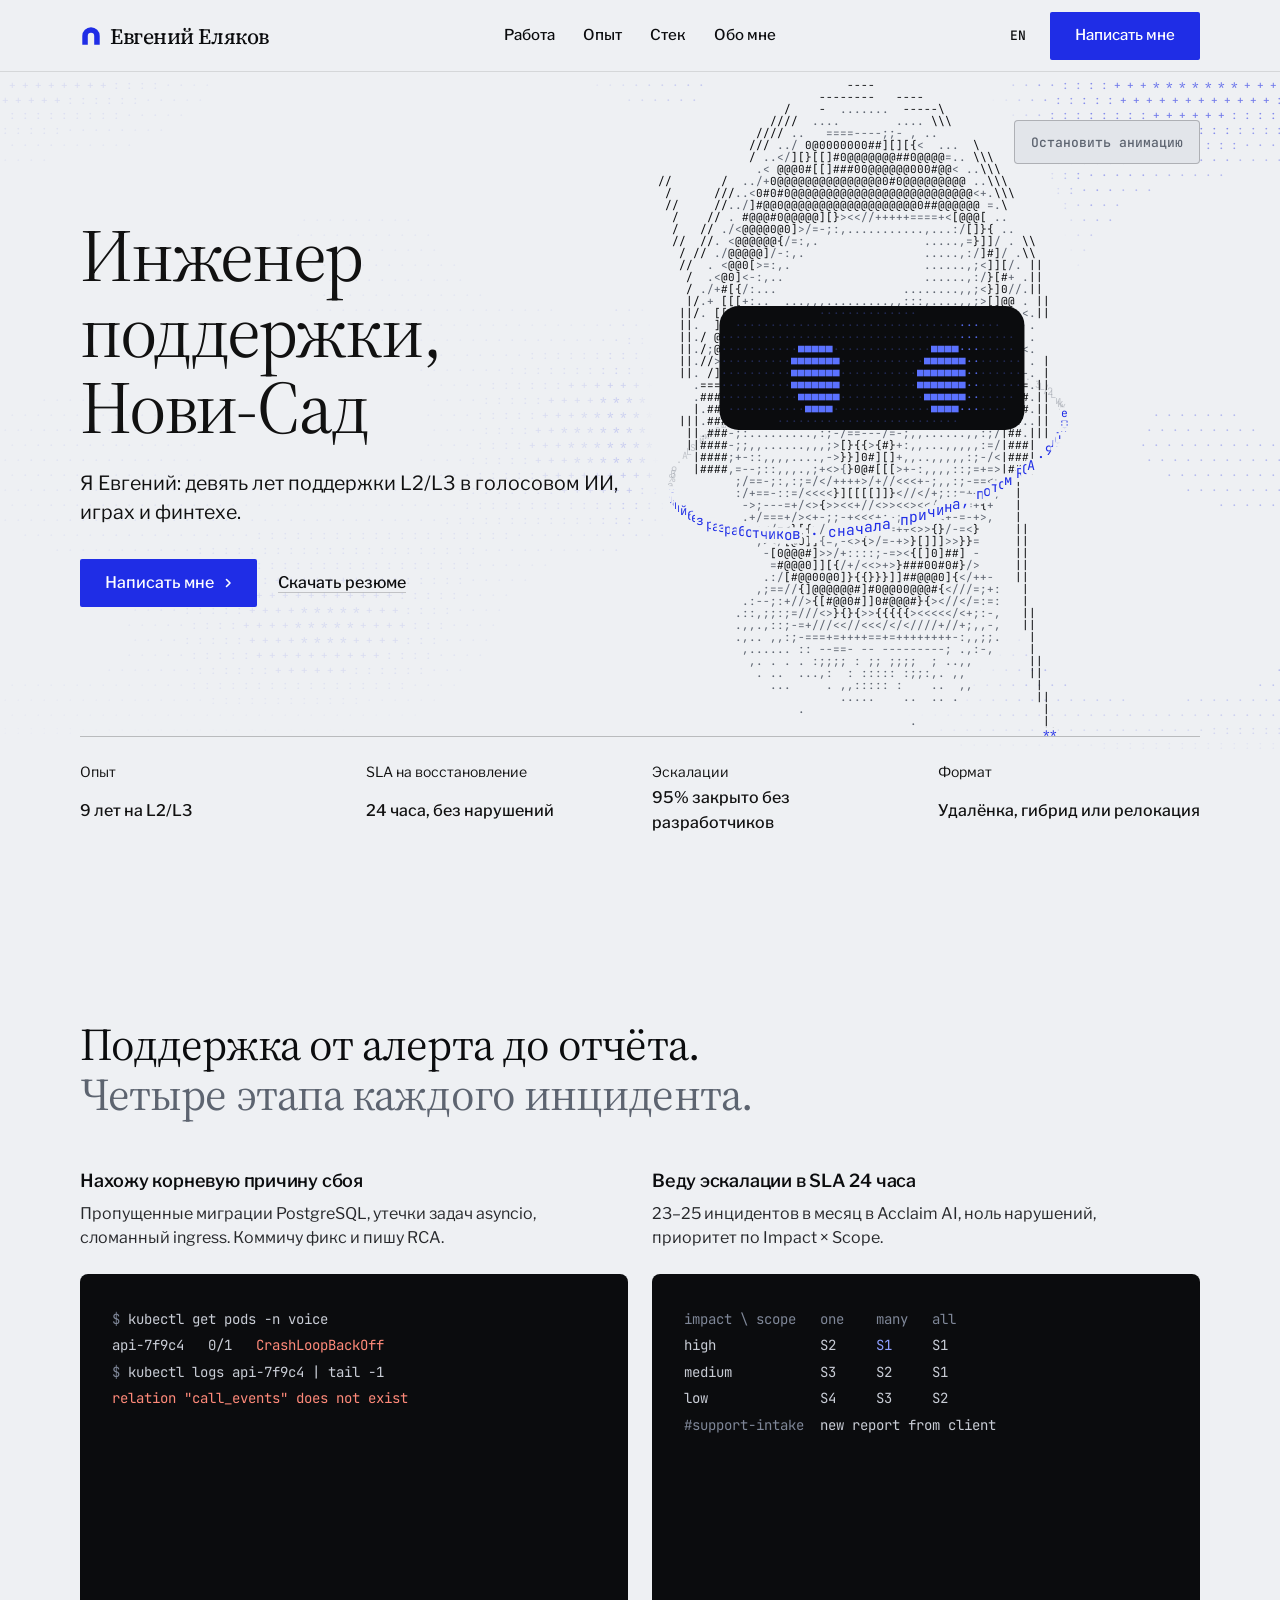
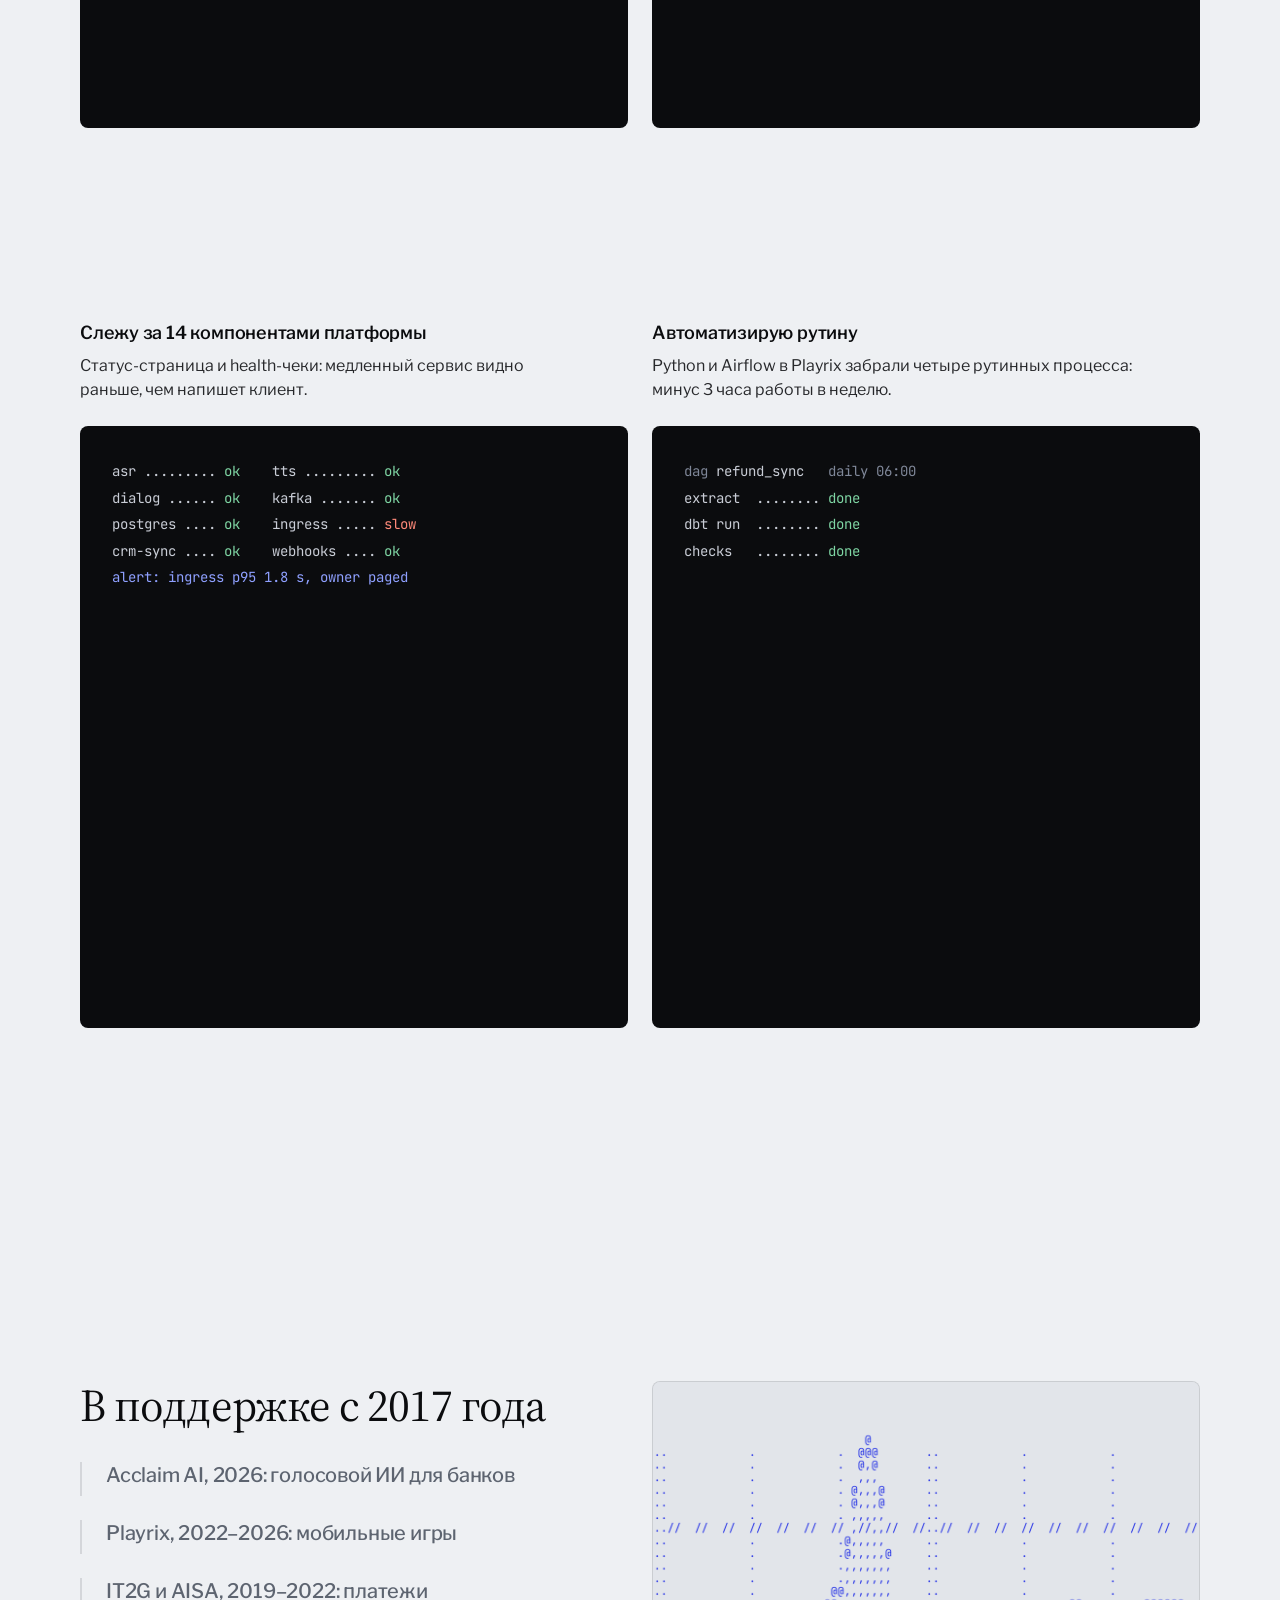
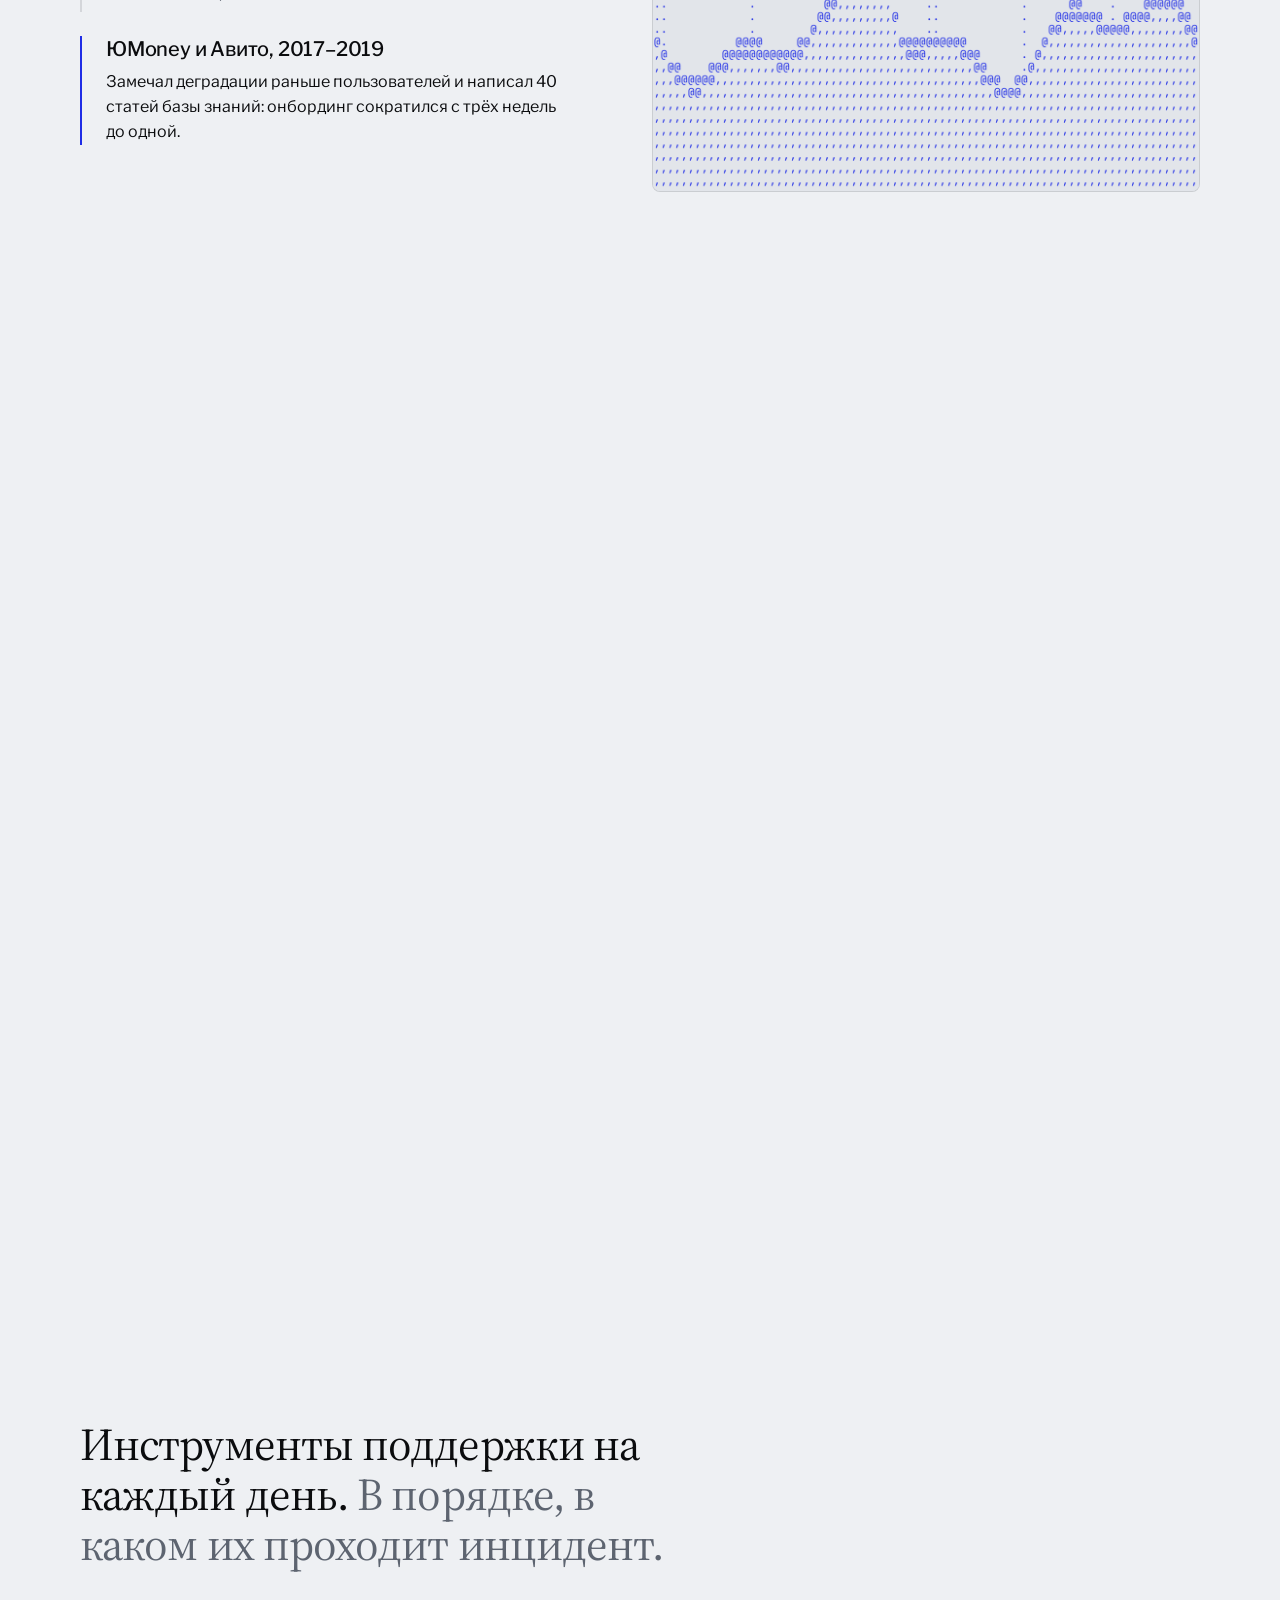
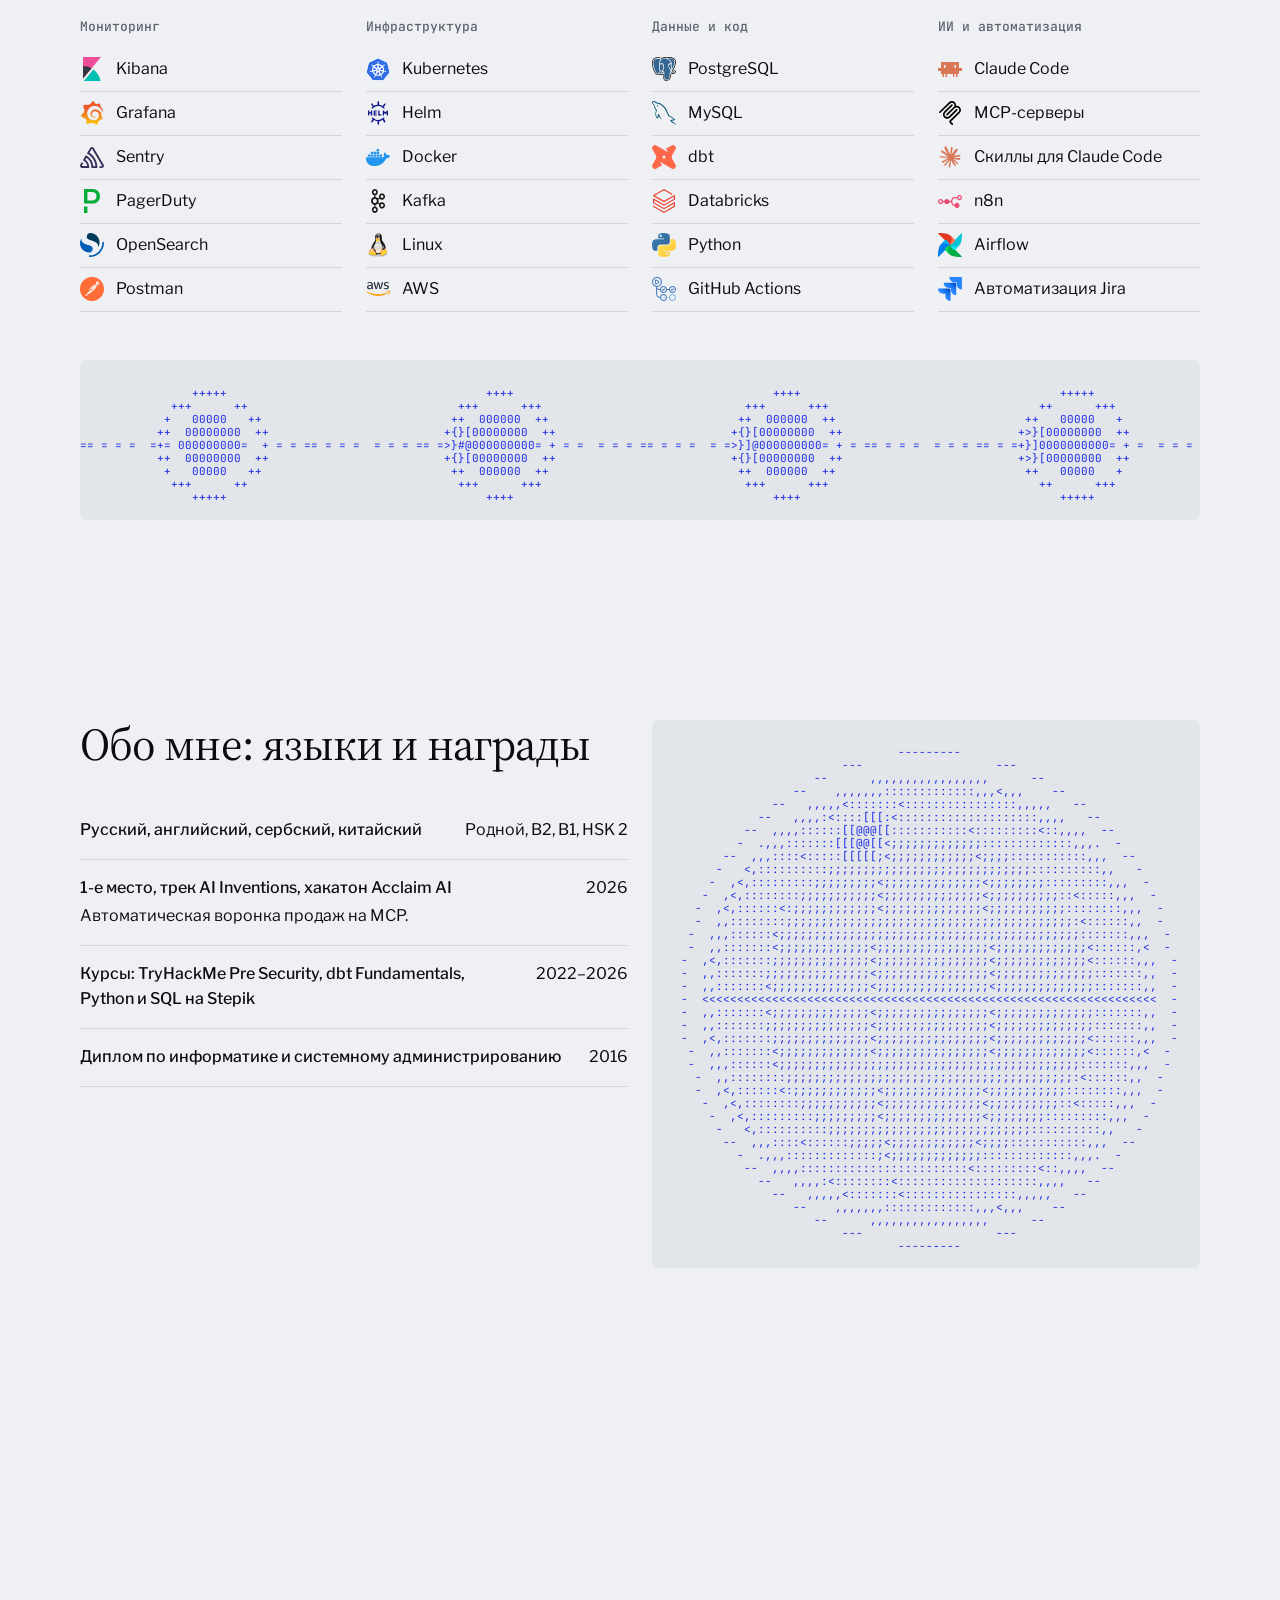
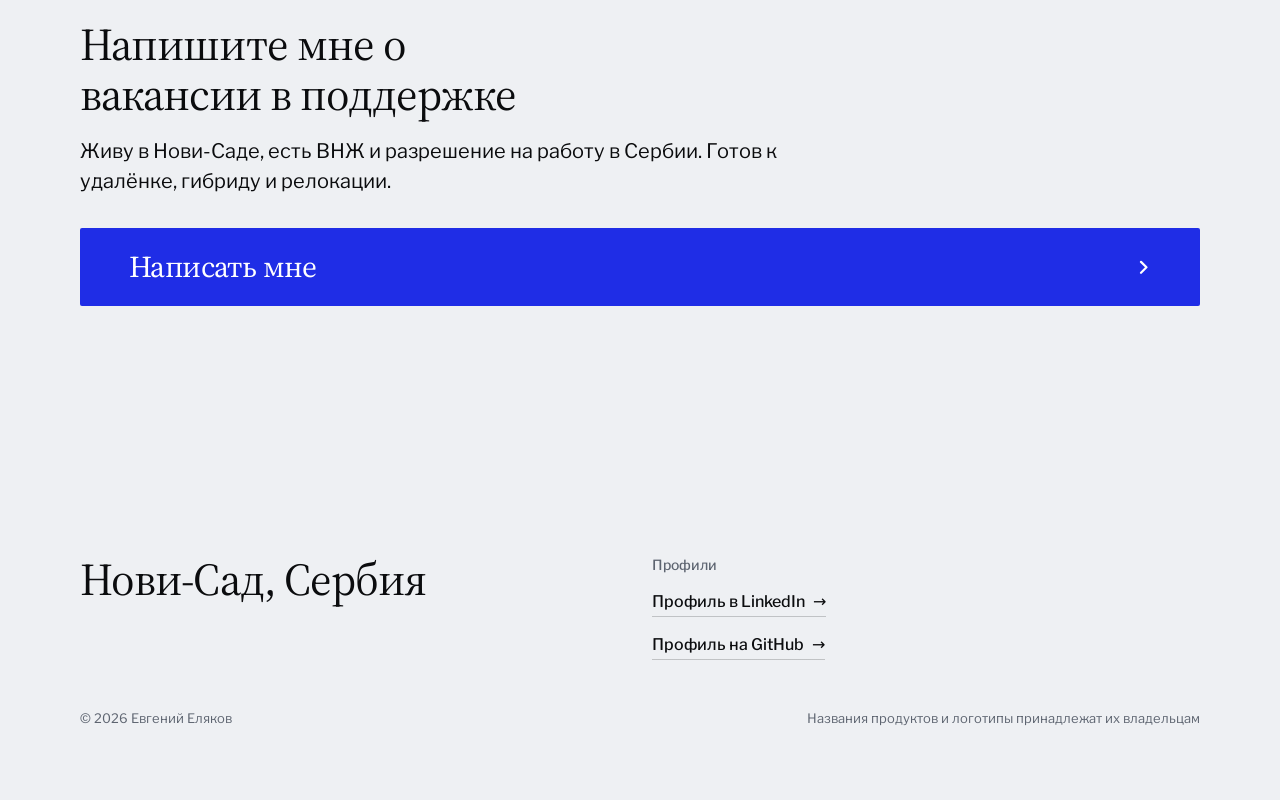
==== ru.html @ a2438d63 "Personal site: ASCII portrait, EN and RU versions Co-Authored-By: Claude Opus 5.5 <noreply@anthropic" ====
<!doctype html>
<html lang="ru" data-type="service" data-radius="sharp" data-buttons="block" data-motion>
<head>
<meta charset="utf-8">
<meta name="viewport" content="width=device-width, initial-scale=1, viewport-fit=cover">
<title>Евгений Еляков: инженер поддержки L2/L3 в Нови-Саде</title>
<meta name="description" content="Девять лет продакшн-поддержки голосового ИИ, мобильных игр и финтеха. Готов к удалёнке, гибриду и релокации.">
<meta property="og:type" content="website">
<meta property="og:locale" content="ru_RU">
<meta property="og:title" content="Евгений Еляков: инженер поддержки L2/L3 в Нови-Саде">
<meta property="og:description" content="Девять лет продакшн-поддержки голосового ИИ, мобильных игр и финтеха.">
<meta property="og:image" content="share.jpg">
<meta name="twitter:card" content="summary_large_image">
<link rel="icon" href="favicon.svg" type="image/svg+xml">
<meta name="theme-color" content="#eef0f3">
<link rel="alternate" hreflang="en" href="index.html">
<link rel="alternate" hreflang="ru" href="ru.html">
<link rel="alternate" hreflang="x-default" href="index.html">
<!-- <link rel="canonical" href="https://..."> once the domain is known -->
<meta name="site-kind" content="other">
<meta name="page-type" content="service">
<link rel="preconnect" href="https://fonts.googleapis.com">
<link rel="preconnect" href="https://fonts.gstatic.com" crossorigin>
<link href="https://fonts.googleapis.com/css2?family=Source+Serif+4:opsz,wght@8..60,400..700&family=Libre+Franklin:wght@400..600&family=JetBrains+Mono:wght@400;500&display=swap" rel="stylesheet">
<link rel="stylesheet" href="assets/system.css">
<link rel="stylesheet" href="assets/ui/cards.css">
<link rel="stylesheet" href="assets/motion/motion.css">
<link rel="stylesheet" href="assets/backgrounds/backgrounds.css">
<link rel="stylesheet" href="assets/layout/layout.css">
<link rel="stylesheet" href="assets/icons/icon.css">
<link rel="stylesheet" href="assets/moments/pinned-chapters/moment.css">
<link rel="stylesheet" href="css/site.css">
<script>document.documentElement.classList.add('m-enter');setTimeout(()=>document.documentElement.classList.add('m-enter-done'),700)</script>
<script>document.documentElement.classList.add('mo-js');setTimeout(()=>document.documentElement.classList.add('mo-safe'),2500)</script>
<link rel="modulepreload" href="assets/moments/moments.js">
<link rel="modulepreload" href="assets/moments/lib.js">
<link rel="modulepreload" href="assets/moments/pinned-chapters/moment.js">
</head>
<body>
<!-- kind: service (a person hired), site-kind other; the ASCII portrait and scenes are the client's own ask
     deal: hero photo (the ASCII portrait as the picture layer), nav nav-centre, close close-type, footer footer-visit,
     rhythm surface-pairs, buttons block, mark arc, palette cool-grey-cobalt, type source-serif, radius sharp
     moments: pinned-chapters in #experience -->
<header class="nav nav--centre">
  <div class="wrap nav__bar">
    <a class="skip-link" href="#top">К содержанию</a>
    <a class="nav__logo" href="#top"><span class="mark" data-mark="arc" aria-hidden="true"></span>Евгений Еляков</a>
    <nav class="nav__links" aria-label="Основное меню">
      <div class="nav__item"><a class="nav__link" href="#work">Работа</a></div>
      <div class="nav__item"><a class="nav__link" href="#experience">Опыт</a></div>
      <div class="nav__item"><a class="nav__link" href="#tools">Стек</a></div>
      <div class="nav__item"><a class="nav__link" href="#about">Обо мне</a></div>
    </nav>
    <div class="nav__actions">
      <a class="nav__link lang-switch" href="index.html" hreflang="en" lang="en" aria-label="English version">EN</a>
      <a class="btn btn--primary" href="mailto:evgeniyeliakov@gmail.com">Написать мне</a>
    </div>
    <button class="nav__toggle" type="button" aria-expanded="false" aria-label="Меню">
      <svg width="18" height="18" viewBox="0 0 18 18" aria-hidden="true"><path d="M2 5h14M2 13h14" stroke="currentColor" stroke-width="1.6" stroke-linecap="round"/></svg>
    </button>
  </div>
</header>

<main id="top">
  <section class="hero hero--photo" data-enter data-calm="left" data-box="none" data-tone="light" aria-labelledby="hero-h">
    <canvas class="hero__bg" data-ascii-portrait data-src="img/face.jpg" data-orbit="9 лет поддержки L2/L3 · 23–25 инцидентов в месяц · ноль нарушений SLA · 95% эскалаций без разработчиков · сначала причина, потом RCA ·" aria-hidden="true"></canvas>
    <div class="wrap"><div class="hero-text">
      <button class="ascii-pause" type="button" data-ascii-pause data-play="Включить анимацию" data-pause="Остановить анимацию" aria-pressed="false"><span>Остановить анимацию</span></button>
      <div class="hero__text">
        <h1 id="hero-h">Инженер поддержки, Нови-Сад</h1>
        <p class="hero__lead">Я Евгений: девять лет поддержки L2/L3 в голосовом ИИ, играх и финтехе.</p>
        <div class="btn-row"><a class="btn btn--primary" href="mailto:evgeniyeliakov@gmail.com">Написать мне<svg class="m-arrow" viewBox="0 0 12 12" aria-hidden="true"><path class="m-arrow__stem" d="M1 6h8"/><path class="m-arrow__head" d="M4.5 2.5 8 6l-3.5 3.5"/></svg></a><a class="btn btn--secondary" href="Evgenii_Eliakov_CV.pdf" download>Скачать резюме</a></div>
      </div>
      <dl class="hero__facts">
        <div><dt>Опыт</dt><dd>9 лет на L2/L3</dd></div>
        <div><dt>SLA на восстановление</dt><dd>24 часа, без нарушений</dd></div>
        <div><dt>Эскалации</dt><dd>95% закрыто без разработчиков</dd></div>
        <div><dt>Формат</dt><dd>Удалёнка, гибрид или релокация</dd></div>
      </dl>
    </div></div>
  </section>

  <section class="section g2" id="work" aria-labelledby="work-h">
    <div class="wrap">
      <div class="group">
        <div class="section-head">
          <h2 id="work-h">Поддержка от алерта до отчёта. <span class="muted">Четыре этапа каждого инцидента.</span></h2>
        </div>
        <div class="grid">
          <article class="card card--row card--open span-6">
            <h3>Нахожу корневую причину сбоя</h3>
            <p>Пропущенные миграции PostgreSQL, утечки задач asyncio, сломанный ingress. Коммичу фикс и пишу RCA.</p>
            <div class="panel"><pre class="term" data-term role="img" aria-label="Терминал: падающий под, его лог, пропущенная миграция и исправление">
<span data-at="0"><span class="p">$</span> kubectl get pods -n voice</span>
<span data-at="1">api-7f9c4   0/1   <span class="bad">CrashLoopBackOff</span></span>
<span data-at="2"><span class="p">$</span> kubectl logs api-7f9c4 | tail -1</span>
<span data-at="3"><span class="bad">relation "call_events" does not exist</span></span>
<span data-at="4"><span class="hi">-&gt; migration 0042 never ran</span></span>
<span data-at="5"><span class="p">$</span> alembic upgrade head   <span class="ok">restored</span></span></pre></div>
          </article>
          <article class="card card--row card--open span-6">
            <h3>Веду эскалации в SLA 24 часа</h3>
            <p>23–25 инцидентов в месяц в Acclaim AI, ноль нарушений, приоритет по Impact × Scope.</p>
            <div class="panel"><pre class="term" data-term role="img" aria-label="Матрица критичности по влиянию и охвату и тикет, созданный из Slack">
<span data-at="0"><span class="p">impact \ scope   one    many   all</span></span>
<span data-at="0">high             S2     <span class="hi">S1</span>     S1</span>
<span data-at="0">medium           S3     S2     S1</span>
<span data-at="0">low              S4     S3     S2</span>
<span data-at="2"><span class="p">#support-intake</span>  new report from client</span>
<span data-at="4"><span class="ok">ticket SUP-1184 opened</span>  <span class="hi">S1</span>  on-call paged</span></pre></div>
          </article>
        </div>
      </div>
      <div class="grid">
        <article class="card card--row card--open span-6">
          <h3>Слежу за 14 компонентами платформы</h3>
          <p>Статус-страница и health-чеки: медленный сервис видно раньше, чем напишет клиент.</p>
          <div class="panel"><pre class="term" data-term role="img" aria-label="Health-чеки сервисов платформы: один тормозит и восстанавливается">
<span data-at="0">asr ......... <span class="ok">ok</span>    tts ......... <span class="ok">ok</span></span>
<span data-at="0">dialog ...... <span class="ok">ok</span>    kafka ....... <span class="ok">ok</span></span>
<span data-at="0">postgres .... <span class="ok">ok</span>    ingress ..... <span class="bad">slow</span></span>
<span data-at="0">crm-sync .... <span class="ok">ok</span>    webhooks .... <span class="ok">ok</span></span>
<span data-at="2"><span class="hi">alert: ingress p95 1.8 s, owner paged</span></span>
<span data-at="4"><span class="ok">ingress fixed, 14 of 14 healthy</span></span></pre></div>
        </article>
        <article class="card card--row card--open span-6">
          <h3>Автоматизирую рутину</h3>
          <p>Python и Airflow в Playrix забрали четыре рутинных процесса: минус 3 часа работы в неделю.</p>
          <div class="panel"><pre class="term" data-term role="img" aria-label="Пайплайн Airflow проходит шаги до готового отчёта">
<span data-at="0"><span class="p">dag</span> refund_sync   <span class="p">daily 06:00</span></span>
<span data-at="1">extract  ........ <span class="ok">done</span></span>
<span data-at="2">dbt run  ........ <span class="ok">done</span></span>
<span data-at="3">checks   ........ <span class="ok">done</span></span>
<span data-at="4">report -&gt; #billing-support <span class="ok">sent</span></span>
<span data-at="5"><span class="hi">no one had to open a spreadsheet</span></span></pre></div>
        </article>
      </div>
    </div>
  </section>

  <section class="section" id="experience" style="--h: 2" data-moment="pinned-chapters" aria-labelledby="experience-h">
    <div class="wrap mo-pc__grid">
      <div class="mo-pc__text">
        <h2 id="experience-h">В поддержке с 2017 года</h2>
        <ol class="mo-pc__steps">
          <li class="mo-pc__step">
            <h3>Acclaim AI, 2026: голосовой ИИ для банков</h3>
            <p>Технический контакт между банками-клиентами и разработкой. Деплоил через Helm, отлаживал поды в Lens, готовил условия SLA.</p>
            <figure class="mo-pc__visual"><canvas data-ascii-scene="voice" role="img" aria-label="Волна звонка, нарисованная символами"></canvas></figure>
          </li>
          <li class="mo-pc__step">
            <h3>Playrix, 2022–2026: мобильные игры</h3>
            <p>Около 35 критичных эскалаций по бэкенду и биллингу в месяц в Homescapes, Gardenscapes и Township.</p>
            <figure class="mo-pc__visual"><canvas data-ascii-scene="game" role="img" aria-label="Поле игры «три в ряд», нарисованное символами"></canvas></figure>
          </li>
          <li class="mo-pc__step">
            <h3>IT2G и AISA, 2019–2022: платежи</h3>
            <p>Сбойные транзакции по «Единой карте петербуржца», медленные запросы MySQL, серверы Linux и Asterisk VoIP.</p>
            <figure class="mo-pc__visual"><canvas data-ascii-scene="ledger" role="img" aria-label="Журнал транзакций по карте с одной сбойной строкой"></canvas></figure>
          </li>
          <li class="mo-pc__step">
            <h3>ЮMoney и Авито, 2017–2019</h3>
            <p>Замечал деградации раньше пользователей и написал 40 статей базы знаний: онбординг сократился с трёх недель до одной.</p>
            <figure class="mo-pc__visual"><canvas data-ascii-scene="monitor" role="img" aria-label="График задержки с пиком выше линии алерта"></canvas></figure>
          </li>
        </ol>
      </div>
      <div class="mo-pc__visuals frame"></div>
    </div>
  </section>

  <section class="section" id="tools" aria-labelledby="tools-h">
    <div class="wrap">
      <div class="section-head">
        <h2 id="tools-h">Инструменты поддержки на каждый день. <span class="muted">В порядке, в каком их проходит инцидент.</span></h2>
      </div>
      <div class="grid grid--top">
        <div class="tools__group span-3">
          <p class="tools__label">Мониторинг</p>
          <ul class="tools__list">
            <li><img class="ic" src="assets/icons/kibana.svg" alt="" width="24" height="24">Kibana</li>
            <li><img class="ic" src="assets/icons/grafana.svg" alt="" width="24" height="24">Grafana</li>
            <li><img class="ic" src="assets/icons/sentry.svg" alt="" width="24" height="24">Sentry</li>
            <li><img class="ic" src="assets/icons/pagerduty.svg" alt="" width="24" height="24">PagerDuty</li>
            <li><img class="ic" src="assets/icons/opensearch.svg" alt="" width="24" height="24">OpenSearch</li>
            <li><img class="ic" src="assets/icons/postman.svg" alt="" width="24" height="24">Postman</li>
          </ul>
        </div>
        <div class="tools__group span-3">
          <p class="tools__label">Инфраструктура</p>
          <ul class="tools__list">
            <li><img class="ic" src="assets/icons/kubernetes.svg" alt="" width="24" height="24">Kubernetes</li>
            <li><img class="ic" src="assets/icons/helm.svg" alt="" width="24" height="24">Helm</li>
            <li><img class="ic" src="assets/icons/docker.svg" alt="" width="24" height="24">Docker</li>
            <li><img class="ic" src="assets/icons/kafka.svg" alt="" width="24" height="24">Kafka</li>
            <li><img class="ic" src="assets/icons/linux-tux.svg" alt="" width="24" height="24">Linux</li>
            <li><img class="ic" src="assets/icons/aws.svg" alt="" width="24" height="24">AWS</li>
          </ul>
        </div>
        <div class="tools__group span-3">
          <p class="tools__label">Данные и код</p>
          <ul class="tools__list">
            <li><img class="ic" src="assets/icons/postgres.svg" alt="" width="24" height="24">PostgreSQL</li>
            <li><img class="ic" src="assets/icons/mysql.svg" alt="" width="24" height="24">MySQL</li>
            <li><img class="ic" src="assets/icons/dbt.svg" alt="" width="24" height="24">dbt</li>
            <li><img class="ic" src="assets/icons/databricks.svg" alt="" width="24" height="24">Databricks</li>
            <li><img class="ic" src="assets/icons/python.svg" alt="" width="24" height="24">Python</li>
            <li><img class="ic" src="assets/icons/github-actions.svg" alt="" width="24" height="24">GitHub Actions</li>
          </ul>
        </div>
        <div class="tools__group span-3">
          <p class="tools__label">ИИ и автоматизация</p>
          <ul class="tools__list">
            <li><img class="ic" src="assets/icons/claude-code.svg" alt="" width="24" height="24">Claude Code</li>
            <li><img class="ic" src="assets/icons/mcp.svg" alt="" width="24" height="24">MCP-серверы</li>
            <li><img class="ic" src="assets/icons/claude.svg" alt="" width="24" height="24">Скиллы для Claude Code</li>
            <li><img class="ic" src="assets/icons/n8n.svg" alt="" width="24" height="24">n8n</li>
            <li><img class="ic" src="assets/icons/airflow.svg" alt="" width="24" height="24">Airflow</li>
            <li><img class="ic" src="assets/icons/jira.svg" alt="" width="24" height="24">Автоматизация Jira</li>
          </ul>
        </div>
      </div>
      <canvas class="tools__flow" data-ascii-scene="network" role="img" aria-label="Четыре станции на одной линии, сигналы идут от мониторинга к ИИ и автоматизации"></canvas>
    </div>
  </section>

  <section class="section" id="about" aria-labelledby="about-h">
    <div class="wrap grid grid--top">
      <div class="span-6">
        <div class="section-head">
          <h2 id="about-h">Обо мне: языки и награды</h2>
        </div>
        <ul class="rows">
          <li><span class="rows__name">Русский, английский, сербский, китайский</span><span class="rows__value">Родной, B2, B1, HSK 2</span></li>
          <li><span class="rows__name">1-е место, трек AI Inventions, хакатон Acclaim AI</span><p>Автоматическая воронка продаж на MCP.</p><span class="rows__value">2026</span></li>
          <li><span class="rows__name">Курсы: TryHackMe Pre Security, dbt Fundamentals, Python и SQL на Stepik</span><span class="rows__value">2022–2026</span></li>
          <li><span class="rows__name">Диплом по информатике и системному администрированию</span><span class="rows__value">2016</span></li>
        </ul>
      </div>
      <div class="span-6 start-7">
        <canvas class="about__globe" data-ascii-scene="globe" role="img" aria-label="Глобус из символов с отметкой Нови-Сада"></canvas>
      </div>
    </div>
  </section>
</main>

<footer class="footer closing footer--visit" id="contact" aria-labelledby="close-h">
  <div class="wrap">
    <div class="closing__cta close--type">
      <div class="section-head">
        <h2 id="close-h">Напишите мне о вакансии в поддержке</h2>
        <p>Живу в Нови-Саде, есть ВНЖ и разрешение на работу в Сербии. Готов к удалёнке, гибриду и релокации.</p>
      </div>
      <a class="btn btn--primary btn--xl btn--wide" href="mailto:evgeniyeliakov@gmail.com">Написать мне<svg class="m-arrow" viewBox="0 0 12 12" aria-hidden="true"><path class="m-arrow__stem" d="M1 6h8"/><path class="m-arrow__head" d="M4.5 2.5 8 6l-3.5 3.5"/></svg></a>
    </div>
    <div class="closing__links">
      <div class="grid">
        <div class="span-6 stack-4">
          <address class="footer__address">Нови-Сад, Сербия</address>
        </div>
        <div class="span-6 start-7 stack-4">
          <h3>Профили</h3>
          <p><a class="link" href="https://www.linkedin.com/in/evgenii-eliakov">Профиль в LinkedIn</a></p>
          <p><a class="link" href="https://github.com/Shuba666">Профиль на GitHub</a></p>
        </div>
      </div>
      <div class="footer__legal">
        <span>&copy; 2026 Евгений Еляков</span>
        <span>Названия продуктов и логотипы принадлежат их владельцам</span>
      </div>
    </div>
  </div>
</footer>

<script type="module" src="assets/system.js"></script>
<script type="module" src="assets/motion/motion.js"></script>
<script type="module" src="assets/layout/layout.js"></script>
<script type="module" src="js/ascii.js"></script>
</body>
</html>
---- assets/system.css ----
/*
  taste-skill system.css - the one system for the page. Link it first, then assets/ui/cards.css (the
  feature card, its panel and the fragment placements), then set the palette (--p-*), the fonts and
  the radius set on :root in the page (node scripts/start.mjs prints that block).
  Do not add a second grid, spacing scale, type scale, radius scale, button or card style.
*/

/* ---------------------------------------------------------------- tokens */
:root {
  /* palette (hex only; fx.js reads --bg --surface --ink --muted --accent --accent-ink) */
  --p-bg: #ffffff;
  --p-surface: #f4f4f4;
  --p-ink: #111111;
  --p-muted: #6b6b6b;
  --p-accent: #1a4be0;
  --p-accent-ink: #ffffff;
  --p-action: #1a4be0;      /* buttons, links, focus: the accent, or the ink when the accent is too pale */
  --p-action-ink: #ffffff;
  --p-inv-bg: #111111;
  --p-inv-surface: #1c1c1c;
  --p-inv-ink: #f4f4f4;
  --p-inv-muted: #a3a3a3;
  --p-inv-accent: #ffffff;
  --p-inv-accent-ink: #111111;
  --p-inv-action: #ffffff;
  --p-inv-action-ink: #111111;
  /* the lit ground behind UI and in the closing band (references/cards.md), one per page, tech pages only
     (none on kind other, which is flat): <html data-ground="sand|sky|sage|painting">. system.js gives it to every ground
     that holds UI, on light and dark pages alike; --hue on one panel changes only its accent */
  --ground-bg: #d9ccb7; --ground-surface: #e9e0d2; --ground-ink: #2a2622; --ground-muted: #5a534a; --ground-accent: #a8794a;

  /* fonts */
  --font-display: system-ui, -apple-system, "Segoe UI", sans-serif;
  --font-text: system-ui, -apple-system, "Segoe UI", sans-serif;
  --font-mono: ui-monospace, "SFMono-Regular", Menlo, Consolas, monospace;
  --display-weight: 400;    /* headlines 400; 500 on a tech page (software, gaming, hardware) */
  --display-tracking: -0.025em;

  /* the page rhythm (references/layout-v4.md): one section per screen. The header is fixed and
     --nav tall; every section is padded --padt above and --padb (plus the phone action bar, --bar)
     below, and is exactly one or two screens tall (--h: 1 or 2; --hm on a phone). The hero's words
     start --hgap under the header and its content ends --hpadb above the fold. */
  --nav: 72px;
  --padt: 120px;
  --padb: 72px;
  --hgap: 48px;
  --hpadb: 64px;
  --bar: 0px;
  /* grid: one .wrap (alias .container) for the header, every section and the footer, the same
     --gut on both sides: 1280 wide at x 80-1360 at 1440, 342 at x 24-366 at 390 */
  --container: 1280px;
  --gut: 80px;
  --pad: var(--gut);
  --gutter: 24px;

  /* spacing: 4/8 scale */
  --s-1: 4px;  --s-2: 8px;  --s-3: 12px; --s-4: 16px; --s-5: 24px;
  --s-6: 32px; --s-7: 48px; --s-8: 64px; --s-9: 96px; --s-10: 128px;
  --section: 40px;      /* only a .section outside main (the kit's demo pages); every main > section and
                           footer.closing take --padt and --padb */
  --section-band: 56px; /* the same for an older footer outside footer.closing */
  --head-gap: 48px;     /* the one heading-to-content gap, 32 on a phone (layout.css reads it as --ly-head-gap) */
  --card-pad: 16px;     /* card padding (cards.css sets its own for cards with a panel) */
  --card-gap: 16px;     /* gap between cards */

  /* type scale (the only sizes on the page) */
  --t-label: 13px;
  --t-small: 14px;
  --t-body: 16px;
  --t-lead: 18px;
  --t-card: 18px;
  --t-h3: 24px;
  /* straight lines from the phone size at 390 to the desktop size at 1440 (system.md's table) */
  --t-h2: clamp(30px, 1.72vw + 23.3px, 48px);
  --t-h1: clamp(38px, 3.24vw + 25.4px, 72px);
  /* a big number stays a step under the h2 (VI-11): 38 at 1440, 28 at 390, so it never reads as a
     section heading; a stats row and a price set their own, smaller still */
  --t-stat: clamp(28px, .952vw + 24.29px, 38px);

  /* radius: one scale (soft by default; data-radius on <html> switches it) */
  --r-sm: 8px;  --r-md: 12px; --r-lg: 20px; --r-btn: 8px;

  /* controls (fixed here; a page never adds its own) */
  --btn-h: 44px;
  --btn-h-sm: 36px;
  --nav-h: var(--nav);  /* the older name, kept for the kit's files */
  --icon: 16px;         /* small icons: socials, menu chevrons, mono brand marks */

  /* motion: the one UI ease-out (motion.css --m-ease and ui/base.css --u-ease read it; references/motion.md) */
  --ease: cubic-bezier(.2, .8, .2, 1);
  --dur: 180ms;
}
html[data-radius="sharp"] { --r-sm: 4px; --r-md: 6px;  --r-lg: 8px;  --r-btn: 4px; }
html[data-radius="soft"]  { --r-sm: 8px; --r-md: 12px; --r-lg: 20px; --r-btn: 8px; }
html[data-radius="round"] { --r-sm: 10px; --r-md: 16px; --r-lg: 24px; --r-btn: 999px; }
/* the four lit grounds (references/cards.md); sand is the default above. painting goes with
   painterly-landscape (x.ai's daylight sky over olive hills) */
html[data-ground="sky"]      { --ground-bg: #c6d3df; --ground-surface: #d6e0e9; --ground-ink: #25303a; --ground-muted: #4d5964; --ground-accent: #3f6a92; }
html[data-ground="sage"]     { --ground-bg: #cdd6c6; --ground-surface: #dce3d6; --ground-ink: #262d24; --ground-muted: #535b51; --ground-accent: #6c8e63; }
html[data-ground="painting"] { --ground-bg: #79a8d6; --ground-surface: #a6c4e2; --ground-ink: #16212c; --ground-muted: #273949; --ground-accent: #9c9b3c; }
/* cards.css takes its card and panel radii from this scale */
html[data-radius] .card { --c-r: var(--r-lg); }
html[data-radius] .panel { --p-r: var(--r-md); }

/* a phone: the header 56, the sections padded 96 / 48, the hero's words 40 under the header and its
   content ending 24 above the fold, 24 at both sides, 12 between columns */
@media (max-width: 639px) {
  :root { --nav: 56px; --padt: 96px; --padb: 48px; --hgap: 40px; --hpadb: 24px; --gut: 24px; --gutter: 12px; --card-gap: 12px; --head-gap: 32px; }
}
@media (min-width: 640px) {
  :root { --gut: 48px; --section: 48px; --section-band: 72px; --card-pad: 24px; }
}
@media (min-width: 1024px) {
  :root { --gut: 80px; --section: 56px; --section-band: 96px; --card-gap: 24px;
          --t-lead: 20px; --t-card: 20px; --t-h3: 28px; }
  /* a place (and a local service): the 1200 column at x 120-1320 */
  html[data-type="place"] { --gut: 120px; --container: 1200px; }
}
/* a place (VI-06, ST-96, PH-23): its own smaller type (h1 48/53 and 32/37, h2 32/40 and 24/30, titles
   and the sub-line 20 and 18), the Recipe 3 hero's gap under its photograph (40, 24 on a phone),
   square photographs and cards and 2px buttons, whatever data-radius and data-buttons say */
:root[data-type="place"] {
  --hgap: 40px;
  --t-h1: clamp(32px, 1.524vw + 26.06px, 48px);
  --t-h2: clamp(24px, .762vw + 21px, 32px);
  --t-h3: clamp(20px, .381vw + 18.51px, 24px);
  --r-sm: 2px; --r-md: 0px; --r-lg: 0px; --r-btn: 2px;
}
:root[data-type="place"] :is(h1, .t-h1) { line-height: 1.104; }
:root[data-type="place"] :is(h2, .t-h2) { line-height: 1.25; }
@media (max-width: 639px) {
  :root[data-type="place"] { --hgap: 24px; }
  :root[data-type="place"] :is(h1, .t-h1) { line-height: 1.156; }
}

/* ---------------------------------------------------------------- grounds (at most three) */
:root, .ground-base {
  --bg: var(--p-bg); --surface: var(--p-surface); --ink: var(--p-ink); --muted: var(--p-muted);
  --accent: var(--p-accent); --accent-ink: var(--p-accent-ink); --card: var(--p-surface);
  --action: var(--p-action); --action-ink: var(--p-action-ink);
}
.ground-surface {
  --bg: var(--p-surface); --surface: var(--p-bg); --ink: var(--p-ink); --muted: var(--p-muted);
  --accent: var(--p-accent); --accent-ink: var(--p-accent-ink); --card: var(--p-bg);
  --action: var(--p-action); --action-ink: var(--p-action-ink);
}
.ground-inverse {
  --bg: var(--p-inv-bg); --surface: var(--p-inv-surface); --ink: var(--p-inv-ink); --muted: var(--p-inv-muted);
  --accent: var(--p-inv-accent); --accent-ink: var(--p-inv-accent-ink); --card: var(--p-inv-surface);
  --action: var(--p-inv-action); --action-ink: var(--p-inv-action-ink);
}
:root, .ground-base, .ground-surface, .ground-inverse {
  --line: color-mix(in oklab, var(--ink) 11%, transparent);
  --line-strong: color-mix(in oklab, var(--ink) 20%, transparent);
  /* effects (fx.js) and UI fragments (assets/ui) take the colours of the ground they sit on */
  --fx-bg: var(--bg); --fx-surface: var(--surface); --fx-ink: var(--ink); --fx-muted: var(--muted);
  --fx-accent: var(--accent); --fx-accent-ink: var(--accent-ink);
  --ui-font: var(--font-text); --ui-mono: var(--font-mono); --ui-radius: var(--r-md);
}
.ground-base, .ground-surface, .ground-inverse { background: var(--bg); color: var(--ink); }

/* ---------------------------------------------------------------- base */
*, *::before, *::after { box-sizing: border-box; }
/* an anchor lands on the section's top (the judge's frame): the fixed header covers --nav of its --padt */
html { -webkit-text-size-adjust: 100%; scroll-padding-top: 0; scroll-behavior: auto; margin: 0; }
body {
  margin: 0; background: var(--bg); color: var(--ink);
  font: 400 var(--t-body)/1.55 var(--font-text);
  -webkit-font-smoothing: antialiased; text-rendering: optimizeLegibility; overflow-x: clip;
}
img, svg, video, canvas { display: block; max-width: 100%; }
/* hidden means hidden, also on an img the line above makes a block (a menu tab's photograph, a peek photograph) */
[hidden] { display: none !important; }
img, video { height: auto; }
a { color: inherit; text-decoration: none; }
button { font: inherit; color: inherit; }
h1, h2, h3, h4, p, ul, ol, figure, blockquote { margin: 0; }
ul, ol { padding: 0; list-style: none; }
h1, h2, h3, h4 {
  font-family: var(--font-display); font-weight: var(--display-weight);
  letter-spacing: var(--display-tracking); text-wrap: balance; overflow-wrap: break-word;
  /* a long word (a German compound at 390) breaks at a syllable with a hyphen, in the language of <html lang>;
     only words of 10 letters or more, 4 at least on each side, so a short English heading never breaks */
  hyphens: auto; -webkit-hyphens: auto; hyphenate-limit-chars: 10 4 4;
}
h1, .t-h1 { font-size: var(--t-h1); line-height: 1.04; }
h2, .t-h2 { font-size: var(--t-h2); line-height: 1.1; }
h3, .t-h3 { font-size: var(--t-h3); line-height: 1.2; }
h4, .t-card { font-family: var(--font-text); font-weight: 500; font-size: var(--t-card); line-height: 1.3; letter-spacing: -0.01em; }
p { text-wrap: pretty; }
.t-lead  { font-size: var(--t-lead); line-height: 1.5; }
.t-body  { font-size: var(--t-body); line-height: 1.55; }
.t-small { font-size: var(--t-small); line-height: 1.5; }
.t-label { font-size: var(--t-label); font-weight: 500; line-height: 1.4; letter-spacing: 0.01em; }
.t-stat  { font-family: var(--font-display); font-weight: var(--display-weight); font-size: var(--t-stat);
           line-height: 1; letter-spacing: var(--display-tracking); font-variant-numeric: tabular-nums; }
.muted { color: var(--muted); }
.mono  { font-family: var(--font-mono); }
.measure { max-width: 62ch; }
:focus-visible { outline: 2px solid var(--action); outline-offset: 2px; border-radius: 2px; }
::selection { background: color-mix(in oklab, var(--accent) 30%, transparent); }

/* ---------------------------------------------------------------- grid */
.wrap, .container { width: min(100% - 2 * var(--gut), var(--container)); margin-inline: auto; padding-inline: 0; }
.grid { display: grid; grid-template-columns: repeat(12, minmax(0, 1fr)); column-gap: var(--gutter); row-gap: var(--card-gap); }
.grid > * { min-width: 0; grid-column: 1 / -1; }
.section { padding-block: var(--section); }

/* ---------------------------------------------------------------- one section per screen
   The page is a stack of screens. Framed at scrollY = k x the screen height, a shot shows exactly one
   section: the hero alone on the first screen, every other section (and footer.closing, the close and
   the footer in one) exactly one or two screens tall, its h2 first, --padt under its top. Heights
   and padding do it: no pinning, snapping or script.
     <section class="section" id=".." style="--h: 2">     (2 screens; --hm sets a phone's count alone)
       <div class="wrap"> the h2 first, then the content </div>     (the one in-flow child)
     </section>
   A layer (a full-bleed photograph or ground behind the words) is an <img class="layer" aria-hidden="true">
   beside the .wrap. Content must fit: one screen holds 708px of content at 1440x900 (900 - 120 - 72),
   two hold 1,608 (the second screen's part starts --padt under its top with .g2). From 640 to 1279 a
   section keeps at least its screens and grows past them rather than overlap the next. */
main > :is(section, .section), footer.closing {
  position: relative; box-sizing: border-box;
  height: calc(var(--h, 1) * 100vh); height: calc(var(--h, 1) * 100svh);
  padding: var(--padt) 0 calc(var(--padb) + var(--bar));
}
main > :is(section, .section) > :is(.wrap, .container), footer.closing > .wrap { position: relative; z-index: 1; height: 100%; }
main > :is(section, .section) > :is(.wrap, .container):not(.grid) { display: flex; flex-direction: column; }
/* a .wrap that is the section's grid too (class="wrap grid"): its rows start at the top */
main > :is(section, .section) > :is(.wrap, .container).grid { align-content: start; }
/* .fill: the block that takes what the screen leaves under the heading (a photograph, a frame) */
main > :is(section, .section) > .wrap > .fill { flex: 1 1 0; min-height: 0; }
/* two screens as two groups: row 1 the h2 and the first group, row 2 the rest (no second h2), starting
   --padt under the second screen's top, so the second shot looks like any other section */
main > :is(section, .section).g2, footer.closing.g2 { --h: 2; }
main > :is(section, .section).g2 > :is(.wrap, .container), footer.closing.g2 > .wrap { display: grid; grid-template-rows: minmax(0, 1fr) minmax(0, 1fr); row-gap: calc(var(--padt) + var(--padb) + var(--bar)); }
main > :is(section, .section).g2 > :is(.wrap, .container) > *, footer.closing.g2 > .wrap > * { min-height: 0; align-self: start; }
main > :is(section, .section).g2 > :is(.wrap, .container) > :is(.group, .fill) { align-self: stretch; }
/* a group: one screen's part of a .g2 section (its h2 and first rows, or the rest) */
.group { display: flex; flex-direction: column; min-height: 0; }
/* each screen's card row runs down to that screen's foot (the cards stretch, their panels grow), so
   the second screen of a .g2 is never a short row over an empty ground; both rows end on the same line */
@media (min-width: 1024px) {
  main > :is(section, .section).g2 > .wrap > .grid:last-child,
  main > :is(section, .section).g2 > .wrap > .group > .grid:last-child { align-self: stretch; flex: 1 1 auto; min-height: 0; }
}
.group > .fill { flex: 1 1 0; min-height: 0; }
@media (min-width: 640px) and (max-width: 1279px) {
  main > :is(section, .section):not(.hero, .section--hero), footer.closing {
    height: auto; min-height: calc(var(--h, 1) * 100vh); min-height: calc(var(--h, 1) * 100svh);
  }
  /* the section is a column and its .wrap takes all of it, so a .fill (a photograph, a frame) still
     grows to the section's foot (a min-height percentage would not resolve, leaving it at its least) */
  /* :where() keeps it at no weight, so a page's own phone- or tablet-only hiding (section.desk-only { display: none }) wins */
  :where(main > :is(section, .section):not(.hero, .section--hero), footer.closing) { display: flex; flex-direction: column; }
  main > :is(section, .section):not(.hero, .section--hero) > :is(.wrap, .container), footer.closing > .wrap { flex: 1 0 auto; height: auto; min-height: 0; }
}
/* a phone: lvh (the screen with its bars hidden) for every section but the hero; --hm when stacking
   makes the content taller than the desktop count */
@media (max-width: 639px) {
  /* at least its screens, never less: content a screen cannot hold makes the section taller (the rhythm
     check then asks for --hm: 2 or less content); a fixed height would lay its last rows over the next
     section, the fault the phone shots showed most (a list under the closing heading and its button) */
  main > :is(section, .section):not(.hero, .section--hero), footer.closing {
    height: auto; min-height: calc(var(--hm, var(--h, 1)) * 100vh); min-height: calc(var(--hm, var(--h, 1)) * 100lvh);
  }
  /* one grid row at least the screens tall that grows with the .wrap's content: the .wrap is stretched to
     it, so its .fill and its two groups still share a definite height */
  /* (at no weight, as on the tablet: a page's own section.desk-only { display: none } still hides it) */
  :where(main > :is(section, .section):not(.hero, .section--hero):has(> :is(.wrap, .container)), footer.closing) {
    display: grid; grid-template-columns: minmax(0, 1fr); grid-template-rows: 1fr; grid-auto-rows: auto;
  }
  main > :is(section, .section):not(.hero, .section--hero) > :is(.wrap, .container), footer.closing > .wrap { height: auto; }
  main > :is(section, .section).g2m, footer.closing.g2m { --hm: 2; }
  main > :is(section, .section).g2m > :is(.wrap, .container), footer.closing.g2m > .wrap { display: grid; grid-template-rows: minmax(0, 1fr) minmax(0, 1fr); row-gap: calc(var(--padt) + var(--padb) + var(--bar)); }
  /* stacked in one, the two groups keep the open cards' 32px, so the first group's last panel never meets
     the next card's title */
  main > :is(section, .section).g2:not(.g2m) > :is(.wrap, .container) { display: flex; row-gap: var(--s-6); }
  /* what the two screens leave goes around the second group, so it opens below the header, not on the fold */
  main > :is(section, .section).g2:not(.g2m) > :is(.wrap, .container) > :last-child { margin-block: auto; }
  main > :is(section, .section).g2:not(.g2m) > :is(.wrap, .container) > * { align-self: stretch; }
}
/* a layer: the photograph or ground of a whole section, under its words, edge to edge */
main > :is(section, .section) > :is(img, video, canvas, picture).layer,
footer.closing > :is(img, video, canvas, picture).layer {
  position: absolute; inset: 0; z-index: 0; width: 100%; height: 100%; max-width: none; object-fit: cover; object-position: var(--pos, 50% 50%);
}
main > :is(section, .section) > picture.layer > img { width: 100%; height: 100%; object-fit: cover; }

/* the hero: exactly the first screen, the fixed header over its top. Its words start --hgap under the
   header (--photo adds a full-bleed photograph's height above them on a place); its content ends
   --hpadb above the fold, and nothing of the next section shows, at 1440, 1024, 820 and 390.
     <section class="hero hero--<type>"><div class="wrap"><div class="hero-text"> .. </div>[one strip]</div></section>
   .hero-text holds the whole composition (the words, and the picture or window beside or under them);
   one docked strip (logos, three facts) may follow it, at most 96px, desktop only. */
main > :is(.hero, .section--hero) {
  height: 100vh; height: 100svh; min-height: 0;
  padding: calc(var(--nav) + var(--photo, 0px) + var(--hgap)) 0 calc(var(--hpadb) + var(--bar));
}
:is(.hero, .section--hero) > .wrap { height: 100%; display: grid; grid-template-rows: minmax(0, 1fr) auto; row-gap: var(--s-7); }
:is(.hero, .section--hero) > .wrap > .hero-text { min-height: 0; }
/* a phone: the hero is at least the first screen and grows when a short phone (320x640) cannot hold its
   words, buttons and picture, so nothing of it lies over the next section or under the header */
@media (max-width: 639px) {
  main > :is(.hero, .section--hero) { height: auto; min-height: 100vh; min-height: 100svh; }
  main > :is(.hero, .section--hero):has(> :is(.wrap, .container)) { display: grid; grid-template-columns: minmax(0, 1fr); grid-template-rows: 1fr; grid-auto-rows: auto; }
  main > :is(.hero, .section--hero) > :is(.wrap, .container) { height: auto; }
}
:is(.hero, .section--hero) > .wrap > .hero-strip { grid-row: 2; max-height: 96px; }
@media (max-width: 639px) { :is(.hero, .section--hero) > .wrap > .hero-strip { display: none; } }
.section--hero .section-head { max-width: 860px; }
/* the starter's own hero (hero-split): the words on span-5 top-aligned, the picture on span-6 start-7
   as tall as the hero's content box (at most 716 at 1440x900); a phone stacks words, then the picture
   in what is left */
.hero-text.hero-split { height: 100%; align-items: stretch; }
.hero-split > .hero-copy { align-self: start; }
.hero-split > .hero-visual { position: relative; min-height: 0; height: 100%; }
@media (max-width: 1023px) {
  .hero-text.hero-split { display: flex; flex-direction: column; gap: var(--s-6); }
  .hero-split > .hero-visual { flex: 1 1 0; min-height: 200px; height: auto; }
}
.hero-copy > * + * { margin-top: var(--s-5); }
/* the h1 first in the words' column: its capitals start on the picture's top line, not the line box's
   (the leading above the capitals would put the words about 12px under the photograph's top) */
.hero-copy > h1:first-child { text-box: trim-start cap alphabetic; }
.hero-copy > .btn-row { margin-top: var(--s-6); }
/* three short facts at the foot of the words' column, on the picture's bottom line (no dead space
   under the buttons): <dl class="hero-facts"><div><dt>..</dt><dd>..</dd></div> x3</dl> */
@media (min-width: 1024px) {
  .hero-split > .hero-copy { height: 100%; display: flex; flex-direction: column; }
  .hero-split > .hero-copy > .hero-facts { margin-top: auto; }
}
.hero-facts { display: grid; grid-template-columns: repeat(3, minmax(0, 1fr)); gap: var(--s-5) var(--gutter); margin: 0; }
.hero-facts > div { display: grid; gap: var(--s-1); align-content: start; }
.hero-facts dt { font-size: var(--t-small); color: var(--muted); }
.hero-facts dd { margin: 0; font-weight: 500; }
@media (max-width: 1023px) { .hero-facts { display: none; } }
/* a notice line above the h1 (changed hours, a delivery cut-off): one line with a number, static,
   starting on the left line like the h1 under it */
.hero-notice { font-size: var(--t-small); font-weight: 500; color: var(--ink); }
.hero-notice b, .hero-notice strong { font-weight: 500; color: var(--accent); }
.hero-copy > .hero-notice + h1 { margin-top: var(--s-5); }

/* a phone: open tiles from a row of three or four (rooms, goods, beans) go two-up, an odd last one
   across the row, so a row of three fits one 844px screen (stacked one under another they need two) */
@media (max-width: 639px) {
  .grid > .tile:is(.span-3, .span-4) { grid-column: auto / span 6; }
  .grid > .tile:is(.span-3, .span-4):nth-child(odd of .tile):nth-last-child(1 of .tile) { grid-column: 1 / -1; }
  .grid > .tile:is(.span-3, .span-4) .tile__head { flex-wrap: wrap; gap: 0 var(--s-2); }
}
/* a phone: open cards (words on the ground, the panel under them) stacked one under another keep 32px
   between a panel's foot and the next card's title, so a title never reads as the panel's caption */
@media (max-width: 639px) { .grid:has(> .card--open) { row-gap: var(--s-6); } }
/* a phone stacks a two-screen section's four open tiles into its two screens: their panels take 180px (a wide
   crop), so the h2 and the first two tiles of two lines each end on the first screen and the four inside both,
   not a third of a screen past. A page that sets its group's own --p-h (#features .panel) sets its phone value
   too, as the starter does */
@media (max-width: 639px) { main > :is(section, .section).g2 .card--open > .panel { --p-h: 180px; } }
/* spans: desktop >= 1024. Tablet 640-1023: text cards on span-3 and span-6 go two-up; cards with a
   panel (a visual needs the width; the one exception is a span-6 pair, below)
   and everything else (split text and visuals, span-4 cards, span-5/7/8 blocks) take the full row, so a split stacks and no row is left half empty. Phone < 640: one column. */
@media (min-width: 640px) and (max-width: 1023px) {
  .grid > .card.span-3:not(:has(> .panel)), .grid > .card.span-6:not(:has(> .panel)) { grid-column: auto / span 6; }
  /* the one exception with a panel: a 2x2 (or a pair) of span-6 cards stays two-up from 720px (a panel
     of about 310px and more, wide enough for a kit fragment), so four cards take one or two screens
     at 768-820 instead of a card per row (four stacked panels run past two screens). Split cards and
     every other span keep the full row. Under 720 a card per row. */
  @media (min-width: 720px) {
    .grid > .card.span-6:has(> .panel):not(.card--split) { grid-column: auto / span 6; }
    .grid > .card.span-6:has(> .panel):not(.card--split):nth-child(odd of .card.span-6):nth-last-child(1 of .card.span-6) { grid-column: 1 / -1; }
  }
  /* open tiles (rooms, models, people, a photo pair) go two-up; an odd last one takes the row */
  .grid > .tile:is(.span-3, .span-4, .span-6) { grid-column: auto / span 6; }
  .grid > .tile:is(.span-3, .span-4, .span-6):nth-child(odd of .tile):nth-last-child(1 of .tile) { grid-column: 1 / -1; }
}
@media (min-width: 1024px) {
  .span-2  { grid-column: auto / span 2; }
  .span-3  { grid-column: auto / span 3; }
  .span-4  { grid-column: auto / span 4; }
  .span-5  { grid-column: auto / span 5; }
  .span-6  { grid-column: auto / span 6; }
  .span-7  { grid-column: auto / span 7; }
  .span-8  { grid-column: auto / span 8; }
  .span-9  { grid-column: auto / span 9; }
  .span-10 { grid-column: auto / span 10; }
  .span-12 { grid-column: auto / span 12; }
  .start-1 { grid-column-start: 1; } .start-2 { grid-column-start: 2; } .start-3 { grid-column-start: 3; }
  .start-5 { grid-column-start: 5; } .start-6 { grid-column-start: 6; } .start-7 { grid-column-start: 7; }
  .start-4 { grid-column-start: 4; } .start-8 { grid-column-start: 8; } .start-9 { grid-column-start: 9; }
  .start-10 { grid-column-start: 10; }
  /* a split is top-aligned: the words' first line and the picture's top on one line (never centred
     against each other, never mirrored: text left, the visual right, on every split of the page) */
  .grid--middle, .grid--top { align-items: start; }
}
/* card rows: every card in a row the same height (a plain .grid stretches them) */
.grid:is(.grid--middle, .grid--top) > .card { align-self: stretch; }
/* 1024-1279: a span-4 card's panel would be about 220px wide, too narrow for real UI. Cards with a
   panel on span-4 go two-up, a span-8 one takes the row, and an odd last one takes the row too
   (steps, proof row: two, then one wide; bento: the wide card, then the four small ones two by two) */
@media (min-width: 1024px) and (max-width: 1279px) {
  .grid > .card.span-4:has(> .panel) { grid-column: auto / span 6; }
  .grid > .card.span-8:has(> .panel),
  .grid > .card.span-4:has(> .panel):nth-child(odd of .card.span-4):nth-last-child(1 of .card.span-4) { grid-column: 1 / -1; }
}

/* ---------------------------------------------------------------- section heading */
.section-head { max-width: 760px; margin-bottom: var(--head-gap); display: grid; gap: var(--s-4); }
/* every heading starts on the left line (a centred head among left ones reads as a mistake): the
   old centred head is left-aligned too */
.section-head--center { text-align: left; justify-items: start; }
/* a head row: the h2 (and its line) left, one link or the section's button at the right line */
.section-head--split { max-width: none; display: flex; align-items: end; justify-content: space-between; gap: var(--s-5); flex-wrap: wrap; }
.section-head--split > div { display: grid; gap: var(--s-4); max-width: 760px; }
.section-head p { color: var(--ink); font-size: var(--t-lead); line-height: 1.5; max-width: 60ch; }
.section-head--row { max-width: none; display: flex; align-items: end; justify-content: space-between; gap: var(--s-5); flex-wrap: wrap; }
.section-head--row > div { display: grid; gap: var(--s-4); max-width: 760px; }
/* the hero row (hero-product, hero-cycle): the h1 and its line left, the buttons right, across 1280 */
.section--hero .section-head--row { max-width: none; }

/* ---------------------------------------------------------------- buttons (one pair, a dealt look)
   One pair a page, .btn--primary and .btn--secondary, in the look dealt with the page (sections.md)
   and set once on <html data-buttons>; the markup never changes:
     solid  filled primary, outlined secondary, the radius scale (Figma; the default)
     pill   pills, a chevron after the primary's label, a tinted secondary (x.ai)
     tonal  the radius scale, a tinted secondary with no outline (Linear, Vercel)
     arrow  an arrow after the primary's label; the secondary is a text link with an arrow (Stripe)
     block  near-square corners, 48px tall; the secondary is an underlined text link (shops, hotels) */
.btn {
  display: inline-flex; align-items: center; justify-content: center; gap: var(--s-2);
  height: var(--btn-h); padding: 0 var(--s-5); border-radius: var(--r-btn); border: 1px solid transparent;
  font: 500 var(--t-body)/1 var(--font-text); letter-spacing: 0; white-space: nowrap; cursor: pointer;
  transition: background-color var(--dur) var(--ease), color var(--dur) var(--ease), border-color var(--dur) var(--ease), text-decoration-color var(--dur) var(--ease);
}
.btn--primary { background: var(--action); color: var(--action-ink); }
.btn--primary:hover { background: color-mix(in oklab, var(--action) 86%, var(--ink)); }
/* an inverted primary (the action is the ground's ink: a brand band, a lit ground): its hover steps toward the ground, as the filled one steps toward the ink */
.ground-brand .btn--primary:hover { background: color-mix(in oklab, var(--action) 88%, var(--bg)); }
/* the ground's own colour with a clear border: never grey on grey, readable on an effect too */
.btn--secondary { background: var(--bg); color: var(--ink); border-color: var(--line-strong); }
.btn--secondary:hover { background: color-mix(in oklab, var(--bg) 94%, var(--ink)); border-color: color-mix(in oklab, var(--ink) 35%, transparent); }
.btn--sm { height: var(--btn-h-sm); padding: 0 var(--s-4); font-size: var(--t-small); }
html[data-buttons="pill"] { --r-btn: 999px; }
html[data-buttons="block"] { --r-btn: 2px; --btn-h: 48px; }
html:is([data-buttons="pill"], [data-buttons="tonal"]) .btn--secondary { background: color-mix(in oklab, var(--ink) 8%, var(--bg)); border-color: transparent; }
html:is([data-buttons="pill"], [data-buttons="tonal"]) .btn--secondary:hover { background: color-mix(in oklab, var(--ink) 14%, var(--bg)); border-color: transparent; }
/* arrow and block: the secondary is a text link at the button's height (no box: one button look) */
html:is([data-buttons="arrow"], [data-buttons="block"]) .btn--secondary {
  background: none; border-color: transparent; padding-inline: var(--s-2);
  text-decoration: underline; text-underline-offset: 4px; text-decoration-color: var(--line-strong);   /* the .link look */
}
html:is([data-buttons="arrow"], [data-buttons="block"]) .btn--secondary:hover { background: none; border-color: transparent; text-decoration-color: currentColor; }
/* the glyph after a label: a chevron (pill) or an arrow (arrow), drawn so every font shows the same */
html[data-buttons="pill"] .btn--primary::after,
html[data-buttons="arrow"] :is(.btn--primary, .btn--secondary)::after {
  content: ""; flex: none; width: 12px; height: 12px; margin-right: -2px; background: currentColor;
  -webkit-mask: var(--btn-glyph) center / contain no-repeat; mask: var(--btn-glyph) center / contain no-repeat;
  transition: transform var(--dur) var(--ease);
}
html[data-buttons="pill"] { --btn-glyph: url("data:image/svg+xml,%3Csvg xmlns='http://www.w3.org/2000/svg' viewBox='0 0 12 12'%3E%3Cpath d='M4.5 2.5 8 6l-3.5 3.5' fill='none' stroke='black' stroke-width='1.6' stroke-linecap='round' stroke-linejoin='round'/%3E%3C/svg%3E"); }
html[data-buttons="arrow"] { --btn-glyph: url("data:image/svg+xml,%3Csvg xmlns='http://www.w3.org/2000/svg' viewBox='0 0 12 12'%3E%3Cpath d='M1.5 6h8.5M6.5 2.5 10 6l-3.5 3.5' fill='none' stroke='black' stroke-width='1.5' stroke-linecap='round' stroke-linejoin='round'/%3E%3C/svg%3E"); }
@media (hover: hover) and (pointer: fine) { html:is([data-buttons="pill"], [data-buttons="arrow"]) .btn:hover::after { transform: translateX(3px); } }
.btn:active { transform: translateY(1px) scale(.985); }
.btn--arrow::after { content: "\2192"; transition: transform var(--dur) var(--ease); }
@media (hover: hover) and (pointer: fine) { .btn--arrow:hover::after { transform: translateX(3px); } }
/* the drawn arrow (assets/motion: its stem grows and its head moves 3px on hover), the last child of
   a primary button, a pill or a link: <svg class="m-arrow" viewBox="0 0 12 12" aria-hidden="true">
   <path class="m-arrow__stem" d="M1 6h8"/><path class="m-arrow__head" d="M4.5 2.5 8 6l-3.5 3.5"/></svg>.
   It replaces the dealt glyph, so a button never shows two */
.m-arrow { flex: none; width: 12px; height: 12px; margin-right: -2px; overflow: visible;
           fill: none; stroke: currentColor; stroke-width: 1.6; stroke-linecap: round; stroke-linejoin: round; }
.btn--xl .m-arrow { width: 0.62em; height: 0.62em; stroke-width: 1.4; }
:is(.btn, .link, .pill):has(> .m-arrow)::after { content: none; display: none; }
.btn-row { display: flex; flex-wrap: wrap; gap: var(--s-3); align-items: center; }
.section-head--center .btn-row { justify-content: center; }
/* on the phone every button row stacks full width */
@media (max-width: 639px) {
  .btn-row { flex-direction: column; align-items: stretch; width: 100%; justify-self: stretch; }
  /* full width, the second action is a text link at the button's height under the filled one (an
     outline across the whole screen reads as a rule, a pale fill as a switched-off button) */
  .btn-row > .btn--secondary { background: none; border-color: transparent; text-decoration: underline; text-underline-offset: 4px; text-decoration-color: var(--line-strong); }
  .section-head--split > .btn { width: 100%; }
}
.link { display: inline-flex; align-items: center; gap: var(--s-2); font-weight: 500; color: var(--ink);
        text-decoration: underline; text-decoration-color: var(--line-strong); text-underline-offset: 4px;
        transition: text-decoration-color var(--dur) var(--ease); }
.link:hover { text-decoration-color: currentColor; }
.link::after { content: "\2192"; display: inline-block; text-decoration: none; transition: transform var(--dur) var(--ease); }
@media (hover: hover) and (pointer: fine) { .link:hover::after { transform: translateX(3px); } }
.pill { display: inline-flex; align-items: center; gap: var(--s-2); height: 32px; padding: 0 var(--s-3);
        border-radius: 999px; border: 1px solid var(--line); background: var(--card);
        font-size: var(--t-label); color: var(--ink); }
.pill .muted { color: var(--muted); }

/* ---------------------------------------------------------------- card (one style) */
.card {
  display: flex; flex-direction: column; gap: var(--s-2); min-width: 0;
  background: var(--card); border: 1px solid var(--line); border-radius: var(--r-lg); padding: var(--card-pad);
}
/* small titles in the text face: a display face at 20px (a condensed or hairline serif) reads smaller than the body */
.card > h3, .card > h4, .card--plan h3 { font-family: var(--font-text); font-weight: 500; font-size: var(--t-card); line-height: 1.3; letter-spacing: -0.01em; }
/* the type floor (system.md): text people read is 16px or more in ink; cards.css sets it for its
   card text, this for a plain card's lines */
.card > p { color: var(--ink); font-size: var(--t-body); max-width: 52ch; }
/* at most two boxes one inside the other (sections.md): a card whose panel holds UI drops its own
   box, so its title and lines sit on the page ground over the panel (Figma's tiles), or runs the
   panel flush to its sides and bottom (cards.css .panel--flush) */
.card.card--open { --c-pad: 0px; background: none; border: 0; box-shadow: none; padding: 0; overflow: visible; }
.card.card--open > .panel { margin: var(--s-5) 0 0; border-radius: var(--r-lg); }
.card.card--open > .panel--top { margin: 0 0 var(--s-5); }
.card--plan.is-featured { border-color: var(--action); box-shadow: inset 0 0 0 1px var(--action); }
/* cards.css (linked after this file) sets .card { gap: 0 } for feature cards; a plan keeps its 16px rows */
.card.card--plan { gap: var(--s-4); }

/* ---------------------------------------------------------------- visuals: panels and frames
   A card's .panel (the inset visual), .stage and the placements (.at-corner, .at-rise, .at-over,
   .at-right, .at-center, .stage--fade-*) come from assets/ui/cards.css (references/cards.md).
   This file adds the frames (hero, split, square, closing band) and lets a .stage work inside them.
   The grounds' colours: system.js lights every ground that holds UI (see there). */
:not(.card) > .panel { border-radius: var(--p-r, var(--r-md)); }   /* a panel on its own: four round corners */
.menu-card .panel { --p-h: 160px; }
.frame {
  position: relative; isolation: isolate; overflow: clip; display: flex; align-items: center; justify-content: center;
  background: var(--surface); border-radius: var(--r-lg); border: 1px solid var(--line);
  padding: clamp(var(--s-4), 4vw, var(--s-7));
}
/* a zero-width spacer keeps --ratio (height / width) as the frame's minimum height */
.frame::before { content: ""; flex: none; width: 0; padding-top: var(--ratio, 0px); }
/* an object or scene (assets/objects) and a photograph (.frame__img) fill the frame themselves */
.frame > :not(canvas, .stage, .loop-pause, .frame__fx, .frame__img, [data-print], [data-scene], .print3d) { position: relative; max-width: 100%; min-width: 0; }
/* a photograph is a plain rectangle in its frame: no border, no print, no filter */
.frame--photo { padding: 0; border: 0; }
/* .frame--fill: as tall as its row (a split's picture beside the words, down to the section's foot);
   stacked on a tablet or a phone it takes what the screen leaves, at least 200px */
.frame--fill { height: 100%; }
@media (max-width: 1023px) {
  .grid.fill:has(> .frame--fill) { display: flex; flex-direction: column; gap: var(--s-6); }
  .grid.fill > .frame--fill { flex: 1 1 0; height: auto; min-height: 200px; }
}
/* a split's words as a column: the last block (stats, a link) on the picture's bottom line */
.split-col { display: flex; flex-direction: column; gap: var(--s-5); }
@media (min-width: 1024px) { .split-col { height: 100%; } .split-col > .split-col__end { margin-top: auto; } }
:is(.frame, .panel) > .frame__img { position: absolute; inset: 0; z-index: 0; width: 100%; height: 100%; max-width: none; object-fit: cover; }
.frame--portrait { --ratio: 125%; }
/* the product stage (hero-product): wide, the product whole on it; a phone gets a tall stage */
.frame--stage { --ratio: 50%; }
@media (max-width: 639px) { .frame--stage, .frame--portrait { --ratio: 120%; } }
.frame--hero { padding: clamp(24px, 5vw, 64px); }
.frame--split { --ratio: 80%; }
.frame--square { --ratio: 100%; }
/* the closing band: the hero's echo, lit with the page's ground (sand, sky, sage or painting) on light
   and dark pages alike, so its text and buttons take that ground's ink. Its effect sits on a layer of
   its own, <div class="frame__fx" data-fx="..">, held still and calm where the text sits (system.js) */
.frame--cta { min-height: 420px; }
/* .frame--lit: the same for an object's frame that holds a few words in its clear half (the
   product statement's facts in a .frame__text, lower left; the object stands right of centre) */
.frame--cta, .frame--lit {
  border-color: transparent; background: var(--ground-bg); color: var(--ground-ink);
  --bg: var(--ground-surface); --surface: var(--ground-surface); --ink: var(--ground-ink); --muted: var(--ground-muted);
  --action: var(--ground-ink); --action-ink: var(--ground-surface);
  --line: color-mix(in oklab, var(--ground-ink) 12%, transparent); --line-strong: color-mix(in oklab, var(--ground-ink) 24%, transparent);
}
.frame > .frame__fx { position: absolute; inset: 0; z-index: 0; }
/* on a light page the buttons on a lit ground keep the page's own action colour: one action, one look
   (a dark page keeps the lit ground's ink, which reads on the bright ground) */
html:not([data-tone="dark"]) :is(.frame--cta, .frame--lit, .footer--statement) { --action: var(--p-action); --action-ink: var(--p-action-ink); }
/* a card on a photograph (a booking form over the room): the card holds the page's colours */
.frame--photo:has(> .card) { padding: clamp(var(--s-5), 5vw, var(--s-8)) clamp(var(--s-4), 4vw, var(--s-7)); }
.frame--photo > .card { position: relative; z-index: 1; width: min(100%, 480px); }   /* flat: no shadow at rest (ST-97) */
.frame--cta > .frame__fx { opacity: .85; }
.frame--lit > .frame__text { z-index: 2; align-self: flex-end; margin-right: auto; width: min(100%, 360px); display: grid; gap: var(--s-5); }
/* 2:1 on a desktop; a phone gets 2:3, the words at the top and the object smaller and low under
   them (its hero preset), so the facts never touch the object */
.frame--lit { --ratio: 50%; }
@media (max-width: 639px) { .frame--lit { --ratio: 150%; } .frame--lit > .frame__text { align-self: flex-start; } }
@media (max-width: 639px) { .frame--split { --ratio: 100%; } }
/* A hero, wide or split frame (x.ai's hero window): --w on the rising fragment's slot (its true width)
   centres it while it fits; anchored 24px in and cut by the right edge once the frame is narrower.
   --pair on the .stage (the main fragment's width plus the part of the second that sticks out)
   centres the pair; below 1024 the main one alone. In a card's panel cards.css places it (.at-corner,
   .at-rise, .at-right; a centred .at-rise.fit narrows with the panel), as its recipe says. */
.frame > .stage > .at-rise { --ax: max(24px, calc(50% - var(--w, 64%) / 2)); }
.frame--hero > .stage > .at-rise { --ax: max(24px, calc(50% - var(--pair, var(--w, 64%)) / 2)); }
.frame--hero > .stage > .at-over { --bx: max(24px, calc(50% - var(--pair, 800px) / 2)); }
@media (max-width: 1023px) { .frame--hero > .stage > .at-rise { --ax: max(24px, calc(50% - var(--w, 64%) / 2)); } }
/* a frame holding a cards.css .stage: the stage fills it and places the fragments (references/cards.md);
   the hero and wide frames are 16:7 and square on a phone; below 1024 only the main fragment shows */
.frame:has(> .stage) { padding: 0; }
.frame--hero:has(> .stage) { aspect-ratio: 16 / 7; }
@media (max-width: 1023px) {
  .frame--hero:has(> .stage) { aspect-ratio: 3 / 2; }   /* a tablet: room for the main fragment's rows */
}
/* a tablet held upright (820x1180): a taller frame, so the hero fills the screen without a gap */
@media (min-width: 640px) and (max-width: 1023px) and (orientation: portrait) {
  .frame--hero:has(> .stage) { aspect-ratio: 4 / 3; }
}
@media (max-width: 1023px) {
  .frame--hero > .stage > :is(.at-over, .at-over-l) { display: none; }
}
/* a split frame is about 440-560px wide from 1024 to 1279: the main piece alone there */
@media (min-width: 1024px) and (max-width: 1279px) {
  .frame--split > .stage > :is(.at-over, .at-over-l) { display: none; }
}
@media (max-width: 639px) {
  .frame--hero:has(> .stage) { aspect-ratio: 1; }
  .frame > .stage > :is(.at-over, .at-over-l) { display: none; }
  /* phone: cards.css sets a fragment 16px in on both sides, and system.js holds every loop on its
     finished picture, so no pause button lands on the UI */
}
/* a small object on a focal tile (.at-center): its true width (--w, 288px for the slider), narrowed
   on a small panel so 24px of ground always shows on both sides (a span-4 panel is 304px at 1280) */
.stage > .at-center { width: calc(100% - 48px); max-width: var(--w, 288px); }
.stage > .at-center > :is([data-ui], .ui) { width: 100%; max-width: none; }
/* .to-edge stretches a fragment's surface past the bottom (cards.css); doc's surface is its page */
.stage > .to-edge > .ui-doc > .ui-doc__page { min-height: 100%; }
/* .hero-stage: whole fragments side by side in a frame, never overlapping or cut (a row of app
   screens); the first is the main one, and the ones that no longer fit drop out from the end */
.hero-stage { container: hero-stage / inline-size; width: 100%; }
.hero-stage__row { display: flex; align-items: center; justify-content: center; gap: var(--s-5); }
.hero-stage__row > * { flex: none; max-width: 100%; }
@container hero-stage (max-width: 1060px) { .hero-stage__row > :nth-child(n + 3) { display: none; } }
@container hero-stage (max-width: 740px)  { .hero-stage__row > :nth-child(n + 2) { display: none; } }
/* the pause button on every visual that moves by itself for more than 5 s (WCAG 2.2.2): ui.js adds it
   to a loop when it starts to move, system.js to the hero's ground. Write a button.loop-pause into
   the frame only for a loop of your own (hero-cycle). The same solid 32px disc in the page colours as
   assets/ui/base.css's, 12px in from the bottom-right corner, with a 44px hit area. */
.loop-pause {
  position: absolute; right: 12px; bottom: 12px; z-index: 6; display: grid; place-items: center;
  width: 32px; height: 32px; margin: 0; padding: 0; border-radius: 50%; cursor: pointer;
  border: 1px solid color-mix(in oklab, var(--ink) 16%, transparent); background: var(--bg); color: var(--ink);
  box-shadow: 0 1px 2px rgb(0 0 0 / .12), 0 4px 12px -4px rgb(0 0 0 / .28);
}
.loop-pause::before { content: ""; position: absolute; inset: -6px; border-radius: 50%; }
.loop-pause svg { width: 14px; height: 14px; fill: currentColor; }
@media (prefers-reduced-motion: reduce) { .loop-pause { display: none; } }

/* ---------------------------------------------------------------- navigation */
/* The header: fixed, opaque, one hairline under it, the same at every depth (no blur, no shadow, no
   floating pill, never hidden on scroll). Its .wrap is the page's, so the logo starts on the left line
   and the main button ends on the right one. Plain words, 15px, sentence case; one filled button. */
.nav {
  position: fixed; inset: 0 0 auto 0; z-index: 50; height: var(--nav);
  background: var(--bg); color: var(--ink); border-bottom: 1px solid var(--line);
}
.nav__bar { height: 100%; display: flex; align-items: center; gap: var(--s-8); }
/* a text logo: the display face at 500, 22px (the client's SVG logo replaces it when there is one) */
.nav__logo { display: inline-flex; align-items: center; gap: var(--s-2); font: 500 22px/1 var(--font-display); letter-spacing: -0.02em; flex: none; }
@media (max-width: 639px) { .nav__logo { font-size: 20px; } }
.nav__logo svg, .nav__logo img { height: 24px; width: auto; }
/* the brand's mark beside its name, in the accent (the client's logo replaces both). Dealt shapes:
   <span class="mark" data-mark="dots|arc|ring|petal|leaf|stack" aria-hidden="true"></span> */
.mark { display: inline-block; flex: none; width: 22px; height: 22px; background: var(--accent);
        -webkit-mask: var(--mark) center / contain no-repeat; mask: var(--mark) center / contain no-repeat; }
.mark[data-mark="dots"]  { --mark: url("data:image/svg+xml,%3Csvg xmlns='http://www.w3.org/2000/svg' viewBox='0 0 24 24'%3E%3Ccircle cx='6.5' cy='6.5' r='4.5'/%3E%3Ccircle cx='17.5' cy='6.5' r='4.5'/%3E%3Ccircle cx='6.5' cy='17.5' r='4.5'/%3E%3Crect x='13' y='13' width='9' height='9' rx='1.5'/%3E%3C/svg%3E"); }
.mark[data-mark="arc"]   { --mark: url("data:image/svg+xml,%3Csvg xmlns='http://www.w3.org/2000/svg' viewBox='0 0 24 24'%3E%3Cpath d='M2.5 21.5V12a9.5 9.5 0 0 1 19 0v9.5h-6V12a3.5 3.5 0 0 0-7 0v9.5z'/%3E%3C/svg%3E"); }
.mark[data-mark="ring"]  { --mark: url("data:image/svg+xml,%3Csvg xmlns='http://www.w3.org/2000/svg' viewBox='0 0 24 24'%3E%3Cpath fill-rule='evenodd' d='M12 2a10 10 0 1 1 0 20 10 10 0 0 1 0-20zm0 5.5a4.5 4.5 0 1 0 0 9 4.5 4.5 0 0 0 0-9z'/%3E%3C/svg%3E"); }
.mark[data-mark="petal"] { --mark: url("data:image/svg+xml,%3Csvg xmlns='http://www.w3.org/2000/svg' viewBox='0 0 24 24'%3E%3Ccircle cx='12' cy='6.6' r='5'/%3E%3Ccircle cx='17.4' cy='12' r='5'/%3E%3Ccircle cx='12' cy='17.4' r='5'/%3E%3Ccircle cx='6.6' cy='12' r='5'/%3E%3Ccircle cx='12' cy='12' r='4'/%3E%3C/svg%3E"); }
.mark[data-mark="leaf"]  { --mark: url("data:image/svg+xml,%3Csvg xmlns='http://www.w3.org/2000/svg' viewBox='0 0 24 24'%3E%3Cpath d='M3 21C3 10 10 3 21 3c0 11-7 18-18 18z'/%3E%3C/svg%3E"); }
.mark[data-mark="stack"] { --mark: url("data:image/svg+xml,%3Csvg xmlns='http://www.w3.org/2000/svg' viewBox='0 0 24 24'%3E%3Crect x='2' y='2.5' width='20' height='5.5' rx='2.75'/%3E%3Crect x='2' y='9.25' width='14' height='5.5' rx='2.75'/%3E%3Crect x='2' y='16' width='8' height='5.5' rx='2.75'/%3E%3C/svg%3E"); }
/* initial: the name's first letter on a small accent tile (<span class="mark mark--initial" aria-hidden="true">K</span>);
   wordmark: no mark, the name alone */
.mark.mark--initial { -webkit-mask: none; mask: none; display: inline-grid; place-items: center; border-radius: calc(var(--r-sm) * 0.75);
  color: var(--accent-ink); font: var(--display-weight, 400) 13px/1 var(--font-display); letter-spacing: 0; }
.footer__mark .mark, .footer .nav__logo .mark { width: 0.8em; height: 0.8em; margin-right: 0.18em; vertical-align: -0.04em; }
.footer__mark .mark--initial, .footer .nav__logo .mark--initial { width: 1em; height: 1em; font-size: 0.6em; }
.nav--split .nav__logo .mark--initial { width: 26px; height: 26px; font-size: 15px; }
.nav__links { display: flex; align-self: stretch; gap: var(--s-1); flex: 1; min-width: 0; }
.nav__item { display: flex; align-items: center; height: 100%; }
.nav__link {
  position: relative; display: inline-flex; align-items: center; gap: var(--s-1); height: 36px; padding: 0 var(--s-3); border-radius: var(--r-sm);
  font-size: 15px; font-weight: 500; color: var(--ink); white-space: nowrap; transition: background-color var(--dur) var(--ease), color var(--dur) var(--ease);
}
/* a small laptop (1024-1279): the words sit closer, so a bar of four words never wraps or reaches the logo */
@media (min-width: 1024px) and (max-width: 1279px) {
  .nav__bar { gap: var(--s-6); }
  .nav__link { padding: 0 var(--s-2); }
  .nav__link::before, .nav__link[aria-current="page"]::after { left: var(--s-2); right: var(--s-2); }
  .nav__links { gap: 0; }
}
/* the words take no pill or fill (ST-08, ST-11): a 2px line draws under the word from the left on hover and focus and leaves to the right */
.nav__link::before { content: ""; position: absolute; left: var(--s-3); right: var(--s-3); bottom: -2px; height: 2px; border-radius: 2px; background: currentColor;
  transform: scaleX(0); transform-origin: right; transition: transform var(--dur) var(--ease); pointer-events: none; }
.nav__link:hover::before, .nav__link:focus-visible::before, .nav__item:hover > .nav__link::before, .nav__item:focus-within > .nav__link::before { transform: scaleX(1); transform-origin: left; }
.nav__actions > .nav__link::before { left: var(--s-2); right: var(--s-2); }
.nav__link .chev { width: 12px; height: 12px; opacity: .6; transition: transform var(--dur) var(--ease); }
/* the page you are on: a 2px bar under its word (still, the same inset as the hover line) */
.nav__link[aria-current="page"]::after { content: ""; position: absolute; left: var(--s-3); right: var(--s-3); bottom: -2px; height: 2px; border-radius: 2px; background: currentColor; }
.nav__expand { display: none; }
.nav__actions { display: flex; align-items: center; gap: var(--s-4); flex: none; }
/* the bar's button: the page's primary at the one button height (44, 48 with data-buttons="block"; ST-09) */
.nav__actions .btn { height: var(--btn-h); padding-inline: var(--s-5); font-size: 15px; }
.nav__actions > .nav__link { padding-inline: var(--s-2); }
.nav__toggle { display: none; }

.nav__menu {
  position: absolute; left: 0; right: 0; top: 100%; background: var(--bg); color: var(--ink);
  border-top: 1px solid var(--line); border-bottom: 1px solid var(--line);
  padding: var(--s-7) 0 var(--s-8); opacity: 0; visibility: hidden; transform: translateY(-6px);
  transition: opacity 120ms var(--ease), transform 120ms var(--ease), visibility 0s linear 120ms;
}
@media (min-width: 1024px) {
  /* hover opens the full-width panel after 150ms of intent; a click on the word goes to its page */
  .nav__item:hover > .nav__menu, .nav__item:focus-within > .nav__menu {
    opacity: 1; visibility: visible; transform: none; transition-duration: 200ms, 200ms, 0s; transition-delay: 150ms, 150ms, 150ms;
  }
  .nav__item:hover > .nav__link .chev, .nav__item:focus-within > .nav__link .chev { transform: rotate(180deg); }
}
.menu-col { display: grid; gap: var(--s-2); align-content: start; }
.menu-col > .t-label { color: var(--muted); margin-bottom: var(--s-2); }
.menu-col a { display: grid; gap: var(--s-1); padding: var(--s-2) 0; font-weight: 500; }
.menu-col a span { font-weight: 400; color: var(--muted); font-size: var(--t-small); }
.menu-col a:hover { color: var(--action); }
.menu-card { display: grid; gap: var(--s-3); }
.menu-card .panel { --ratio: 56.25%; }

@media (max-width: 1023px) {
  .nav__links, .nav__actions { display: none; }
  /* the menu button takes the secondary button's look on a 44px tap area */
  .nav__toggle {
    display: inline-grid; place-items: center; margin-left: auto; width: 44px; height: 44px; border-radius: var(--r-btn);
    border: 1px solid var(--line-strong); background: transparent; color: var(--ink); cursor: pointer; flex: none;
  }
  .nav.is-open .nav__links {
    display: flex; flex-direction: column; position: fixed; top: var(--nav); left: 0; right: 0; bottom: 0;
    padding: var(--s-4) var(--gut) calc(var(--btn-h) * 2 + 56px); background: var(--bg); overflow-y: auto; gap: 0;
  }
  .nav.is-open .nav__item { display: grid; grid-template-columns: 1fr auto; height: auto; border-bottom: 1px solid var(--line); }
  .nav.is-open .nav__link { height: 56px; padding: 0; font-size: 20px; background: none; }
  .nav.is-open .nav__link[aria-current="page"]::after { left: 0; right: auto; width: 24px; bottom: 10px; }
  .nav.is-open .nav__link::before { display: none; }
  .nav.is-open .nav__link .chev { display: none; }
  .nav.is-open .nav__expand {
    display: inline-grid; place-items: center; width: 44px; height: 56px; border: 0; background: none; color: var(--ink); cursor: pointer;
  }
  .nav__expand svg { width: 16px; height: 16px; transition: transform var(--dur) var(--ease); }
  .nav__item.is-expanded .nav__expand svg { transform: rotate(180deg); }
  .nav.is-open .nav__menu {
    position: static; grid-column: 1 / -1; display: none; opacity: 1; visibility: visible; transform: none;
    box-shadow: none; border: 0; padding: 0 0 var(--s-4);
  }
  .nav.is-open .nav__item.is-expanded .nav__menu { display: block; }
  .nav.is-open .nav__menu :is(.container, .wrap) { width: 100%; }
  .nav.is-open .nav__menu .grid { row-gap: var(--s-4); }
  /* menu cards become plain rows in the sheet (their title and line), the picture panel hidden */
  .nav.is-open .menu-card { display: grid; gap: var(--s-1); padding: var(--s-2) 0; }
  .nav.is-open .menu-card .panel { display: none; }
  .nav.is-open .nav__actions {
    display: grid; gap: var(--s-2); position: fixed; left: 0; right: 0; bottom: 0; z-index: 51;
    padding: var(--s-4) var(--gut) calc(var(--s-4) + env(safe-area-inset-bottom)); background: var(--bg); border-top: 1px solid var(--line);
  }
  .nav.is-open .nav__actions .btn { width: 100%; height: 48px; font-size: var(--t-body); }
  /* a text action (Sign in, a phone line) under the buttons, centred at their height */
  .nav.is-open .nav__actions .nav__link { display: inline-flex; order: 2; justify-content: center; height: var(--btn-h); font-size: var(--t-body); }
  body.nav-locked { overflow: hidden; }
}
/* a tablet and a phone (1023 and below, ST-15): the main button stays in the bar, at the right line
   with the menu button 12px after it; the plain words go to the sheet */
@media (max-width: 1023px) {
  .nav__bar { gap: var(--s-3); }
  .nav:not(.is-open) .nav__actions { display: flex; margin-left: auto; }
  .nav:not(.is-open) .nav__actions > :not(.btn--primary) { display: none; }
  .nav:not(.is-open) .nav__actions + .nav__toggle { margin-left: 0; }
}
@media (max-width: 639px) {
  /* a long name (15 characters, "Verdigris Works"), the main button and the menu button fit 342px (390 wide) on
     one line each, with no page CSS: the name steps down with the screen (18px at 390), the button is the small
     size, and the three sit 8px apart. A name of 17 characters or more is the client's to shorten to its mark. */
  .nav__bar { gap: var(--s-2); }
  .nav__logo { font-size: clamp(16px, 4.6vw, 20px); gap: 6px; white-space: nowrap; }
  .nav__logo .mark:not(.mark--initial) { width: 20px; height: 20px; }
  .nav:not(.is-open) .nav__actions .btn { height: 44px; padding-inline: var(--s-3); font-size: var(--t-small); }
  /* with the phone action bar the bar's button is the action's copy at the foot: the nav's goes into the sheet, so
     the first screen shows it once, the hero's (the bar waits until that has scrolled away; without script, twice
     at most, the hero's and the bar's; copy.md rule 5, action-repeat) */
  :root:has(> body > nav.actionbar) .nav:not(.is-open) .nav__actions { display: none; }
  :root:has(> body > nav.actionbar) .nav:not(.is-open) .nav__toggle { margin-left: auto; }
}
/* no script: the sheet cannot open, so the words stay in the bar (it scrolls sideways) and the dead menu button goes */
@media (scripting: none) and (max-width: 1023px) {
  .nav__links { display: flex; overflow-x: auto; scrollbar-width: none; margin-right: var(--s-3); padding-right: var(--s-2); border-right: 1px solid var(--line); }   /* stops short of the button, and a hairline marks where the row is cut (it scrolls) */
  .nav__toggle { display: none; }
}
/* a phone leaves the words under 80px of bar ("Bre" at 320): they stay in the footer's columns, the bar keeps the name
   and the main button */
@media (scripting: none) and (max-width: 639px) { .nav__links { display: none; } }

/* nav types (dealt, sections.md). Every one is the same fixed bar on the page's .wrap; the full-width
   hover panel on a desktop and the full-screen sheet on a phone are shared, so only the bar's order
   and its panel's contents differ.
   (default) nav-mega: the logo, the words 64px right of it, the actions at the right line; the panel
              holds two or three link columns and one picture card (Figma)
   nav-cards: the same bar; its panel holds three or four picture cards (a.menu-card, span-4 or span-3)
   .nav--centre: the words in the middle of the bar (Linear, Vercel)
   .nav--split: the words left, the name in the middle, the actions right (shops, hotels, restaurants)
   .nav--tone: the bar on the page's inverse ground, a band of colour over a light page (x.ai's black
              bar); the panel under it stays on the page ground */
@media (min-width: 1024px) {
  .nav--split .nav__bar, .nav--centre .nav__bar { display: grid; grid-template-columns: minmax(0, 1fr) auto minmax(0, 1fr); }
  .nav--split .nav__logo { grid-column: 2; grid-row: 1; font-size: 26px; }
  .nav--split .nav__links { grid-column: 1; grid-row: 1; }
  /* the first word starts on the left line (its box, its letters and its underline) */
  .nav--split .nav__links > .nav__item:nth-child(1 of .nav__item) > .nav__link { padding-left: 0; }
  .nav--split .nav__links > .nav__item:nth-child(1 of .nav__item) > .nav__link::before,
  .nav--split .nav__links > .nav__item:nth-child(1 of .nav__item) > .nav__link[aria-current="page"]::after { left: 0; }
  .nav--split .nav__actions, .nav--centre .nav__actions { grid-column: 3; grid-row: 1; justify-self: end; }
  .nav--centre .nav__logo { grid-column: 1; grid-row: 1; justify-self: start; }
  .nav--centre .nav__links { grid-column: 2; grid-row: 1; justify-content: center; flex: none; }
}
.nav--tone { --bg: var(--p-inv-bg); --ink: var(--p-inv-ink); --muted: var(--p-inv-muted); --accent: var(--p-inv-accent); --accent-ink: var(--p-inv-accent-ink);
             --action: var(--p-inv-action); --action-ink: var(--p-inv-action-ink); --card: var(--p-inv-surface);
             --line: color-mix(in oklab, var(--p-inv-ink) 14%, transparent); --line-strong: color-mix(in oklab, var(--p-inv-ink) 26%, transparent); }
.nav--tone .nav__menu { --bg: var(--p-bg); --ink: var(--p-ink); --muted: var(--p-muted); --action: var(--p-action); --line: color-mix(in oklab, var(--p-ink) 11%, transparent); }
/* the older float type is the plain bar now (a floating, frosted pill is not a header) */

/* ---------------------------------------------------------------- logo row */
.logos { display: flex; flex-wrap: wrap; justify-content: space-between; align-items: center; gap: var(--s-5) var(--s-6); }
.logos > * { height: 28px; width: auto; max-width: 100%; color: var(--ink); }
.logos .wordmark { height: auto; font: 500 var(--t-card)/1 var(--font-display); letter-spacing: -0.02em; white-space: nowrap; }
/* --mono marks in a logo row: 28px tall, each in the same box (the mask keeps its shape) */
.logos .icon-mono { width: 120px; height: 28px; }
/* tablet and phone: a grid, so a wrapped row never leaves one logo on its own */
@media (max-width: 1023px) { .logos { display: grid; grid-template-columns: repeat(3, minmax(0, 1fr)); justify-items: center; } }
@media (max-width: 639px)  { .logos { grid-template-columns: repeat(2, minmax(0, 1fr)); } }

/* ---------------------------------------------------------------- lists, quote, steps */
.checks { display: grid; gap: var(--s-3); }
.checks li { display: grid; grid-template-columns: 20px 1fr; gap: var(--s-3); align-items: start; }
.checks li::before {
  content: ""; width: 20px; height: 20px; margin-top: 2px; background: var(--action);
  -webkit-mask: url("data:image/svg+xml,%3Csvg xmlns='http://www.w3.org/2000/svg' viewBox='0 0 20 20'%3E%3Cmask id='m'%3E%3Crect width='20' height='20' fill='white'/%3E%3Cpath d='M6 10.2l2.6 2.6L14 7.4' fill='none' stroke='black' stroke-width='1.8' stroke-linecap='round' stroke-linejoin='round'/%3E%3C/mask%3E%3Ccircle cx='10' cy='10' r='10' mask='url(%23m)'/%3E%3C/svg%3E") center / 20px no-repeat;
          mask: url("data:image/svg+xml,%3Csvg xmlns='http://www.w3.org/2000/svg' viewBox='0 0 20 20'%3E%3Cmask id='m'%3E%3Crect width='20' height='20' fill='white'/%3E%3Cpath d='M6 10.2l2.6 2.6L14 7.4' fill='none' stroke='black' stroke-width='1.8' stroke-linecap='round' stroke-linejoin='round'/%3E%3C/mask%3E%3Ccircle cx='10' cy='10' r='10' mask='url(%23m)'/%3E%3C/svg%3E") center / 20px no-repeat;
}
.quote blockquote { font-family: var(--font-display); font-weight: var(--display-weight); font-size: var(--t-h3);
                    line-height: 1.3; letter-spacing: var(--display-tracking); text-wrap: pretty; }
/* cards.css styles .quote as quote text; who said it stays in the text face */
.quote figcaption, .quote .person { font: 400 var(--t-small)/1.45 var(--font-text); letter-spacing: 0; color: var(--ink); }
.person { display: flex; align-items: center; gap: var(--s-3); }
.person img, .person .avatar { width: 40px; height: 40px; border-radius: 999px; object-fit: cover; background: var(--surface); flex: none; }
.person .avatar { display: grid; place-items: center; font: 500 var(--t-small)/1 var(--font-text); color: var(--muted); }
/* the number beside a quote (quote-stat): below 1024 it sits under the quote, by space alone (ST-43) */
@media (max-width: 1023px) { .stat-aside { margin-top: var(--s-7); } }
/* a stats row: two to four short facts, the number above its label (data-m-count on a count) */
.stats { display: grid; grid-template-columns: repeat(auto-fit, minmax(140px, 1fr)); gap: var(--s-5) var(--gutter); margin: 0; }
.stats > div { display: flex; flex-direction: column-reverse; justify-content: flex-end; gap: var(--s-2); }
.stats dd { margin: 0; }
.stats .t-stat { font-size: clamp(26px, 1vw + 22px, 36px); }
@media (max-width: 639px) { .stats .t-stat { font-size: 26px; } }
.step-num { display: inline-grid; place-items: center; width: 32px; height: 32px; border-radius: 999px;
            border: 1px solid var(--line-strong); font: 500 var(--t-small)/1 var(--font-text); font-variant-numeric: tabular-nums; }

/* ---------------------------------------------------------------- tabs */
.tabs { display: flex; flex-wrap: wrap; gap: var(--s-2); }
.tab {
  height: var(--btn-h-sm); padding: 0 var(--s-4); border-radius: var(--r-btn); border: 1px solid var(--line);
  background: transparent; color: var(--muted); font-size: var(--t-small); font-weight: 500; cursor: pointer;
  transition: background-color var(--dur) var(--ease), color var(--dur) var(--ease), border-color var(--dur) var(--ease);
}
.tab:hover { color: var(--ink); border-color: var(--line-strong); }
.tab[aria-selected="true"] { background: var(--ink); color: var(--bg); border-color: var(--ink); }
/* the panel shown at load is there on the first frame (MO-62); system.js fades a chosen one in */
[role="tabpanel"][hidden] { display: none; }

/* ---------------------------------------------------------------- pricing */
.price { display: flex; align-items: baseline; gap: var(--s-2); }
.price .t-stat { font-size: var(--t-stat); }
.card--plan { gap: var(--s-4); }
.card--plan .btn { width: 100%; }
.card--plan .checks { margin-top: var(--s-2); }
.badge { display: inline-flex; align-items: center; height: 24px; padding: 0 var(--s-3); border-radius: 999px; vertical-align: middle;
         background: var(--action); color: var(--action-ink); font: 500 var(--t-label)/1 var(--font-text); letter-spacing: 0; }
.card--plan h3 .badge { margin-left: var(--s-2); }

/* ---------------------------------------------------------------- FAQ
   Every answer is open, always (ST-47, MO-70): no accordion, no +/- marker, nothing changes height.
     <div class="faq"><div class="faq__item"><h3>[Question]</h3><p>[Answer]</p></div> ...</div>
   Older <details> markup shows its answer open too (system.js also sets [open]). */
.faq > :is(.faq__item, details) { display: grid; gap: var(--s-2); padding: var(--s-5) 0; border-bottom: 1px solid var(--line); }   /* each row closes with its rule (ST-43) */
.faq > :is(.faq__item, details):first-child { padding-top: 0; }
.faq :is(.faq__item > h3, summary) { display: block; font: 500 var(--t-lead)/1.4 var(--font-text); letter-spacing: 0; list-style: none; cursor: text; }
.faq summary { pointer-events: none; }
.faq summary::-webkit-details-marker { display: none; }
.faq details::details-content { content-visibility: visible; }
.faq :is(.faq__item, details) p { color: var(--ink); max-width: 64ch; }
@media (max-width: 639px) { .faq > :is(.faq__item, details) { padding: var(--s-4) 0; } }

/* ---------------------------------------------------------------- footer */
.footer { padding-block: var(--section) var(--s-6); border-top: 1px solid var(--line); }   /* an older footer after the last section; footer.closing (below) replaces it */
.footer .grid { row-gap: var(--s-7); }
.footer :is(h3, h4):not(.closing__cta *) { font: 500 var(--t-small)/1.4 var(--font-text); letter-spacing: 0; color: var(--muted); margin-bottom: var(--s-4); }
.footer ul { display: grid; gap: var(--s-3); font-size: var(--t-small); }
.footer ul a:hover { color: var(--action); }
.footer__legal { display: flex; flex-wrap: wrap; gap: var(--s-4) var(--s-6); justify-content: space-between;
                 margin-top: var(--s-8); padding-top: var(--s-5); border-top: 1px solid var(--line);
                 font-size: var(--t-label); color: var(--muted); }
.socials { display: flex; gap: var(--s-2); }
.socials a { display: inline-grid; place-items: center; width: 36px; height: 36px; border-radius: 999px; border: 1px solid var(--line); color: var(--ink); }
.socials a:hover { border-color: var(--line-strong); }
.socials svg, .socials img, .socials .icon-mono { width: var(--icon); height: var(--icon); }
/* a brand mark in the text colour (icons.mjs --mono prints these): the SVG is a mask, so it
   follows currentColor on every ground. The mask image is set in the tag's style attribute. */
.icon-mono { display: inline-block; flex: none; width: var(--icon); height: var(--icon); background: currentColor;
             -webkit-mask: center / contain no-repeat; mask: center / contain no-repeat; }
@media (max-width: 1023px) { .footer .footer__col { grid-column: auto / span 6; } .footer .grid > .span-4 { grid-column: 1 / -1; } }
@media (min-width: 640px) and (max-width: 1023px) { .footer .footer__col { grid-column: auto / span 3; } }

/* the company block's one line, set in the display face (footer-columns) */
.footer__lede { font: var(--display-weight) var(--t-h3)/1.25 var(--font-display); letter-spacing: var(--display-tracking); max-width: 22ch; }
/* the legal row's end: the socials sit right of the copyright line */
.footer__legal .socials a { width: 32px; height: 32px; }

/* footer types (dealt, sections.md).
   .footer--dark (Figma, x.ai): a dark ground (with .ground-inverse), the name set large top left, the
   link columns on the right. On a dark page it stays dark: a step darker than the page, a hairline
   on top (system.js sets <html data-tone="dark">), never a light slab under a dark page. */
.footer--dark { border-top: 0; padding-block: var(--section-band) var(--s-6); }   /* a change of ground: the gap a band gets */
html[data-tone="dark"] .footer--dark {
  --bg: color-mix(in oklab, var(--p-bg) 72%, #000); --surface: var(--p-surface); --ink: var(--p-ink); --muted: var(--p-muted);
  --accent: var(--p-accent); --accent-ink: var(--p-accent-ink); --action: var(--p-action); --action-ink: var(--p-action-ink);
  border-top: 1px solid var(--line);
}
.footer__mark { display: inline-flex; align-items: center; font: var(--display-weight) var(--t-h2)/1 var(--font-display); letter-spacing: var(--display-tracking); }
/* .footer--visit (a place): the address set large with the way there, the hours beside it, then
   one row of the nav's words; no third ask for the main action */
.footer__address { font: var(--display-weight) var(--t-h2)/1.1 var(--font-display); letter-spacing: var(--display-tracking); font-style: normal; }
.footer__nav { display: flex; flex-wrap: wrap; align-items: center; gap: var(--s-3) var(--s-6); margin-top: var(--s-8); padding-top: var(--s-5); border-top: 1px solid var(--line); font-weight: 500; }
.footer__nav a:hover { color: var(--action); }
.footer__nav .socials { margin-left: auto; }
.footer--visit .footer__legal { margin-top: var(--s-5); border-top: 0; padding-top: 0; }
/* .footer--statement: the close and the footer in one inset slab on the page's lit ground (sand,
   sky, sage or painting): one big line, one full-width button, then the columns */
.footer--statement {
  margin: 0; border: 0; border-radius: 0; padding-block: var(--s-10) var(--s-6);
  background: var(--ground-bg); color: var(--ground-ink);
  --bg: var(--ground-bg); --surface: var(--ground-surface); --ink: var(--ground-ink); --muted: var(--ground-muted);
  --action: var(--ground-ink); --action-ink: var(--ground-surface); --accent: var(--ground-accent);
  --line: color-mix(in oklab, var(--ground-ink) 14%, transparent); --line-strong: color-mix(in oklab, var(--ground-ink) 28%, transparent);
}
.footer--statement .cta-type { padding-bottom: var(--s-9); margin-bottom: var(--s-8); border-bottom: 1px solid var(--line); }
@media (max-width: 639px) { .footer--statement:not(.closing) { padding-top: var(--s-9); } }
/* opening hours: <dl class="hours" data-tz="Europe/Berlin">, one dt (its days: "Mon to Fri", "Sat and
   Sun", or data-days="mon-fri") and one dd a row. system.js marks today's row .is-today in the venue's
   time zone (never the visitor's clock); the labels are read, so they stay in ink */
.hours { display: grid; grid-template-columns: auto 1fr; gap: var(--s-2) var(--s-5); font-variant-numeric: tabular-nums; }
.hours dt { color: var(--ink); } .hours dd { margin: 0; }
.hours .is-today { font-weight: 500; }
.hours dt.is-today::after { content: ""; display: inline-block; width: 6px; height: 6px; margin-left: var(--s-2); border-radius: 999px; background: var(--accent); vertical-align: 0.2em; }
/* the visit block (a place, sections.md), on the container's lines. Open by default: the words on the page ground,
   no box (a box as wide as the section on a ground of its own reads as a band to the rhythm check, and a phone's
   padding moves its words off the left line). .visit--card is the panel on --g-alt for the full page, where it
   stands in a split column beside the client's photograph: from 1024px up only, at most half the container,
   48px inside; under 1024 it is open type again. .visit--cols is the short page's: address, hours and access as
   three columns, then the menu as .rows under it in the same section.
   Its head is the label "Visit" left and the open-now line right; under it the address column and the hours column 24
   apart; under both at most two 44px rows (access, a guesthouse's check-in, "By appointment").
   <section class="section" data-place="visit" aria-label="Visit"><div class="wrap"><div class="visit">
     <div class="visit__head"><p class="t-label muted">Visit</p><p class="t-small" data-open-now></p></div>
     <div class="visit__cols">
       <div class="visit__col stack-4"><address class="visit__address">Street<br>District</address>
         <a class="link" href="https://www.openstreetmap.org/search?query=..">Get directions</a></div>
       <div class="visit__col"><dl class="hours" data-tz="Europe/Berlin"><dt>Mon to Fri</dt><dd>8 to 18</dd></dl></div>
     </div>
     <ul class="visit__rows"><li><span>Access</span><span>Step-free at the front door</span></li></ul>
   </div></div></section> */
.visit { display: grid; gap: var(--s-5); color: var(--ink); }
.visit__head { display: flex; align-items: baseline; justify-content: space-between; gap: var(--s-4); flex-wrap: wrap; }
.visit__head > * { margin: 0; }
.visit__cols { display: grid; grid-template-columns: repeat(2, minmax(0, 1fr)); column-gap: var(--s-5); row-gap: var(--s-5); }   /* the columns stretch to one height (row-lines) */
.visit--cols .visit__cols { grid-template-columns: repeat(3, minmax(0, 1fr)); }
.visit__col { min-width: 0; }
.visit__col > .t-label { margin-bottom: var(--s-3); color: var(--muted); }
.visit__address { font: 400 20px/30px var(--font-text); font-style: normal; }
.visit__rows { display: grid; margin: 0; padding: 0; list-style: none; }
.visit__rows > li { display: flex; align-items: center; justify-content: space-between; gap: var(--s-5); min-height: 44px; border-top: 1px solid var(--line); }
.visit__rows > li > :first-child { color: var(--muted); }
.visit__rows > li > :last-child { text-align: right; }
@media (min-width: 1024px) {
  .visit--card { --bg: var(--p-surface); --surface: var(--p-bg); --card: var(--p-bg); background: var(--bg); border-radius: var(--r-lg); padding: var(--s-7); }
}
@media (max-width: 1023px) { .visit--cols .visit__cols { grid-template-columns: repeat(2, minmax(0, 1fr)); } }
@media (max-width: 639px) {
  .visit__cols, .visit--cols .visit__cols { grid-template-columns: minmax(0, 1fr); }
  .visit__address { font-size: 18px; line-height: 28px; }
  .visit__rows > li { align-items: flex-start; flex-direction: column; justify-content: center; gap: 0; padding-block: var(--s-2); }
  .visit__rows > li > :last-child { text-align: left; }
}
/* photo credits: one short line that opens the full list (copy.md), at the end of the legal row:
   <details class="credits"><summary>Photographs via Unsplash and Wikimedia Commons</summary>
   <p>one line a photograph, as photos.mjs credits prints them</p></details> */
.credits { flex-basis: 100%; font-size: var(--t-label); color: var(--muted); }
.credits > summary { display: inline; cursor: pointer; list-style: none; }
.credits > summary::-webkit-details-marker { display: none; }
.credits > summary::after { content: "Credits"; margin-left: var(--s-2); color: var(--ink); text-decoration: underline; text-decoration-color: var(--line-strong); text-underline-offset: 3px; }
.credits[open] > summary::after { content: "Hide"; }
.credits > :not(summary) { margin-top: var(--s-2); max-width: 110ch; }
.credits a { text-decoration: underline; text-decoration-color: var(--line-strong); text-underline-offset: 3px; }

/* ---------------------------------------------------------------- footer.closing: the close and the footer, one screen
   The page ends on one more section: <footer class="footer closing [footer--dark | footer--statement |
   footer--visit]"> whose .wrap holds exactly two children, the close (.closing__cta, row 1, the
   rest of the screen) and the links (.closing__links, row 2: the columns, then the legal row). The
   close sits on the footer's own ground, so it is never a slab flush on a footer under it. Its three
   looks (dealt, sections.md):
     .close--photo  the h2 and the button on one head row, then the client's photograph across the
                    .wrap down to the links (never the hero's photograph)
     .close--type   the h2 and a line, then the big button across the .wrap (Figma's close)
     .close--word   the name set across the .wrap in the display face under the h2 and the button
   A phone stacks it in one screen; add .g2m when the links need a screen of their own. */
footer.closing { border-top: 0; }
footer.closing > .wrap { display: grid; grid-template-rows: minmax(0, 1fr) auto; row-gap: var(--s-8); }
footer.closing.g2 > .wrap { grid-template-rows: minmax(0, 1fr) minmax(0, 1fr); }
.closing__cta { min-height: 0; display: flex; flex-direction: column; gap: var(--s-6); }
.closing__cta > .section-head--split, .closing__cta > .section-head { margin-bottom: 0; }
.closing__cta h2 { max-width: 20ch; }
.closing__cta > .close__media { flex: 1 1 0; min-height: clamp(120px, 18svh, 160px); position: relative; overflow: clip; border-radius: var(--r-lg); background: var(--surface); }
.close__media > img { position: absolute; inset: 0; width: 100%; height: 100%; max-width: none; object-fit: cover; object-position: var(--pos, 50% 50%); }
.closing__cta.close--type > .btn--xl { align-self: stretch; }
/* the 640px button (product, service, place) stays within half the .wrap, so it never stands over half of it off its
   right line: on a place's 1200px column it is 600 (SR-6) */
@media (min-width: 640px) { .closing__cta.close--type > .btn--xl:not(.btn--wide) { width: min(50%, 640px); } }
/* the name across the .wrap: sized in layout.js-free CSS from the container (8 letters fill 1280) */
.close__word { margin-top: auto; font: var(--display-weight) clamp(64px, 14.5vw, 216px)/.86 var(--font-display); letter-spacing: -0.045em;
               white-space: nowrap; overflow: clip; color: var(--ink); }
.closing__links { display: grid; gap: var(--s-7); }
.closing__links > .footer__legal { margin-top: 0; }
.closing__links .footer__lede { font-size: var(--t-lead); max-width: 30ch; }
/* a phone: a close with a photograph takes a screen of its own (the photograph fills what the words
   leave) and the links the next; a close in type stays one screen with its links */
@media (max-width: 639px) {
  footer.closing:has(> .wrap > .closing__cta > .close__media) { --hm: 2; }
  footer.closing:has(> .wrap > .closing__cta > .close__media) > .wrap { grid-template-rows: minmax(0, 1fr) minmax(0, 1fr); row-gap: calc(var(--padt) + var(--padb) + var(--bar)); }
  footer.closing:has(> .wrap > .closing__cta > .close__media) .closing__links { align-self: start; }
}
@media (max-width: 639px) {
  footer.closing > .wrap { row-gap: var(--s-7); }
  .closing__links { gap: var(--s-5); }
  .closing__links > .grid { row-gap: var(--s-5); }
  .closing__links .footer__col { grid-column: auto / span 6; }
  .closing__cta > .close__media { min-height: 140px; }
  .close__word { font-size: clamp(56px, 19vw, 96px); }
}
/* a phone: every link and control outside a line of running text is a 44px target (the bar's name, the
   footer's links, its legal row and credits line, a text link, the pill, a small button, the socials);
   a footer list of links loses its gap, since each row is now its own 44px (a plain row in it, "Two days'
   notice", is 44px too, so the rows keep one rhythm); a pill that is only a label keeps its 32px */
@media (max-width: 639px) {
  :root { --btn-h-sm: 44px; }
  .nav__logo, .footer__mark, .link, :is(a, button).pill { min-height: 44px; }
  :is(a, button).pill { height: auto; }
  .footer ul:has(> li > a) { gap: 0; }
  .footer ul:has(> li > a) > li:not(:has(> a)) { display: flex; align-items: center; min-height: 44px; }
  :is(.footer ul, .footer__legal, .footer__nav) a:not(.btn) { display: inline-flex; align-items: center; min-height: 44px; min-width: 44px; }
  /* a block, not a flex row: "Credits" stays on the line after the sources instead of wrapping alone */
  .credits > summary { display: block; min-height: 44px; padding-block: 12px; line-height: 20px; }
  .socials a, .footer__legal .socials a { width: 44px; height: 44px; }
}

/* ---------------------------------------------------------------- the big close (closing-type) */
/* the close starts on the left line like every other heading; the big button runs across the .wrap */
.cta-type { display: grid; justify-items: start; gap: var(--s-6); text-align: left; }
.cta-type h2 { max-width: 22ch; }
/* the primary button at its one large size, once a page: 640px wide and centred; .btn--wide runs it
   across the container (Figma's close), on a software page only (system.md) */
.btn--xl { width: min(100%, 640px); height: clamp(64px, 1.4vw + 48px, 72px); font: var(--display-weight) clamp(20px, 0.6vw + 16px, 26px)/1 var(--font-display); letter-spacing: var(--display-tracking); }
.btn--xl.btn--wide { width: 100%; height: clamp(64px, 3vw + 40px, 88px); font-size: clamp(22px, 0.95vw + 18px, 32px); justify-content: space-between; padding-inline: var(--s-7); }
html[data-buttons] .btn--xl::after { width: 0.6em; height: 0.6em; }
/* on a phone it is the page's own button at full width, one step taller, so the pair stays one look */
@media (max-width: 639px) { .btn--xl, .btn--xl.btn--wide { width: 100%; height: 48px; font: 500 18px/1 var(--font-text); letter-spacing: 0; } }

/* ---------------------------------------------------------------- photographs
   .photo-band: one photograph (or film) and a few words. Three uses: the older photo hero
   (.photo-band--hero.photo-band--bleed), one media band mid-page (rhythm media-band) and the close
   (closing-photo). Nothing is laid over the photograph to make words readable: no scrim, gradient,
   veil or blurred panel (PH-31, VI-49). From 640 the words stand in a solid box in the section's own
   colours, lower left on the photograph (.photo-band--left: centred on the left side; --light is the
   same box, kept for old markup). On a phone, and on a place at every width (a place photograph
   carries no words), the photograph stands alone and the words go under it on the ground. */
.photo-band { position: relative; isolation: isolate; overflow: clip; display: grid; align-items: end;
              min-height: clamp(440px, 46vw, 720px); border-radius: var(--r-lg); background: var(--surface); }
.photo-band--bleed { border-radius: 0; }
.photo-band--hero { min-height: calc(100svh - var(--nav-h)); }
/* the older photo hero first in main (layout/hero-photo.html replaces it): the first screen, under the fixed header */
main > .photo-band--hero:first-child { height: 100svh; min-height: 0; }
main > .photo-band--hero:first-child > .photo-band__text { padding-top: calc(var(--nav) + var(--hgap)); }
.photo-band > :is(img, video, picture) { position: absolute; inset: 0; z-index: -2; width: 100%; height: 100%; max-width: none; object-fit: cover; }
.photo-band > picture > img { width: 100%; height: 100%; object-fit: cover; }
.photo-band__text { position: relative; display: grid; gap: var(--s-4); justify-items: start; color: var(--ink); }
.photo-band__text > :is(h1, h2, p) { max-width: 18ch; }
.photo-band__text > p { max-width: 44ch; font-size: var(--t-lead); }
/* from 640: a solid box in the section's colours, 32px in from the photograph's lower-left corner;
   on a full-bleed band it starts on the page's left line */
@media (min-width: 640px) {
  :root:not([data-type="place"]) .photo-band__text {
    width: fit-content; max-width: min(560px, calc(100% - 2 * var(--s-6))); margin: var(--s-6);
    padding: var(--s-6); background: var(--bg); border-radius: var(--r-md);
  }
  :root:not([data-type="place"]) .photo-band--bleed > .photo-band__text { margin: var(--s-8) max(var(--gut), (100% - var(--container)) / 2); }
  :root:not([data-type="place"]) main > .photo-band--hero:first-child > .photo-band__text { margin-top: calc(var(--nav) + var(--hgap)); padding-top: var(--s-6); }
  .photo-band--left { align-items: center; }
}
@media (max-width: 639px) {
  .photo-band { display: block; min-height: 0; overflow: visible; background: none; border-radius: 0; }
  .photo-band > :is(img, video, picture) { position: relative; inset: auto; height: auto; aspect-ratio: 4 / 5; border-radius: var(--r-lg); }
  .photo-band--bleed > :is(img, video, picture) { border-radius: 0; }
  .photo-band__text { padding: var(--s-5) 0 0; }
  .photo-band--bleed > .photo-band__text { padding: var(--s-5) var(--pad) 0; }
  .photo-band--hero > .photo-band__text { padding-bottom: var(--section); }
  /* the hero's photograph grows to fill the first screen above its words */
  .photo-band--hero { display: flex; flex-direction: column; min-height: calc(100svh - var(--nav-h)); }
  .photo-band--hero > :is(img, video, picture) { flex: 1 0 0; min-height: 100vw; aspect-ratio: auto; object-fit: cover; }
}
:root[data-type="place"] .photo-band { display: flex; flex-direction: column; min-height: 0; overflow: visible; background: none; border-radius: 0; }
:root[data-type="place"] .photo-band > :is(img, video, picture) { position: relative; inset: auto; flex: 1 1 auto; min-height: 0; height: auto; aspect-ratio: 4 / 3; }
:root[data-type="place"] .photo-band__text { padding: var(--s-6) 0 0; }
:root[data-type="place"] .photo-band--bleed > .photo-band__text { padding-inline: max(var(--gut), (100% - var(--container)) / 2); }

/* .pl-photo: every single in-flow photograph on a place (visit, menu, story, booking, close; PH-80).
   It keeps its ratio (--pl-r as a number: 1.3333 for 4:3, .8 for 4:5, 1 for 1:1) and its column, and
   when the screen is short it gets shorter, narrowing from its column's outer edge (.pl-photo--end
   for a photograph in the right-hand column). Square corners, nothing on it.
     <figure class="pl-photo" style="--pl-r: .8"><img src=".." alt=".." loading="lazy"></figure> */
:root { --pl-room: calc(100svh - var(--padt) - var(--padb) - var(--bar)); }
.pl-photo { container-type: inline-size; margin: 0; min-width: 0; }
.pl-photo > img, .pl-photo > picture > img {
  display: block; aspect-ratio: var(--pl-r, 1.3333); width: auto; max-width: 100%;
  height: min(calc(100cqw / var(--pl-r, 1.3333)), var(--pl-cap, calc(var(--pl-room) - var(--pl-head, 0px))));
  object-fit: cover; object-position: var(--pos, 50% 50%); border-radius: var(--r-lg);
}
.pl-photo--end > img, .pl-photo--end > picture > img { margin-left: auto; }
@media (max-width: 1023px) { .pl-photo > img, .pl-photo > picture > img { width: 100%; height: auto; } }
/* the visit screen on a phone ends in its photograph: the .pl-photo after the words (the last in its row of the
   split) takes what they leave of the screen, from its own ratio to 4:5 at most, so the screen never ends in an
   empty band (the row becomes a column, its gaps kept) */
@media (max-width: 639px) {
  [data-place="visit"] > .wrap:not(.grid) > .grid:has(> .pl-photo:last-child) { flex: 1 0 auto; }
  [data-place="visit"] > .wrap.grid:has(> .pl-photo:last-child),
  [data-place="visit"] > .wrap > .grid:has(> .pl-photo:last-child) { display: flex; flex-direction: column; }
  [data-place="visit"] .grid > .pl-photo:last-child,
  [data-place="visit"] .grid > .pl-photo:last-child > picture { display: flex; flex-direction: column; flex: 1 0 auto; }
  [data-place="visit"] .grid > .pl-photo:last-child > img,
  [data-place="visit"] .grid > .pl-photo:last-child > picture > img { flex: 1 0 auto; max-height: calc(100cqw * 1.25); }
}

/* .tile: an open tile, the picture on top and its words on the page ground under it, no box
   (a room, a model, a person, a case). One --tile-ratio per row so the pictures line up. */
.tile { display: grid; gap: var(--s-4); align-content: start; color: inherit; }
.tile__media { position: relative; overflow: clip; aspect-ratio: var(--tile-ratio, 4 / 3); border-radius: var(--r-lg); background: var(--surface); }
.tile__media > img { width: 100%; height: 100%; object-fit: cover; transition: transform 600ms var(--ease); }
@media (hover: hover) and (pointer: fine) { a.tile:hover .tile__media > img { transform: scale(1.03); } }   /* inside its mask; the tile never grows (motion.css has the same) */
.tile--portrait { --tile-ratio: 4 / 5; }
.tile--wide { --tile-ratio: 16 / 9; }
.tile__head { display: flex; align-items: baseline; justify-content: space-between; gap: var(--s-4); }
.tile__head > :is(h3, h4) { font: 500 var(--t-card)/1.3 var(--font-text); letter-spacing: -0.01em; }
.tile__price { flex: none; font-variant-numeric: tabular-nums; white-space: nowrap; }
.tile__facts { color: var(--muted); font-size: var(--t-small); margin-top: calc(-1 * var(--s-3)); }
.tile > p { color: var(--ink); max-width: 52ch; }
/* an object render or a drawing in a tile (line-up): on the lit ground, the object filling the tile */
.tile__media:has(> [data-print], > .drawing) { display: grid; place-items: center; background: var(--ground-bg); }
.tile__media > [data-print] { position: absolute; inset: 0; }
.tile__media > .drawing { width: min(84%, calc(84% * var(--ar, 1.5))); }

/* .drawing: a product with no photograph and no object of its kind, drawn (sections.md, the weak
   case): one inline SVG in true proportions, its lines a fixed 1.5px at every size, one part in the
   accent, dimension lines with their figures as HTML labels placed in percent of the figure.
   <figure class="drawing" style="--ar: 1.6" role="img" aria-label="..">
     <svg viewBox="0 0 1600 1000" aria-hidden="true">
       <g class="part"><path class="fill" d=".."/><path class="ln" d=".."/></g>
       <g class="dim"><path d="M100 960H1500"/><path d="M100 945v30M1500 945v30"/></g>
     </svg>
     <span class="drawing__dim" style="left: 50%; top: 96%">1,400 mm</span>
   </figure>
   In a frame it fits the frame whole (--ar: the viewBox's width over its height); a crop for a
   feature section is the same SVG with the viewBox set round the part. */
.drawing { position: relative; margin: 0; flex: none; aspect-ratio: var(--ar, 1.5); color: var(--ink); }
.frame > .drawing { width: min(100%, calc(var(--ratio, 50%) * var(--ar, 1.5) * 0.86)); }
/* a crop (a feature section's close-up of one part): it fills the frame and runs out of its edges,
   <svg preserveAspectRatio="xMidYMid slice">, no figures on it */
.frame > .drawing.drawing--crop { position: absolute; inset: 0; width: 100%; height: 100%; aspect-ratio: auto; }
.drawing > svg { display: block; width: 100%; height: 100%; overflow: visible; }
.drawing :is(.ln, .fill, .acc, .dim) { vector-effect: non-scaling-stroke; stroke-linecap: round; stroke-linejoin: round; }
.drawing .ln { fill: none; stroke: currentColor; stroke-width: 1.5; }
.drawing .fill { fill: color-mix(in oklab, var(--ink) 6%, var(--bg)); stroke: currentColor; stroke-width: 1.5; }
.drawing .acc { fill: var(--accent); stroke: currentColor; stroke-width: 1.5; }
/* a dark part (a black steel frame, a rubber foot) solid in ink, its seams .ink-ln */
.drawing .ink { fill: var(--ink); stroke: var(--ink); stroke-width: 1.5; }
.drawing .ink-ln { fill: none; stroke: color-mix(in oklab, var(--bg) 45%, var(--ink)); stroke-width: 1; vector-effect: non-scaling-stroke; }
.drawing .dim, .drawing .dim * { fill: none; stroke: var(--muted); stroke-width: 1; }
.drawing .part { pointer-events: bounding-box; }
.drawing .part :is(.ln, .fill, .ink, .acc) { transition: stroke var(--dur) var(--ease), fill var(--dur) var(--ease); }
@media (hover: hover) {
  .drawing .part:hover :is(.ln, .fill) { stroke: var(--accent); }
  .drawing .part:hover .fill { fill: color-mix(in oklab, var(--accent) 14%, var(--bg)); }
  .drawing .part:hover .ink { fill: var(--accent); stroke: var(--accent); }
}
.drawing__dim { position: absolute; transform: translate(-50%, -50%); padding: 2px var(--s-2); border-radius: 999px;
  background: var(--bg); color: var(--ink); font: 500 var(--t-label)/1.3 var(--font-text); font-variant-numeric: tabular-nums; white-space: nowrap; }
@media (max-width: 639px) {
  .drawing__dim { font-size: var(--t-label); padding: 1px 6px; }
  /* room for a figure at the drawing's edge, which keeps its 13px while the drawing shrinks */
  .frame > .drawing:not(.drawing--crop) { width: min(84%, calc(var(--ratio, 50%) * var(--ar, 1.5) * 0.8)); }
  /* a whole drawing (wider than tall) in a phone frame: the frame shortens to it, so a desk or a bike is
     not a small line across a tall empty box (a hero stage still grows to the first screen) */
  .frame:not(:has(> .frame__text)):has(> .drawing:not(.drawing--crop)) { --ratio: 80%; }
}

/* .peek: a list beside one photograph that changes to the row under the pointer (a place's or a
   service's one moment: rooms, spaces, classes, services, the menu's kinds). system.js runs it:
   <div class="grid grid--middle" data-peek>
     <div class="frame frame--photo frame--portrait span-5">
       <img class="frame__img" data-peek-for="garden" src=".." alt="..">
       <img class="frame__img" data-peek-for="kitchen" src=".." alt=".." hidden> ...</div>
     <ul class="rows span-6 start-7"><li data-peek-to="garden">..</li><li data-peek-to="kitchen">..</li></ul>
   </div> */
/* every row's words stay on the left line; the row on show darkens its rule to ink and marks its name
   with a dot after it. The photograph swaps at once (MO-07). The list runs as tall as the photograph
   (the row's two boxes match), its rows from the top. */
[data-peek] > .rows { align-self: stretch; }
[data-peek-to] { cursor: default; transition: border-color var(--dur) var(--ease); }
[data-peek-to].is-on { border-bottom-color: var(--ink); }
[data-peek-to] .rows__name::after { content: ""; display: inline-block; width: 8px; height: 8px; margin-left: var(--s-2); vertical-align: .1em;
  border-radius: 999px; background: var(--accent); opacity: 0; }
[data-peek-to].is-on .rows__name::after { opacity: 1; }
@media (max-width: 1023px) { [data-peek-to] .rows__name::after { display: none; } }
/* a tablet shows the photograph under the list, full width: 5:4, not a portrait taller than the screen */
@media (min-width: 640px) and (max-width: 1023px) { [data-peek] .frame--portrait { --ratio: 80%; } }

/* .rows: a list read across, a name (and a line) left, a value right, hairlines between: a menu, a
   price list, services with prices, specs, hours. Never cards for these. */
.rows { border-top: 0; }   /* each row closes with its own rule; no rule above the first (ST-43) */
.rows > li { display: grid; grid-template-columns: minmax(0, 1fr) auto; gap: var(--s-1) var(--s-5); padding-block: var(--s-4); border-bottom: 1px solid var(--line); }
/* no rule above the first row, so no padding either: its words start on the line beside it (a photograph's top) */
.rows > li:first-child { padding-top: 0; }
.rows__name { font-weight: 500; }
.rows__value { grid-column: 2; grid-row: 1; text-align: right; font-variant-numeric: tabular-nums; white-space: nowrap; }
/* a narrow phone: a long value ("14 to 22 months") wraps in its own column instead of squeezing the name to a word a line */
@media (max-width: 479px) { .rows__value { white-space: normal; max-width: 11ch; text-wrap: balance; } }
.rows > li > p { grid-column: 1; color: var(--ink); max-width: 56ch; }
.rows--spec .rows__name { font-weight: 400; color: var(--muted); }

/* forms (booking-form): fields on the system's control height, one radius, labels above */
.form { display: grid; grid-template-columns: repeat(2, minmax(0, 1fr)); gap: var(--s-4); }
.form > :is(.field--full, .btn-row, p) { grid-column: 1 / -1; }
.field { display: grid; gap: var(--s-2); font-size: var(--t-small); font-weight: 500; }
.field :is(input, select, textarea) {
  width: 100%; height: var(--btn-h); padding: 0 var(--s-3); border: 1px solid var(--line-strong); border-radius: var(--r-sm);
  background: var(--bg); color: var(--ink); font: 400 var(--t-body)/1.4 var(--font-text);
}
.field textarea { height: auto; min-height: 120px; padding-block: var(--s-3); resize: vertical; }
@media (max-width: 639px) { .form { grid-template-columns: minmax(0, 1fr); } }
/* a field that fails on submit (system.js, references/system.md Forms): a 2px border and the reason under it in words,
   so colour is never the only sign; the error colour is a red pulled towards the ink, 4.5:1 on a light or a dark ground */
.form { --error: color-mix(in oklab, #d92d20 72%, var(--ink)); }
.field :is(input, select, textarea)[aria-invalid="true"] { border: 2px solid var(--error); }
.field__error { font: 500 var(--t-small)/1.4 var(--font-text); color: var(--error); }
.field__error[hidden] { display: none; }
.field__error::before { content: "!"; display: inline-grid; place-items: center; width: 16px; height: 16px; margin-right: var(--s-2);
  border-radius: 50%; background: var(--error); color: var(--bg); font-size: 12px; line-height: 1; vertical-align: -2px; }
/* the status line under the button (role="status"): sending, sent or not sent, in words */
.form__status { grid-column: 1 / -1; min-height: 1.5em; font-size: var(--t-small); color: var(--ink); }
.form__status:empty { min-height: 0; }

/* sections part by a change of ground or by space only: no rule between them (.section--rule is plain) */

/* the phone action bar (a place's directions and booking; other types may use it): fixed at the foot
   under 640px, one 342x48 button or two of 165, and every section's foot pads for it (--bar).
   system.js shows it (data-bar="shown") once the hero's main button has scrolled off the top, and hides it
   (data-bar="hidden", inert) while that button, or a control that does what one of the bar's does, is on the
   screen: the bar never repeats an action the screen already shows. The hero never pads for it then (the bar
   is not on the first screen). Without script it is simply always there at the foot, under every section's
   padding, covering nothing. */
.actionbar { display: none; }
@media (max-width: 639px) {
  :root:has(> body > nav.actionbar) { --bar: calc(64px + env(safe-area-inset-bottom)); }
  .actionbar {
    position: fixed; left: 0; right: 0; bottom: 0; z-index: 40; display: grid; grid-auto-flow: column; grid-auto-columns: minmax(0, 1fr);
    gap: var(--s-3); align-items: center; height: calc(64px + env(safe-area-inset-bottom));
    padding: var(--s-2) var(--gut) env(safe-area-inset-bottom); background: var(--bg); border-top: 1px solid var(--line);
    transition: transform 240ms var(--ease), visibility 0s;
  }
  .actionbar .btn { width: 100%; height: 48px; }
  /* hidden: below the screen's edge and out of the focus order (visibility; system.js adds inert) */
  .actionbar[data-bar="hidden"] { transform: translateY(100%); visibility: hidden; transition: transform 240ms var(--ease), visibility 0s 240ms; }
  :root:has(> body > nav.actionbar:is([data-bar="shown"], [data-bar="hidden"])) main > :is(.hero, .section--hero) { --bar: 0px; }
}
/* with script on, hidden from the first frame until system.js has read the screen, so it never shows over the hero
   (data-bar="always": system.js could not wire it, so it stays, as without script, and the hero pads for it) */
@media (max-width: 639px) and (scripting: enabled) {
  .actionbar:not([data-bar="shown"], [data-bar="always"]) { transform: translateY(100%); visibility: hidden; }
  :root:not(:has(> body > nav.actionbar[data-bar="always"])) main > :is(.hero, .section--hero) { --bar: 0px; }
}
@media (max-width: 639px) and (prefers-reduced-motion: reduce) {
  .actionbar, .actionbar[data-bar="hidden"] { transition: none; }
}

/* a brand-colour band (product and place may add one, in the page's second half): the accent as the
   section's ground, its words in the accent's ink */
.ground-brand { --bg: var(--p-accent); --surface: color-mix(in oklab, var(--p-accent) 88%, var(--p-accent-ink)); --ink: var(--p-accent-ink);
  --muted: color-mix(in oklab, var(--p-accent-ink) 82%, var(--p-accent)); --card: var(--surface);
  --action: var(--p-accent-ink); --action-ink: var(--p-accent); background: var(--bg); color: var(--ink); }
.ground-brand { --line: color-mix(in oklab, var(--ink) 16%, transparent); --line-strong: color-mix(in oklab, var(--ink) 30%, transparent); }

/* a [bracketed placeholder] or a "(sample)" tag left in visible text: system.js marks it so it shows
   in every screenshot; nothing like it ships (copy.md) */
[data-placeholder] { outline: 2px dashed #d92d20; outline-offset: 2px; }

/* ---------------------------------------------------------------- highlight + entrance + motion */
/* data-hl (older markup) is plain ink from the first frame: nothing on the page changes colour on load
   (MO-62); a heading's second half in .muted is the one highlight */
/* the hero's words are set on the first frame: no entrance (.enter stays a no-op for old markup) */
.enter { animation: none; }
@keyframes fade { from { opacity: 0; } }
@media (prefers-reduced-motion: reduce) {
  /* a card loop of motion.css ([data-m-loop]) holds its own finished frame */
  :not([data-m-loop], [data-m-loop] *), ::before, ::after { animation-duration: .001ms !important; animation-iteration-count: 1 !important;
                           transition-duration: .001ms !important; scroll-behavior: auto !important; }
}

/* ---------------------------------------------------------------- helpers */
.sr-only { position: absolute; width: 1px; height: 1px; padding: 0; margin: -1px; overflow: hidden; clip: rect(0 0 0 0); white-space: nowrap; border: 0; }
/* the skip link: the first child of the header's .wrap (starter.html), out of the layout until the first Tab, then
   a plain button over the logo on the page's ground, on the .wrap's left line of the fixed header, so it never
   moves the logo off that line */
.skip-link { position: absolute; left: max(var(--gut), (100% - var(--container)) / 2); top: 50%; z-index: 2; width: 1px; height: 1px; overflow: hidden;
  clip-path: inset(50%); white-space: nowrap; }
.skip-link:focus { width: auto; height: var(--btn-h); padding: 0 var(--s-5); clip-path: none; transform: translateY(-50%);
  display: inline-flex; align-items: center; background: var(--bg); color: var(--ink); border: 1px solid var(--line-strong);
  border-radius: var(--r-btn); font: 500 var(--t-body)/1 var(--font-text); }
.stack-2 > * + * { margin-top: var(--s-2); }
.stack-4 > * + * { margin-top: var(--s-4); }
.stack-5 > * + * { margin-top: var(--s-5); }
.stack-6 > * + * { margin-top: var(--s-6); }
---- assets/ui/cards.css ----
/*
  taste-skill feature cards - the card, its inset panel and where a fragment sits on it.
  The rules and their reasons are in references/cards.md. Link after system.css (it refines .card
  and .panel there) or on its own with these tokens on a ground:
    --bg (page), --card (one step off the page), --ink, --muted, --accent, --accent-ink,
    --font-text, --font-mono
  Fragments in a panel take --fx-* from .stage (set below from the same tokens).
*/

/* ---------------------------------------------------------------- the card */
.card {
  --c-r: 20px;                      /* card radius */
  --c-pad: 28px;                    /* text padding = the panel's side inset */
  --c-gap: 8px;                     /* an inset panel's margin; its radius is --c-r minus this */
  --c-border: color-mix(in oklab, var(--ink) 8%, transparent);
  --c-text: color-mix(in oklab, var(--ink) 84%, var(--card));   /* card text: the ink, a touch softer than titles */
  --c-hi: oklch(from var(--card) 1 0 0 / clamp(0, calc(0.09 - l * 0.09), 0.07));
  --c-sh: oklch(from var(--card) 0 0 0 / calc(0.07 - l * 0.04));
  position: relative; display: flex; flex-direction: column; min-width: 0;
  padding: var(--c-pad); border-radius: var(--c-r);
  background: var(--card); color: var(--ink);
  border: 1px solid var(--c-border);
  box-shadow: inset 0 1px 0 var(--c-hi), 0 1px 2px var(--c-sh);
  overflow: clip;
  gap: 0;
}
@media (min-width: 1024px) { .card { --c-pad: 32px; } }
@media (max-width: 639px) { .card { --c-r: 18px; --c-pad: 20px; } }

.card > h3, .card__title {
  margin: 0; font-family: var(--font-text); font-size: 18px; line-height: 26px; font-weight: 560;
  letter-spacing: -0.012em; color: var(--ink); text-wrap: balance;
}
/* the two lines under a title: 16px in the ink (a touch softer than the title), never small grey text */
.card > p, .card__text {
  margin: 8px 0 0; font-size: 16px; line-height: 24px; color: var(--c-text);
  max-width: 46ch; text-wrap: pretty;
}
/* two muted lines keep one height in a row so the panels line up; only where cards sit side by side
   (below 1024px a row is one column, and the held line would be an empty gap) */
@media (min-width: 1024px) { .card--row > p { min-height: 2lh; } }
.card__link {
  display: inline-flex; align-items: center; gap: 6px; margin-top: 16px; width: max-content;
  font-size: 15px; font-weight: 500; line-height: 22px; color: var(--ink); text-decoration: none;
}
.card__link svg { width: 14px; height: 14px; transition: transform 200ms cubic-bezier(.2,.7,.2,1); }
.card__link:hover svg { transform: translateX(2px); }

/* ---------------------------------------------------------------- the inset panel */
/* Default (x.ai): aligned with the text column and running off the card's bottom edge.
   The effect canvas mounts on the panel (data-fx) and sits under everything in it. */
.panel {
  --p-r: 12px;
  display: block; padding: 0;
  --p-h: clamp(264px, 22vw + 8px, 340px);
  position: relative; isolation: isolate; overflow: clip;
  min-height: var(--p-h); flex: 1 0 auto;
  border-radius: var(--p-r) var(--p-r) 0 0;
  background: color-mix(in oklab, var(--ink) 4%, var(--card));
}
/* a panel with no effect mounted stands on the page's lit ground (system.css --ground-*: sand, sky,
   sage, painting), never a grey a shade off the white UI on it: flat on kind other (cafes, shops,
   studios); on a tech page (site-kind tech, software or gaming) a soft mesh of the ground's own tones,
   the Figma tile, with no grain (grain or texture would be the page's one effect). A [data-fx] panel
   draws its effect instead. */
.panel:not([data-fx], .panel--device) { background: var(--ground-bg, #d9ccb7); }
:root:has(meta[name="site-kind"]:is([content="tech"], [content="software"], [content="gaming"])) .panel:not([data-fx], .panel--device) {
  background-color: var(--ground-bg, #d9ccb7);
  background-image:
    radial-gradient(70% 90% at 12% 0%, color-mix(in oklab, var(--ground-surface, #e9e0d2) 92%, white), transparent 70%),
    radial-gradient(60% 80% at 100% 100%, color-mix(in oklab, var(--ground-accent, #a8794a) 34%, var(--ground-bg, #d9ccb7)), transparent 72%),
    radial-gradient(50% 60% at 85% 10%, color-mix(in oklab, var(--ground-surface, #e9e0d2) 60%, transparent), transparent 70%);
}
.card > .panel { margin-top: 32px; margin-bottom: calc(-1 * var(--c-pad) - 1px); }
.card > .panel--device { margin-top: 24px; }
/* system.css spaces the text above a panel itself; here the panel carries the 32px */
.card > :has(+ .panel) { margin-bottom: 0; }
/* a crisp 1px edge over the ground and over any fragment it crops */
.panel::after {
  content: ""; position: absolute; inset: 0; z-index: 4; pointer-events: none; border-radius: inherit;
  box-shadow: inset 0 0 0 1px color-mix(in oklab, var(--ink) 7%, transparent), inset 0 1px 0 color-mix(in oklab, var(--ink) 4%, transparent);
}
/* the vignette that calms the ground where the fragment sits (--vx, --vy: its centre) */
.panel::before {
  content: ""; position: absolute; inset: 0; z-index: 0; pointer-events: none; width: auto; padding: 0;
  background: radial-gradient(ellipse 70% 62% at var(--vx, 50%) var(--vy, 62%),
    color-mix(in oklab, var(--calm, var(--card)) var(--calm-k, 34%), transparent), transparent 72%);
}
/* inset on all sides by --c-gap; nested radius */
.card > .panel--inset {
  margin: 32px calc(var(--c-gap) - var(--c-pad)) calc(var(--c-gap) - var(--c-pad));
  border-radius: calc(var(--c-r) - var(--c-gap));
}
/* runs to the card's side and bottom edges (Figma's image band); the card's corners clip it */
.card > .panel--flush {
  margin: 32px calc(-1 * var(--c-pad) - 1px) calc(-1 * var(--c-pad) - 1px);
  border-radius: 0;
}
.panel--flush::after { box-shadow: inset 0 1px 0 color-mix(in oklab, var(--ink) 7%, transparent); }
/* the panel on top, the caption under it (tall cards) */
.card > .panel--top {
  order: -1; margin: calc(var(--c-gap) - var(--c-pad)) calc(var(--c-gap) - var(--c-pad)) 24px;
  border-radius: calc(var(--c-r) - var(--c-gap)); flex: none; min-height: 0; aspect-ratio: 1 / 1;
}
.panel--top.panel--wide { aspect-ratio: 4 / 3; }

/* a device (x.ai's "Computer" card): a status row, then the ground as its screen. The row sits on the
   card itself, not in a frame of its own, so the card stays two levels deep (card > picture > UI) */
.panel--device { display: flex; padding: 0; flex-direction: column; background: none; overflow: visible; isolation: auto; border-radius: 0; }
.panel--device::before, .panel--device::after { display: none; }
.panel__bar {
  display: flex; align-items: center; gap: 8px; height: 32px; margin-bottom: 12px; padding: 0; flex: none;
  font: 500 13px/20px var(--font-text); color: var(--ink);
}
.panel__bar .muted { color: var(--muted); font-weight: 400; }
.panel__bar .sp { flex: 1; }
/* the bar's status is quiet ink: the accent belongs to the one status inside the screen */
.panel__status {
  display: inline-flex; align-items: center; gap: 6px; height: 22px; padding: 0 8px; border-radius: 6px;
  font: 500 var(--t-label)/1 var(--font-text); color: var(--ink);
  background: color-mix(in oklab, var(--ink) 6%, transparent); box-shadow: inset 0 0 0 1px color-mix(in oklab, var(--ink) 8%, transparent);
}
.panel__bar .ui-agent { width: 20px; height: 20px; --u-ink: var(--ink); --u-bg: var(--card); }
/* a still dot: the bar's status never spins on its own (the moving part is the screen's one loop) */
.panel__status i { width: 6px; height: 6px; border-radius: 50%; background: currentColor; opacity: 0.7; }
.panel__screen {
  position: relative; isolation: isolate; overflow: clip; flex: 1;
  margin: 0; border-radius: var(--p-r) var(--p-r) 0 0;
  background: color-mix(in oklab, var(--ink) 4%, var(--card));
}
.panel__screen::after {
  content: ""; position: absolute; inset: 0; z-index: 4; pointer-events: none; border-radius: inherit;
  box-shadow: inset 0 0 0 1px color-mix(in oklab, var(--ink) 7%, transparent);
}
.panel__screen::before {
  content: ""; position: absolute; inset: 0; z-index: 0; pointer-events: none;
  background: radial-gradient(ellipse 70% 62% at var(--vx, 50%) var(--vy, 70%),
    color-mix(in oklab, var(--calm, #000) var(--calm-k, 30%), transparent), transparent 72%);
}

/* ---------------------------------------------------------------- where a fragment sits */
/* .stage holds the fragment(s) and gives them their palette: the fragment surface is one step
   lighter than the card on dark grounds and white on light ones */
.stage, .panel > .stage, .panel__screen > .stage {
  position: absolute; inset: 0; z-index: 1; max-width: none;
  --ui-font: var(--font-text); --ui-mono: var(--font-mono); --ui-radius: 12px;
  /* the fragment surface: white on a light card, one step lighter than a dark card (--frag overrides) */
  --fx-bg: var(--frag, oklch(from var(--card) clamp(calc(l + 0.05), calc((l - 0.5) * 1000), 1) calc(c * 0.5) h));
  --fx-surface: var(--card); --fx-ink: var(--ink); --fx-muted: var(--muted);
  --fx-accent: var(--accent); --fx-accent-ink: var(--accent-ink);
}
.stage > * { position: absolute; max-width: none; }
/* from 640px a fragment keeps its true width and is cropped by the panel, never squeezed to fit
   (on a phone it takes the panel's width instead: see the end of this block) */
@media (min-width: 640px) { .stage > :not(.at-center) > [data-ui] { max-width: none; } }
/* a fragment cut by the panel's edge dissolves into the ground over its last --fade-h (64px; 40px for a
   short panel) instead of being sliced through a line of text (edge-fade-dissolve, 14 of 41 sites).
   The fade only ever covers context: the fragment's point (the row that changes, the number, the
   button) sits above it. */
.stage { --fade-h: 64px; }
.stage--fade-b { -webkit-mask: linear-gradient(to bottom, #000 calc(100% - var(--fade-h)), transparent calc(100% - 4px)); mask: linear-gradient(to bottom, #000 calc(100% - var(--fade-h)), transparent calc(100% - 4px)); }
.stage--fade-r { -webkit-mask: linear-gradient(to right, #000 calc(100% - 72px), transparent calc(100% - 4px)); mask: linear-gradient(to right, #000 calc(100% - 72px), transparent calc(100% - 4px)); }
.stage--fade-br {
  -webkit-mask: linear-gradient(to bottom, #000 calc(100% - var(--fade-h)), transparent calc(100% - 4px)), linear-gradient(to right, #000 calc(100% - 72px), transparent calc(100% - 4px));
  -webkit-mask-composite: source-in;
  mask: linear-gradient(to bottom, #000 calc(100% - var(--fade-h)), transparent calc(100% - 4px)), linear-gradient(to right, #000 calc(100% - 72px), transparent calc(100% - 4px));
  mask-composite: intersect;
}
/* anchored at the top-left inset, cut by the right and bottom edges (19 of 41 sites) */
.at-corner { left: var(--ax, 32px); top: var(--ay, 32px); }
/* anchored at the top-right inset, cut by the bottom only: on a narrow panel it narrows to the panel
   minus both insets rather than run out of the left edge through its text */
.at-right { right: var(--ax, 32px); top: var(--ay, 32px); max-width: calc(100% - 2 * var(--ax, 32px)); }
.stage > .at-right > :is([data-ui], .ui) { max-width: 100%; }
/* rising out of the bottom edge (x.ai) */
.at-rise { left: var(--ax, 18%); top: var(--ay, 48px); }
/* .to-edge: the wrapper reaches --cut (72px) past the panel's bottom edge whatever the panel's height,
   so a fragment that fills its wrapper (stat with opts.fill, a long list) is always cut on purpose and
   never by a few accidental px */
.stage > .to-edge { bottom: calc(-1 * var(--cut, 72px)); }
.stage > .to-edge > :is([data-ui], .ui) { height: 100%; }
/* .fit: the fragment takes the panel's width minus --ax on both sides instead of its own, for a narrow
   panel where a few px of overhang would cut its text (contain it, or cut it by 48px or more).
   --fit-max (its true width, e.g. 400px for chat) keeps it at that width on a wide panel, centred
   between the insets (x.ai's window rising out of the bottom edge), so it only narrows where the
   panel is too small: never a 1-23px sliver, a cut at 1024, or uneven ground at the sides */
.stage > .fit { right: var(--ax, 32px); }
.stage > .fit > :is([data-ui], .ui) { width: 100%; max-width: var(--fit-max, 100%); margin-inline: auto; }
/* .wide: a fluid fragment (files, calendar) set wider than the panel (--w), so it is cut by the right
   edge like a window, not centred with even ground round it; pair with .stage--fade-br. Whatever the
   panel's width it runs at least 64px past the right edge */
.stage > .wide { width: max(var(--w, 680px), 100% - var(--ax, 32px) + 64px); }
.stage > .wide > :is([data-ui], .ui) { width: 100%; max-width: none; }
/* a small control in the calm middle of a focal ground (Figma's Texture tile): never a window or a
   dialog. It never runs past the panel: at most the panel less 24px a side */
.at-center { left: 50%; top: 50%; translate: -50% -50%; max-width: calc(100% - 48px); }
.stage > .at-center > :is([data-ui], .ui) { max-width: 100%; }
/* a second fragment laid over the first one's edge */
.at-over { right: var(--bx, 24px); bottom: var(--by, 24px); z-index: 2; }
.at-over-l { left: var(--bx, 24px); bottom: var(--by, 24px); z-index: 2; }
/* phone: a fragment takes the panel's width minus the inset on both sides (its own width stays the upper
   bound), so it is only ever cut at the bottom, never through a line of text at the side. The desktop
   --ax and --ay are ignored here; --ay-sm sets the top. */
@media (max-width: 639px) {
  .stage > :is(.at-corner, .at-right, .at-rise) { left: var(--ax-sm, 16px); right: var(--ax-sm, 16px); top: var(--ay-sm, 24px); max-width: none; }
  .stage > :is(.at-corner, .at-right, .at-rise) > :is([data-ui], .ui) { max-width: 100%; }
  .stage > .wide { width: auto; }
  .stage > .at-center { max-width: calc(100% - 2 * var(--ax-sm, 16px)); }
  /* a dialog over a window takes the panel's width less 12px a side, never running past it */
  .stage > :is(.at-over, .at-over-l) { left: 12px; right: 12px; bottom: 16px; }
  .stage > :is(.at-over, .at-over-l) > :is([data-ui], .ui) { width: auto; max-width: 100%; }
}

/* ---------------------------------------------------------------- variants */
/* text beside the panel */
.card--split { display: grid; grid-template-columns: minmax(0, 5fr) minmax(0, 7fr); gap: 40px; align-items: stretch; }
.card--split > .card__body { display: flex; flex-direction: column; justify-content: center; padding: 16px 0; }
.card--split > .panel { margin: calc(var(--c-gap) - var(--c-pad)) calc(var(--c-gap) - var(--c-pad)) calc(var(--c-gap) - var(--c-pad)) 0; border-radius: calc(var(--c-r) - var(--c-gap)); min-height: 420px; }
@media (max-width: 899px) {
  .card--split { grid-template-columns: minmax(0, 1fr); gap: 0; }
  .card--split > .card__body { padding: 0; }
  .card--split > .panel { margin: 28px calc(var(--c-gap) - var(--c-pad)) calc(var(--c-gap) - var(--c-pad)); min-height: 360px; }
}
.card__points { display: grid; gap: 0; margin: 24px 0 0; padding: 0; list-style: none; }
.card__points li { display: flex; gap: 12px; padding: 12px 0; border-top: 1px solid var(--c-border); font-size: 16px; line-height: 24px; color: var(--c-text); }
.card__points li b { color: var(--ink); font-weight: 500; }
.card__points svg { width: 18px; height: 18px; margin-top: 3px; flex: none; color: var(--ink); }

/* the big number: filled with an effect through a blend knock-out (see cards.md) */
.knock { position: relative; isolation: isolate; display: inline-block; line-height: 0.92; }
.knock__text {
  position: relative; z-index: 1; display: block;
  font: 600 var(--knock-size, 128px)/0.92 var(--font-display, var(--font-text)); letter-spacing: -0.05em;
  background: var(--card); color: #fff; mix-blend-mode: darken; padding: 0.04em 0.06em 0.08em 0;
}
.knock--light .knock__text { color: #000; mix-blend-mode: lighten; }
/* a plain big number beside a knocked-out one: the same size and the same box, so the rows under both
   start level */
.stat__num {
  display: block; font: 600 var(--knock-size, 128px)/0.92 var(--font-display, var(--font-text)); letter-spacing: -0.05em;
  padding: 0.04em 0.06em 0.08em 0; color: var(--ink); white-space: nowrap;
}
.stat__unit { font-size: 0.32em; letter-spacing: -0.01em; color: var(--muted); font-weight: 500; margin-left: 0.2em; }
.stat__label { font-size: 16px; line-height: 24px; color: var(--c-text); }
.stat__label b { color: var(--ink); font-weight: 500; }

/* testimonial: the quote and who said it, beside one result told as a number and two bars */
.quote { margin: 0; font-family: var(--font-display, var(--font-text)); font-size: clamp(22px, 1.1vw + 12px, 28px); line-height: 1.32; letter-spacing: -0.02em; font-weight: 450; color: var(--ink); text-wrap: pretty; }
.person { display: flex; align-items: center; gap: 12px; margin-top: 28px; }
.person__logo { display: grid; place-items: center; flex: none; width: 40px; height: 40px; border-radius: 10px; color: var(--ink); background: color-mix(in oklab, var(--ink) 5%, var(--card)); box-shadow: inset 0 0 0 1px var(--c-border); }
.person__logo svg { width: 22px; height: 22px; }
.person__name { display: block; font-size: 16px; line-height: 24px; font-weight: 500; color: var(--ink); }
.person__role { display: block; font-size: 16px; line-height: 24px; color: var(--c-text); }
.result { display: flex; flex-direction: column; justify-content: space-between; gap: 32px; padding-left: 40px; border-left: 1px solid var(--c-border); }
.result__fig { font: 600 clamp(64px, 3.4vw + 24px, 88px)/0.95 var(--font-display, var(--font-text)); letter-spacing: -0.05em; color: var(--ink); }
.result__cap { margin: 12px 0 0; max-width: 28ch; font-size: 16px; line-height: 24px; color: var(--c-text); }
.result__bars { display: grid; gap: 14px; margin: 0; padding: 0; list-style: none; }
.result__bars li { display: grid; grid-template-columns: 124px minmax(0, 1fr) auto; align-items: center; gap: 12px; font-size: 16px; line-height: 24px; color: var(--c-text); }
.result__bars i { display: block; height: 8px; width: var(--w); border-radius: 4px; background: color-mix(in oklab, var(--ink) 16%, var(--card)); }
.result__bars li:last-child i { background: var(--accent); }
.result__bars b { font-weight: 500; color: var(--ink); font-variant-numeric: tabular-nums; }
@media (max-width: 1023px) { .result { padding: 28px 0 0; border-left: 0; border-top: 1px solid var(--c-border); } }

/* pricing */
.plan { gap: 0; }
/* every plan's name row is the badge's height, so prices, buttons and lists sit level across the row */
.plan__name { height: 24px; font-size: 16px; line-height: 24px; font-weight: 500; color: var(--ink); display: flex; align-items: center; gap: 8px; }
.plan__price { display: flex; align-items: baseline; gap: 6px; margin-top: 20px; font: 600 44px/1 var(--font-display, var(--font-text)); letter-spacing: -0.04em; }
.plan__price small { font: 400 14px/20px var(--font-text); letter-spacing: 0; color: var(--muted); }
.plan__for { margin-top: 12px; font-size: 16px; line-height: 24px; color: var(--c-text); min-height: 2lh; }
.plan__btn {
  display: inline-flex; align-items: center; justify-content: center; height: 40px; margin-top: 24px; border-radius: 10px;
  font: 500 14px/1 var(--font-text); text-decoration: none; color: var(--ink);
  box-shadow: inset 0 0 0 1px color-mix(in oklab, var(--ink) 16%, transparent);
}
.plan__btn--primary { background: var(--ink); color: var(--card); box-shadow: inset 0 1px 0 color-mix(in oklab, var(--card) 18%, transparent); }
.plan__list { display: grid; gap: 10px; margin: 24px 0 0; padding: 20px 0 0; list-style: none; border-top: 1px solid var(--c-border); font-size: 16px; line-height: 24px; color: var(--c-text); }
.plan__list li { display: flex; gap: 10px; }
.plan__list li::before {
  content: ""; flex: none; width: 16px; height: 16px; margin-top: 4px; background: var(--ink); opacity: 0.85;
  -webkit-mask: url("data:image/svg+xml,%3Csvg xmlns='http://www.w3.org/2000/svg' viewBox='0 0 16 16'%3E%3Cpath d='m3.5 8.4 2.8 2.8 6.2-6.4' fill='none' stroke='black' stroke-width='1.6' stroke-linecap='round' stroke-linejoin='round'/%3E%3C/svg%3E") center / 16px no-repeat;
          mask: url("data:image/svg+xml,%3Csvg xmlns='http://www.w3.org/2000/svg' viewBox='0 0 16 16'%3E%3Cpath d='m3.5 8.4 2.8 2.8 6.2-6.4' fill='none' stroke='black' stroke-width='1.6' stroke-linecap='round' stroke-linejoin='round'/%3E%3C/svg%3E") center / 16px no-repeat;
}
/* the featured plan: the same --card fill as its neighbours and a quiet accent hairline, its one accent
   touch (so the badge is quiet ink). On hover or focus a light runs once round the edge: an edge-glow
   canvas (fill 1, wash 0) mounted for that lap only, which paints the same fill under a lit border and
   then fades. Never a light that runs because the plan scrolled into view, never a comet left on one edge */
.plan.is-featured { border-color: color-mix(in oklab, var(--accent) 48%, transparent); background: var(--card); }
.plan.is-featured.is-fading > .fx-canvas { opacity: 0 !important; transition: opacity 600ms ease !important; }
.plan.is-featured .plan__badge { display: inline-flex; align-items: center; height: 22px; padding: 0 8px; border-radius: 6px; font: 500 var(--t-label)/1 var(--font-text); color: var(--ink); background: color-mix(in oklab, var(--ink) 7%, transparent); box-shadow: inset 0 0 0 1px color-mix(in oklab, var(--ink) 10%, transparent); }

/* on a phone a fragment fits the panel's width (see the placements), so it is only cut at the bottom:
   the side fades go, the bottom fade stays */
/* a phone: the card's link and the plan's button are 44px targets (the link keeps its look, its box grows round it) */
@media (max-width: 639px) { .card__link { min-height: 44px; margin-top: 5px; } .plan__btn { height: 44px; } }
@media (max-width: 639px) {
  .stage--fade-r { -webkit-mask: none; mask: none; }
  .stage--fade-b, .stage--fade-br {
    -webkit-mask: linear-gradient(to bottom, #000 calc(100% - min(56px, var(--fade-h))), transparent calc(100% - 4px));
    mask: linear-gradient(to bottom, #000 calc(100% - min(56px, var(--fade-h))), transparent calc(100% - 4px));
  }
}

@keyframes ui-spin { to { transform: rotate(360deg); } }
---- assets/motion/motion.css ----
/*
  taste-skill motion.css - the micro-interactions a company site has (figma.com, x.ai): one small
  opt-in layer over system.css and ui/cards.css. Link it after them (data-motion on <html> is optional);
  load motion.js once (it adds the tab indicator, the number tick and the card loops).
  The layer is ON as soon as this file is linked: no attribute is needed (a hover shot of a linked card or photo
  shows the 2px lift and the 1.03 zoom). <html data-motion="off"> switches the whole layer off; data-motion="live"
  is the number tick in a headless shot (motion.js).
  references/motion.md says what moves and how fast. Everything here answers the pointer, the
  keyboard or a number coming into view once, plus the hero's one entrance on load (the end of this
  file); nothing moves because the page scrolled (that is a dealt moment's job, assets/moments).

  Hover moves sit under (hover: hover) and (pointer: fine): a phone never keeps a stuck hover.
  Hover out runs 120ms against 150ms in (motion.md, tokens).
  Under prefers-reduced-motion colours still change and a press still shows; nothing moves or scales.
*/

:root {
  --m-in: 150ms;                              /* hover in: buttons, links, nav, tabs */
  --m-out: 120ms;                             /* hover out */
  --m-press: 90ms;                            /* a press */
  --m-panel: 200ms;                           /* a menu or sheet opening */
  --m-close: 120ms;                           /* a menu closing */
  --m-slide: 240ms;                           /* an indicator travelling between two tabs or links */
  --m-image: 600ms;                           /* a photograph scaling inside its mask */
  --m-image-out: 400ms;                       /* ...and settling back */
  --m-ease: var(--ease, cubic-bezier(.2, .8, .2, 1)); /* the one UI ease-out (system.css --ease): fast start, soft landing */
  --m-ease-io: cubic-bezier(.65, 0, .35, 1);  /* the indicator: leaves and lands softly */
  --m-ease-enter: cubic-bezier(.22, 1, .36, 1); /* an entrance settling: long soft tail, never past its mark */
  --m-cycle: 3.2s;                            /* one cycle of a card's loop (2.5-4 s) */
  --m-lift: -2px;
}

/* ---------------------------------------------------------------- buttons */
html:not([data-motion="off"]) .btn {
  position: relative;
  transition: background-color var(--m-out) var(--m-ease), color var(--m-out) var(--m-ease),
              border-color var(--m-out) var(--m-ease), box-shadow var(--m-out) var(--m-ease),
              transform var(--m-press) var(--m-ease);
}
/* the tone moves toward the ground: a black button greys a little on white, a white one on black */
html:not([data-motion="off"]) .btn--primary:hover { background: color-mix(in oklab, var(--action) 84%, var(--bg)); }
html:not([data-motion="off"]) .btn--secondary:hover {
  background: color-mix(in oklab, var(--bg) 92%, var(--ink));
  border-color: color-mix(in oklab, var(--ink) 32%, transparent);
}
html:not([data-motion="off"]) .btn:hover { transition-duration: var(--m-in), var(--m-in), var(--m-in), var(--m-in), var(--m-press); }
html:not([data-motion="off"]) .btn:active { transform: translateY(1px) scale(.985); }
/* the step: a button rises 1px on hover (2px on the large size) and presses 1px down with a 1.5% shrink on
   click; pointer only. The text-link secondary (arrow and block looks) keeps its underline and does not step.
   Reduced motion keeps the colour change only (see the end of this file). */
@media (hover: hover) and (pointer: fine) {
  html:not([data-motion="off"]) .btn:hover { transform: translateY(-1px); }
  html:not([data-motion="off"]) .btn--xl:hover { transform: translateY(-2px); }
  html:not([data-motion="off"]):is([data-buttons="arrow"], [data-buttons="block"]) .btn--secondary:hover { transform: none; }
  html:not([data-motion="off"]) .btn:active { transform: translateY(1px) scale(.985); }
  html:not([data-motion="off"]):is([data-buttons="arrow"], [data-buttons="block"]) .btn--secondary:active { transform: scale(.985); }
}

/* the arrow: the text arrow (.btn--arrow, .link) nudges 3px; the drawn arrow (.m-arrow) grows its
   stem and moves its head 3px, the way a good product site's "Learn more" does. The pointer's move
   only for a fine pointer; keyboard focus shows it anywhere */
html:not([data-motion="off"]) :is(.btn--arrow, .link)::after { transition: transform var(--m-out) var(--m-ease); }
html:not([data-motion="off"]) :is(.btn--arrow, .link):focus-visible::after { transform: translateX(3px); transition-duration: var(--m-in); }
.m-arrow { width: 12px; height: 12px; flex: none; overflow: visible; fill: none; stroke: currentColor; stroke-width: 1.6;
           stroke-linecap: round; stroke-linejoin: round; }
.m-arrow__stem { opacity: 0; transform: scaleX(.2); transform-origin: 1px 50%; transform-box: fill-box;
                 transition: opacity var(--m-out) var(--m-ease), transform var(--m-out) var(--m-ease); }
.m-arrow__head { transition: transform var(--m-out) var(--m-ease); }
:is(a, button):focus-visible > .m-arrow .m-arrow__stem { opacity: 1; transform: none; transition-duration: var(--m-in); }
:is(a, button):focus-visible > .m-arrow .m-arrow__head { transform: translateX(3px); transition-duration: var(--m-in); }
@media (hover: hover) and (pointer: fine) {
  html:not([data-motion="off"]) :is(.btn--arrow, .link):hover::after { transform: translateX(3px); transition-duration: var(--m-in); }
  :is(a, button):hover > .m-arrow .m-arrow__stem { opacity: 1; transform: none; transition-duration: var(--m-in); }
  :is(a, button):hover > .m-arrow .m-arrow__head { transform: translateX(3px); transition-duration: var(--m-in); }
}

/* a pill that is a link (the line above a hero headline) */
html:not([data-motion="off"]) a.pill { transition: background-color var(--m-out) var(--m-ease), border-color var(--m-out) var(--m-ease); }
html:not([data-motion="off"]) a.pill:hover { background: color-mix(in oklab, var(--card) 90%, var(--ink)); border-color: var(--line-strong); transition-duration: var(--m-in); }

/* ---------------------------------------------------------------- links: an underline that draws */
/* .link and links in running text: a rest line, and the ink line draws left to right on hover and
   leaves to the right. A link in a sentence rests on its own colour at 45% (about 3.3:1 on its
   ground), so it reads as a link even when it is the same colour as the text (WCAG 1.4.1); .link
   and .m-link carry an arrow or sit alone and rest on the faint hairline */
html:not([data-motion="off"]) :is(.link, .m-link, p a:not([class]), .footer ul a, .footer .link) {
  text-decoration: none;
  background-image: linear-gradient(currentColor, currentColor), linear-gradient(var(--m-rest, var(--line-strong)), var(--m-rest, var(--line-strong)));
  background-repeat: no-repeat; background-size: 0% 1px, 100% 1px;
  background-position: right 0 bottom 0, 0 100%;
  transition: background-size var(--m-out) var(--m-ease), color var(--m-out) var(--m-ease);
  padding-bottom: 2px;
}
/* set on its own rule: the shared rule above is (0,3,1) through :is(.footer .link) and would win */
html:not([data-motion="off"]) p a:not([class]) { --m-rest: color-mix(in oklab, currentColor 45%, transparent); }
html:not([data-motion="off"]) :is(.footer ul a, .m-link--bare):not(:hover, :focus-visible) { background-size: 0% 1px, 0% 1px; }
html:not([data-motion="off"]) :is(.link, .m-link, p a:not([class]), .footer ul a, .footer .link):is(:hover, :focus-visible) {
  background-size: 100% 1px, 100% 1px; background-position: left 0 bottom 0, 0 100%; transition-duration: var(--m-in);
}
/* the link's arrow is not underlined: the line runs under the words only */
html:not([data-motion="off"]) .link { background-size: 0% 1px, calc(100% - 1em - var(--s-2)) 1px; }
html:not([data-motion="off"]) .link:is(:hover, :focus-visible) { background-size: calc(100% - 1em - var(--s-2)) 1px, calc(100% - 1em - var(--s-2)) 1px; }
html:not([data-motion="off"]) .link, html:not([data-motion="off"]) .link:is(:hover, :focus-visible) { background-position: 0 100%, 0 100%; }
html:not([data-motion="off"]) .footer ul a:hover { color: var(--ink); }

/* ---------------------------------------------------------------- navigation */
/* the nav words take no pill (ST-08, ST-11): system.css draws the underline under a word from the left on hover and focus, and
   takes it away to the right; the page you are on keeps its still bar (system.css draws it, at the same inset) */
@media (min-width: 1024px) {
  /* the full-width panel: fades and settles 6px in 200ms with its columns together (one surface, read
     as one); it closes in 120ms. While one menu is open, the next word swaps the panel at once
     (motion.js .m-menu-open) */
  html:not([data-motion="off"]) .nav__menu {
    transform: translateY(-6px);
    transition: opacity var(--m-close) var(--m-ease), transform var(--m-close) var(--m-ease), visibility 0s linear var(--m-close);
  }
  html:not([data-motion="off"]) .nav__item:is(:hover, :focus-within) > .nav__menu {
    transition: opacity var(--m-panel) var(--m-ease) 150ms, transform var(--m-panel) var(--m-ease) 150ms, visibility 0s linear 150ms;
  }
  /* .m-menu-open comes on when the first panel starts to show (150ms): from then the next word swaps
     the panel at once. Duration and delay go to 0, the properties stay listed, so the panel that is
     still fading in finishes its own 200ms instead of snapping */
  html:not([data-motion="off"]) .nav.m-menu-open .nav__menu,
  html:not([data-motion="off"]) .nav.m-menu-open .nav__item:is(:hover, :focus-within) > .nav__menu { transition-duration: 0s; transition-delay: 0s; }
  html:not([data-motion="off"]) .menu-col a { transition: color var(--m-out) var(--m-ease); }
  html:not([data-motion="off"]) .menu-col a:hover { transition-duration: var(--m-in); }
  html:not([data-motion="off"]) .menu-card .panel { transition: border-color var(--m-out) var(--m-ease); }
}
/* the phone sheet slides in 8px and fades (system.js opens it) */
@media (max-width: 1023px) {
  html:not([data-motion="off"]) .nav.is-open .nav__links { transition: opacity var(--m-panel) var(--m-ease), transform var(--m-panel) var(--m-ease); }
  @starting-style { html:not([data-motion="off"]) .nav.is-open .nav__links { opacity: 0; transform: translateY(-8px); } }
}

/* ---------------------------------------------------------------- tabs: the indicator slides */
html:not([data-motion="off"]) .tabs.m-has-ind { position: relative; isolation: isolate; }
html:not([data-motion="off"]) .tabs.m-has-ind .tab { position: relative; z-index: 1; }
html:not([data-motion="off"]) .tabs.m-has-ind .tab[aria-selected="true"] { background: transparent; border-color: transparent; }
/* the pill takes its new size at once and travels by transform alone (motion.js: it starts scaled to
   the old tab's size at the old place and settles to scale 1 at the new one), so nothing is laid out
   again while it moves and its corners are true at rest */
.m-tab-ind {
  position: absolute; left: 0; top: 0; z-index: 0; width: var(--w, 0px); height: var(--h, 0px);
  border-radius: var(--r-btn); background: var(--ink); pointer-events: none;
  transform: translate(var(--x, 0px), var(--y, 0px)) scale(var(--sx, 1), var(--sy, 1)); transform-origin: 0 0;
  transition: transform var(--m-slide) var(--m-ease-io);
}
.m-tab-ind.is-jump { transition: none; }
html:not([data-motion="off"]) .tab { transition: color var(--m-slide) var(--m-ease), border-color var(--m-out) var(--m-ease), background-color var(--m-out) var(--m-ease); }

/* ---------------------------------------------------------------- focus */
/* the ring (system.css) is drawn in full in the frame the focus lands; no transition */

/* ---------------------------------------------------------------- cards: a 2px lift */
/* the card rises 2px, its border and shadow deepen; a card without its own box (.card--open) lifts
   its panel. Never tilts, flips or follows the pointer */
html:not([data-motion="off"]) .card:not(.card--open, .card--plan) {
  transition: transform var(--m-out) var(--m-ease), border-color var(--m-out) var(--m-ease), box-shadow var(--m-out) var(--m-ease);
}
html:not([data-motion="off"]) .card--open > .panel { transition: transform var(--m-out) var(--m-ease), box-shadow var(--m-out) var(--m-ease); }
@media (hover: hover) and (pointer: fine) {
  html:not([data-motion="off"]) .card:not(.card--open, .card--plan, .m-nolift):hover {
    transform: translateY(var(--m-lift));
    border-color: color-mix(in oklab, var(--ink) 16%, transparent);
    /* the shadow is deeper on a dark card (its lightness l): about .2 on white, .64 on near-black */
    box-shadow: inset 0 1px 0 var(--c-hi, transparent), 0 1px 2px rgb(0 0 0 / .06),
                0 14px 32px -18px oklch(from var(--card, #fff) 0 0 0 / calc(0.75 - l * 0.55));
    transition-duration: 180ms;
  }
  html:not([data-motion="off"]) .card--open:not(.m-nolift):hover > .panel {
    transform: translateY(var(--m-lift)); box-shadow: 0 14px 32px -18px oklch(from var(--bg, #fff) 0 0 0 / calc(0.75 - l * 0.55)); transition-duration: 180ms;
  }
}

/* ---------------------------------------------------------------- photographs: 1.03 inside the mask */
/* a photograph in a link or a linked card grows 3% inside its own mask (the frame, the tile, a .m-zoom wrapper);
   the mask clips it, so the box never moves. .m-zoom is the hook for any other photograph: wrap it. */
.m-zoom { overflow: clip; }
html:not([data-motion="off"]) :is(.frame__img, .tile__media > img, .m-zoom img, .m-zoom > video) {
  transition: transform var(--m-image-out) var(--m-ease);
}
@media (hover: hover) and (pointer: fine) {
  html:not([data-motion="off"]) :is(a, .card:has(a), .m-zoom):hover :is(.frame__img, .tile__media > img),
  html:not([data-motion="off"]) .m-zoom:hover :is(img, video) { transform: scale(1.03); transition-duration: var(--m-image); }
}

/* ---------------------------------------------------------------- inputs, switches, checks */
html:not([data-motion="off"]) .field :is(input, select, textarea), .m-input {
  transition: border-color var(--m-out) var(--m-ease), box-shadow var(--m-out) var(--m-ease), background-color var(--m-out) var(--m-ease);
}
html:not([data-motion="off"]) .field :is(input, select, textarea):hover, .m-input:hover { border-color: color-mix(in oklab, var(--ink) 48%, transparent); }
html:not([data-motion="off"]) .field :is(input, select, textarea):focus, .m-input:focus {
  /* the field's own ring in place of the outline: a 2px line in --action (3:1 on the ground) and a soft halo,
     there at once like every focus ring (the hover's fade does not apply to focus) */
  outline: none; border-color: var(--action);
  box-shadow: 0 0 0 1px var(--action), 0 0 0 4px color-mix(in oklab, var(--action) 20%, transparent); transition-duration: 0s;
}
/* a switch: <button class="m-switch" role="switch" aria-checked="false" aria-label="..."></button>
   (motion.js flips aria-checked on click unless the page handles it). The knob slides in 180ms and
   stretches 4px while pressed, both by transform (a scaleX from its left edge; on, the 12px shift
   keeps its right edge where it rests). The off track is ink at 48% (3.3:1 or more against the knob
   and the ground, the 3:1 a control needs) */
.m-switch {
  position: relative; flex: none; width: 40px; height: 24px; padding: 0; border: 0; border-radius: 999px; cursor: pointer;
  background: color-mix(in oklab, var(--ink) 48%, var(--bg));
  transition: background-color 180ms var(--m-ease);
}
.m-switch::before {
  content: ""; position: absolute; left: 3px; top: 3px; width: 18px; height: 18px; border-radius: 999px;
  background: var(--bg); box-shadow: 0 1px 3px rgb(0 0 0 / .25);
  transform-origin: 0 50%; transition: transform 180ms var(--m-ease);
}
.m-switch[aria-checked="true"] { background: var(--action); }
.m-switch[aria-checked="true"]::before { transform: translateX(16px); background: var(--action-ink); }
.m-switch:active::before { transform: scaleX(1.22); transition-duration: var(--m-press); }
.m-switch[aria-checked="true"]:active::before { transform: translateX(12px) scaleX(1.22); }
.m-switch:hover:not([aria-checked="true"]) { background: color-mix(in oklab, var(--ink) 58%, var(--bg)); }
/* a check box: <input type="checkbox" class="m-check">, the tick fades in as it grows from 70% to full size, 160ms */
.m-check {
  appearance: none; -webkit-appearance: none; flex: none; margin: 0; width: 20px; height: 20px; border-radius: 6px; cursor: pointer;
  border: 1px solid color-mix(in oklab, var(--ink) 48%, var(--bg)); background: var(--bg) no-repeat center / 14px 14px;
  display: inline-grid; place-items: center;
  transition: background-color var(--m-in) var(--m-ease), border-color var(--m-in) var(--m-ease);
}
.m-check::before {
  content: ""; width: 10px; height: 6px; margin-top: -2px; border: solid var(--action-ink); border-width: 0 0 2px 2px;
  opacity: 0; transform: rotate(-45deg) scale(.7); transform-origin: 50% 50%;
  transition: transform 160ms var(--m-ease), opacity 100ms var(--m-ease);
}
.m-check:hover:not(:checked) { border-color: color-mix(in oklab, var(--ink) 64%, var(--bg)); }
.m-check:checked { background-color: var(--action); border-color: var(--action); }
.m-check:checked::before { opacity: 1; transform: rotate(-45deg) scale(1); }

/* ---------------------------------------------------------------- FAQ
   Every answer stays open (ST-47, system.css): nothing here opens, closes or animates its height. */

/* ---------------------------------------------------------------- numbers that tick once */
[data-m-count] { font-variant-numeric: tabular-nums; }

/* ---------------------------------------------------------------- loops inside a card's panel */
/* a CSS loop the page writes inside [data-m-loop] runs one cycle in --m-cycle (2.5-4 s) and repeats
   while on screen; motion.js pauses it off screen and restarts it on hover (motion.md) */
[data-m-loop] { --m-cycle: 3.2s; --m-still: 0.6; --m-safe: 48px; }
/* the pause button (a 32px disc 12px in from the bottom-right corner) gets a clear band: content in
   the flow ends --m-safe (48px) above the bottom edge, and a fading stage dissolves above that band,
   never under the button. Size the panel so the loop's subject sits above the fade */
[data-m-loop]:not(:has(> .stage)) { padding-bottom: var(--m-safe); }
[data-m-loop] > .stage:is(.stage--fade-b, .stage--fade-br) { bottom: var(--m-safe); }
/* on a phone (as ui.js does) and under reduced motion a loop holds its finished picture: the frame at
   --m-still (0-1) of the cycle, set on the loop where the picture is complete */
@media (max-width: 639px) {
  [data-m-loop] * { animation-duration: var(--m-cycle) !important; animation-delay: calc(-1 * var(--m-still) * var(--m-cycle)) !important;
                    animation-play-state: paused !important; }
}
[data-m-loop].is-m-off *, [data-m-loop].is-m-paused * { animation-play-state: paused !important; }

/* ---------------------------------------------------------------- the hero's entrance */
/* Once on load the hero enters (motion.js enter(), motion.md): the h1 line by line out of word masks,
   then its lead, each button and its facts 60ms apart, the picture settling; about 1.1 s.
   Markup: data-enter on the hero <section> and the one head line that sets html.m-enter before the
   first paint (with its 700ms safety mark, m-enter-done). Only the words wait, and only in that window
   until motion.js takes over (.is-entering): no script, reduced motion, print and data-motion="off"
   show the hero as written; a script later than the mark finds the words fading in here.
   The pictures (a photograph, a window, the collage) are never hidden, so nothing blinks or flashes
   the hero's ground: a photograph waits at 1.05 and a window or collage at .98, by the scale property
   (it composes with any transform of their own), and they settle by transition as soon as the
   entrance starts or the mark passes. */
@media screen and (prefers-reduced-motion: no-preference) {
  html.m-enter:not(.m-enter-done, [data-motion="off"]) .hero[data-enter]:not([data-enter="off"], .is-entering, .is-entered)
    :is(h1, h1 ~ *, :has(> h1) ~ *, :has(~ h1)):not([data-enter-media], .hero__bg, .hero__media, .hero__stage, .hero__art, .hero__window, .hero-visual, .ly-collage,
         :has([data-enter-media], .hero__bg, .hero__media, .hero__stage, .hero__art, .hero__window, .hero-visual, .ly-collage)) { opacity: 0; }
  /* the mark passed before motion.js arrived: the words fade in instead of appearing at once */
  html.m-enter.m-enter-done:not([data-motion="off"]) .hero[data-enter]:not([data-enter="off"], .is-entering, .is-entered)
    :is(h1, h1 ~ *, :has(> h1) ~ *, :has(~ h1)) { transition: opacity 400ms var(--m-ease); }
  /* the settle: a photograph from 1.05 inside its frame (the hero clips one of its own), anything else from .98 */
  html.m-enter:not([data-motion="off"]) .hero[data-enter]:not([data-enter="off"], .is-still)
    :is(:is([data-enter-media], .hero__bg, .hero__media, .hero__stage, .hero__art, .hero__window, .hero-visual, .ly-collage):is(img, picture, video),
        :is([data-enter-media], .hero__bg, .hero__media, .hero__stage, .hero__art, .hero__window, .hero-visual, .ly-collage) > :is(img, picture, video, .frame__img)) {
    transition: scale 1100ms var(--m-ease-enter), clip-path 1100ms var(--m-ease-enter);
  }
  /* the clip's resting value, kept below the waiting rule's weight so that one wins while it applies */
  .hero[data-enter] :is([data-enter-media], .hero__bg, .hero__media, .hero__stage, .hero__art, .hero__window, .hero-visual, .ly-collage):is(img, picture, video) { clip-path: inset(0); }
  html.m-enter:not([data-motion="off"]) .hero[data-enter]:not([data-enter="off"], .is-still)
    :is([data-enter-media], .hero__bg, .hero__media, .hero__stage, .hero__art, .hero__window, .hero-visual, .ly-collage):not(img, picture, video, :has(> :is(img, picture, video, .frame__img))) {
    transition: scale 900ms var(--m-ease-enter);
  }
  html.m-enter:not(.m-enter-done, [data-motion="off"]) .hero[data-enter]:not([data-enter="off"], .is-entering, .is-entered)
    :is(:is([data-enter-media], .hero__bg, .hero__media, .hero__stage, .hero__art, .hero__window, .hero-visual, .ly-collage):is(img, picture, video),
        :is([data-enter-media], .hero__bg, .hero__media, .hero__stage, .hero__art, .hero__window, .hero-visual, .ly-collage) > :is(img, picture, video, .frame__img)) { scale: 1.05; }
  html.m-enter:not(.m-enter-done, [data-motion="off"]) .hero[data-enter]:not([data-enter="off"], .is-entering, .is-entered)
    :is([data-enter-media], .hero__bg, .hero__media, .hero__stage, .hero__art, .hero__window, .hero-visual, .ly-collage):is(img, picture, video) { clip-path: inset(2.381%); }   /* a picture that is itself the media (a band under the header, a full-bleed layer) has no frame: its own clip keeps it inside its box while larger, (1 - 1/1.05) / 2 */
  html.m-enter:not(.m-enter-done, [data-motion="off"]) .hero[data-enter]:not([data-enter="off"], .is-entering, .is-entered)
    :is([data-enter-media], .hero__bg, .hero__media, .hero__stage, .hero__art, .hero__window, .hero-visual, .ly-collage):not(img, picture, video, :has(> :is(img, picture, video, .frame__img))) { scale: .98; }
  html.m-enter:not([data-motion="off"]) .hero[data-enter]:not([data-enter="off"], .is-entered) { overflow: clip; }
}
/* while it runs: each word of the h1 in its own mask (the masks go when the h1 gets its own nodes back) */
.hero[data-enter] .m-w { display: inline-block; overflow: clip; vertical-align: top; padding-bottom: .12em; margin-bottom: -.12em; }
.hero[data-enter] .m-w__in { display: inline-block; }

/* ---------------------------------------------------------------- reduced motion */
@media (prefers-reduced-motion: reduce) {
  html:not([data-motion="off"]) .card:hover, html:not([data-motion="off"]) .card--open:hover > .panel,
  html:not([data-motion="off"]) :is(a, .card:has(a), .m-zoom):hover :is(.frame__img, .tile__media > img, img, video),
  html:not([data-motion="off"]) .btn:is(:hover, :active), html:not([data-motion="off"]) :is(.btn--arrow, .link):hover::after,
  :is(a, button):hover > .m-arrow :is(.m-arrow__head, .m-arrow__stem) { transform: none !important; }
  .m-arrow__stem { opacity: 1; transform: none; }
  html:not([data-motion="off"]) .nav__menu { transform: none !important; }
  /* the controls keep their state and their colour change, without travel: the tab pill and the switch
     knob jump, the tick fades in at full size, the underline is drawn at once */
  .m-tab-ind { transition: none; }
  .m-switch::before { transition-property: background-color; }
  .m-switch:active::before { transform: none; }
  .m-switch[aria-checked="true"]::before, .m-switch[aria-checked="true"]:active::before { transform: translateX(16px); }
  .m-check::before { transform: rotate(-45deg) scale(1); transition-property: opacity; }
  html:not([data-motion="off"]) :is(.link, .m-link, p a:not([class]), .footer ul a, .footer .link) { transition-property: color, opacity, background-color, border-color; }
  /* a press still shows, as a deeper tone instead of a move */
  html:not([data-motion="off"]) .btn--primary:active { background: color-mix(in oklab, var(--action) 74%, var(--bg)); }
  html:not([data-motion="off"]) .btn--secondary:active { background: color-mix(in oklab, var(--bg) 86%, var(--ink)); }
  [data-m-loop] * { animation-duration: var(--m-cycle) !important; animation-iteration-count: infinite !important;
                    animation-delay: calc(-1 * var(--m-still) * var(--m-cycle)) !important; animation-play-state: paused !important; }
}
---- assets/backgrounds/backgrounds.css ----
/*
  taste-skill backgrounds.css - 16 section and page grounds, drawn in CSS (no WebGL, no images except the
  photograph ground's own). Link after system.css and assets/ui/cards.css. Rules: references/backgrounds.md.

  A ground is one class on a <section> (or on <body> / a wrapper for the two page grounds, or on a panel for
  .bg-stage):
    <section class="section bg-halo"> ... </section>
  Every ground sets the page tokens for its own children (--bg --surface --ink --muted --accent --card
  --action --line, --fx-*), so the system's cards, buttons and fragments work on it unchanged. It draws on
  the page palette (--p-*) and the lit ground (--ground-*, system.css). Body text keeps 7:1 and muted text
  4.5:1 on its text zone (index.json "textZone"; check.mjs measures it on every palette). The one
  exception is .bg-stage, a panel for a visual: words on it sit on a card, never on the stage itself.

  Knobs, all optional, on :root or on one section:
    --g-hue      the colour the tints lean to (default: the accent, hue-guarded: never violet or lavender)
    --g-hue-b    its neighbour, 30 degrees round the wheel (default derived, and guarded the same way)
    --g-k, --g-kl, --g-kd   strength of the tints, of the lines, of the dark grounds: 1 at most; backgrounds.js
                 sets them from the palette's contrast headroom (see there)
    --tone       the second brand tone of .bg-band / .bg-field (default: the lit ground, system.css)
    --tone-ink   its text colour (default: the lit ground's ink)
    --g-photo    url(...) for .bg-photo
  <html data-mode="light|dark"> says whether the page ink is dark or light; <html data-tint="away"> marks a
  palette whose bg is a strong colour or a mid tone (tints then move away from the ink); <html
  data-lowchroma> marks a grey accent (the stage then takes the lit ground's colour). backgrounds.js sets
  them and --g-k / --g-kl / --g-kd from the palette, unless the page already has (load it plain in <head>).
*/

/* ---------------------------------------------------------------- tokens */
:root {
  /* the hue the tints lean to: the accent, with an oklch hue in 262-338 (violet, lavender, purple) moved
     to azure (262-300) or pink (300-338), so a cobalt or plum accent never tints a ground violet */
  --g-hue-src: var(--p-accent);
  /* the tint's lightness is held between these, so a pale lime on a dark page or a navy on a white one
     tints as deeply as a mid blue would */
  --g-L-lo: 0.62; --g-L-hi: 1;
  --g-hue: oklch(from var(--g-hue-src) clamp(var(--g-L-lo), l, var(--g-L-hi)) c
    calc(h + clamp(0, (h - 262) * 1000, 1) * clamp(0, (338 - h) * 1000, 1)
      * (250 + clamp(0, (h - 300) * 1000, 1) * 95 - h)));
  /* the neighbour: 30 degrees toward the cooler side (toward the warmer side for a red or a pink, hues under 40
     or over 330, so it never turns rose-violet). Any colour's own hue goes through this:
     oklch(from X l c calc(h + var(--g-hs))) */
  --g-hs: calc(30 - 60 * clamp(0, (h - 40) * 1000, 1) * clamp(0, (330 - h) * 1000, 1));
  --g-hue-b: oklch(from var(--g-hue) l c calc(h + var(--g-hs)));
  /* the hue as a pale pool, its lightness fixed: for the second-tone grounds, whose ink is dark whatever the page is */
  --g-pool: oklch(from var(--g-hue) 0.8 calc(c * 0.6) h);
  /* a second, different tone for two-colour fields: the lit ground (sand, sky, sage, painting) */
  --g-hue-2: var(--ground-bg, #d9ccb7);
  /* ...as a tint: its lightness held to the same band as --g-hue, so the contrast headroom (--g-k) counts for it too.
     The soft grounds take it as their SECOND hue (not the accent's 30-degree neighbour), so a blue page is not blue
     throughout: a blue wash with a sand light in the corner, as on Figma's colour fields */
  --g-hue-t: oklch(from var(--g-hue-2) clamp(var(--g-L-lo), l, var(--g-L-hi)) c h);
  /* the accent's own hue with the same guard: the stage uses it on a strong-colour page (data-tint="away"),
     where --g-hue is the page's own colour and a stage in it would be a muddy tan on the same colour */
  --g-acc: oklch(from var(--p-accent) 0.7 c calc(h + clamp(0, (h - 262) * 1000, 1) * clamp(0, (338 - h) * 1000, 1)
    * (250 + clamp(0, (h - 300) * 1000, 1) * 95 - h)));
  /* black when the page ink is light, white when it is dark: the way a shade moves away from the ink */
  --g-away: oklab(from var(--p-ink) calc(1 - round(l)) 0 0);
  --g-k: 1; --g-kl: 1; --g-kd: 1; --g-kp: 1;

  /* the dark side: the page's inverse on a light page, its own bg on a dark one (data-mode) */
  --g-dark-bg: var(--p-inv-bg);          --g-dark-surface: var(--p-inv-surface);
  --g-dark-ink: var(--p-inv-ink);        --g-dark-muted: var(--p-inv-muted);
  --g-dark-accent: var(--p-inv-accent);  --g-dark-accent-ink: var(--p-inv-accent-ink);
  --g-dark-action: var(--p-inv-action);  --g-dark-action-ink: var(--p-inv-action-ink);
  --g-light-bg: var(--p-bg);             --g-light-ink: var(--p-ink);        --g-light-muted: var(--p-muted);
  --g-light-action: var(--p-action);     --g-light-action-ink: var(--p-action-ink);
  --g-light-accent: var(--p-accent);     --g-light-accent-ink: var(--p-accent-ink);
  --g-card: var(--p-bg);                 /* a card on a tinted light ground is the page's own white */
  --g-grain: var(--g-noise-mul); --g-grain-mode: multiply;   /* grain on a light page darkens, on a dark page lightens */

  /* a cover over the grain, so it thins out with --g-k (--g-kd on the dark grounds) */
  --g-cover: color-mix(in oklab, var(--bg) calc(100% - 100% * var(--g-k)), transparent);
  --g-cover-d: color-mix(in oklab, var(--bg) calc(100% - 100% * var(--g-kd)), transparent);
  --g-fade: 120px;                       /* the soft grounds fade into the page over this much at top and bottom */
  --g-edge: 160px;                       /* .bg-dusk: how long the tone change takes */

  /* grain: SVG fractal noise as a data URI, 240px tile, two octaves at 1.2 so it is fine, like film, never
     like sand. soft is mean grey (neutral under soft-light, for the mid-tone grounds), mul sits near white
     (multiply, for light pages), scr near black (screen, for dark) */
  --g-noise-soft: url("data:image/svg+xml,%3Csvg xmlns='http://www.w3.org/2000/svg' width='240' height='240'%3E%3Cfilter id='n' x='0' y='0' width='100%25' height='100%25' color-interpolation-filters='sRGB'%3E%3CfeTurbulence type='fractalNoise' baseFrequency='1.2' numOctaves='2' stitchTiles='stitch'/%3E%3CfeColorMatrix values='1 0 0 0 0 1 0 0 0 0 1 0 0 0 0 0 0 0 0 1'/%3E%3CfeComponentTransfer%3E%3CfeFuncR type='linear' slope='0.6' intercept='.2'/%3E%3CfeFuncG type='linear' slope='0.6' intercept='.2'/%3E%3CfeFuncB type='linear' slope='0.6' intercept='.2'/%3E%3C/feComponentTransfer%3E%3C/filter%3E%3Crect width='100%25' height='100%25' filter='url(%23n)'/%3E%3C/svg%3E");
  --g-noise-mul: url("data:image/svg+xml,%3Csvg xmlns='http://www.w3.org/2000/svg' width='240' height='240'%3E%3Cfilter id='n' x='0' y='0' width='100%25' height='100%25' color-interpolation-filters='sRGB'%3E%3CfeTurbulence type='fractalNoise' baseFrequency='1.2' numOctaves='2' stitchTiles='stitch'/%3E%3CfeColorMatrix values='1 0 0 0 0 1 0 0 0 0 1 0 0 0 0 0 0 0 0 1'/%3E%3CfeComponentTransfer%3E%3CfeFuncR type='linear' slope='.26' intercept='.84'/%3E%3CfeFuncG type='linear' slope='.26' intercept='.84'/%3E%3CfeFuncB type='linear' slope='.26' intercept='.84'/%3E%3C/feComponentTransfer%3E%3C/filter%3E%3Crect width='100%25' height='100%25' filter='url(%23n)'/%3E%3C/svg%3E");
  --g-noise-scr: url("data:image/svg+xml,%3Csvg xmlns='http://www.w3.org/2000/svg' width='240' height='240'%3E%3Cfilter id='n' x='0' y='0' width='100%25' height='100%25' color-interpolation-filters='sRGB'%3E%3CfeTurbulence type='fractalNoise' baseFrequency='1.2' numOctaves='2' stitchTiles='stitch'/%3E%3CfeColorMatrix values='1 0 0 0 0 1 0 0 0 0 1 0 0 0 0 0 0 0 0 1'/%3E%3CfeComponentTransfer%3E%3CfeFuncR type='linear' slope='.17' intercept='-.05'/%3E%3CfeFuncG type='linear' slope='.17' intercept='-.05'/%3E%3CfeFuncB type='linear' slope='.17' intercept='-.05'/%3E%3C/feComponentTransfer%3E%3C/filter%3E%3Crect width='100%25' height='100%25' filter='url(%23n)'/%3E%3C/svg%3E");
}
html[data-mode="dark"] {
  --g-L-lo: 0; --g-L-hi: 0.55;
  --g-dark-bg: var(--p-bg);              --g-dark-surface: var(--p-surface);
  --g-dark-ink: var(--p-ink);            --g-dark-muted: var(--p-muted);
  --g-dark-accent: var(--p-accent);      --g-dark-accent-ink: var(--p-accent-ink);
  --g-dark-action: var(--p-action);      --g-dark-action-ink: var(--p-action-ink);
  --g-light-bg: var(--p-inv-bg);         --g-light-ink: var(--p-inv-ink);    --g-light-muted: var(--p-inv-muted);
  --g-light-action: var(--p-inv-action); --g-light-action-ink: var(--p-inv-action-ink);
  --g-light-accent: var(--p-inv-accent); --g-light-accent-ink: var(--p-inv-accent-ink);
  --g-card: var(--p-surface);            /* a card on a dark ground is one step lighter than it */
  --g-grain: var(--g-noise-scr); --g-grain-mode: screen;
}
/* a palette whose bg is a strong colour (cobalt, mustard, pink) or a mid tone (stone, slate): the accent is
   another hue, and mixing the two turns the ground to mud, so the tints are the bg's own colour pushed
   away from the ink: a deeper cobalt on white text, a paler mustard on black text */
html[data-tint="away"][data-mode="light"] { --g-grain: var(--g-noise-scr); --g-grain-mode: screen; }
html[data-tint="away"][data-mode="dark"] { --g-grain: var(--g-noise-mul); --g-grain-mode: multiply; }
html[data-tint="away"] { --g-hue-src: color-mix(in oklab, var(--p-bg) 58%, var(--g-away)); --g-hue-2: color-mix(in oklab, color-mix(in oklab, var(--p-bg) 66%, var(--g-away)) 90%, var(--p-accent)); }

/* ---------------------------------------------------------------- the contract of every ground */
.bg-mist, .bg-halo, .bg-grain, .bg-dusk, .bg-ruled, .bg-dots, .bg-arcs,
.bg-band, .bg-field, .bg-stage, .bg-photo, .bg-horizon, .bg-deep, .bg-liquid {
  position: relative; isolation: isolate; overflow: clip;
  --bg: var(--p-bg); --surface: var(--p-surface); --ink: var(--p-ink);
  /* muted leans to the ink (60/40), so a tint under it never costs the 4.5:1 (backgrounds.js counts on 60/40) */
  --muted: color-mix(in oklab, var(--p-ink) 60%, var(--p-muted));
  --accent: var(--p-accent); --accent-ink: var(--p-accent-ink);
  --action: var(--p-action); --action-ink: var(--p-action-ink);
  --card: var(--g-card);
  --line: color-mix(in oklab, var(--ink) 11%, transparent);
  --line-strong: color-mix(in oklab, var(--ink) 20%, transparent);
  --fx-bg: var(--bg); --fx-surface: var(--surface); --fx-ink: var(--ink); --fx-muted: var(--muted);
  --fx-accent: var(--accent); --fx-accent-ink: var(--accent-ink);
  --ui-font: var(--font-text); --ui-mono: var(--font-mono); --ui-radius: var(--r-md);
  background-color: var(--bg); color: var(--ink);
}
/* the two page grounds (.bg-paper on <body>, .bg-topglow on a wrapper) set NO tokens: the page keeps its own --card,
   --muted, --line and --accent (a ground that restyled the body would turn every card flat). They paint only
   background-image and ::before. */
.bg-paper, .bg-topglow { position: relative; isolation: isolate; }
.bg-paper { background-color: var(--bg); }   /* the base the grain blends with */
/* the soft grounds are overlays: they paint no colour of their own, so they sit on the page ground (plain or .bg-paper) */
:is(.bg-mist, .bg-halo, .bg-ruled, .bg-dots, .bg-arcs, .bg-liquid) { background-color: transparent; }
/* the decorations of the soft grounds sit on ::before, behind the content, and fade into the page at
   the top and bottom, so a soft ground can neighbour any other */
:is(.bg-mist, .bg-halo, .bg-ruled, .bg-dots, .bg-arcs)::before {
  content: ""; position: absolute; inset: 0; z-index: -1; pointer-events: none;
  -webkit-mask-image: linear-gradient(to bottom, transparent, #000 var(--g-fade), #000 calc(100% - var(--g-fade)), transparent);
          mask-image: linear-gradient(to bottom, transparent, #000 var(--g-fade), #000 calc(100% - var(--g-fade)), transparent);
}

/* dark grounds take the dark side's tokens */
.bg-horizon, .bg-deep, .bg-photo {
  --bg: color-mix(in oklab, var(--g-dark-bg) 80%, black);
  --surface: color-mix(in oklab, var(--g-dark-surface) 80%, black);
  --ink: var(--g-dark-ink);
  --muted: color-mix(in oklab, var(--g-dark-ink) 60%, var(--g-dark-muted));
  --accent: var(--g-dark-accent); --accent-ink: var(--g-dark-accent-ink);
  --action: var(--g-dark-action); --action-ink: var(--g-dark-action-ink);
  --card: color-mix(in oklab, var(--bg) 88%, var(--ink));
  /* the light on a dark ground: the ground's own colour and the hue, then pulled toward the ink */
  --lit: color-mix(in oklab, color-mix(in oklab, var(--bg) 55%, var(--g-hue)) 68%, var(--ink));
}
/* the second-tone grounds take the lit ground's tokens (sand, sky, sage, painting), or --tone */
.bg-band, .bg-field {
  /* a little lighter than the lit ground, so its dark ink keeps 7:1 on all four (painting is the darkest) */
  --bg: var(--tone, color-mix(in oklab, var(--ground-bg) 55%, var(--ground-surface)));
  --surface: var(--ground-surface);
  --ink: var(--tone-ink, color-mix(in oklab, var(--ground-ink) 85%, black));
  --muted: color-mix(in oklab, var(--ink) 60%, var(--ground-muted));
  --accent: var(--ground-accent); --accent-ink: var(--ground-surface);
  --action: var(--ink); --action-ink: var(--bg);
  --card: color-mix(in oklab, var(--ground-surface) 70%, white);
  /* the tone's own neighbours, so a field is one family of colour and never two that turn to mud: a richer
     neighbour 30 degrees round the wheel (a peach beside sand, cyan beside sky) and a deeper shade of itself */
  --t-b: oklch(from var(--bg) l clamp(0, c * 1.6 + 0.022, 0.075) calc(h + var(--g-hs)));
  --t-c: oklch(from var(--bg) calc(l - 0.032) calc(c * 1.3 + 0.012) h);
}

/* .bg-inset: a hard ground as a rounded panel on the page's grid, its left and right edges on the container's
   (Figma's colour panels, x.ai's video card). Add it next to the ground class: class="section bg-field bg-inset".
   On a dark page a band or a field is always inset (a pale full-bleed slab is the brightest thing on a dark page and
   harsh at a phone's width); .bg-bleed opts out. */
.bg-inset, html[data-mode="dark"] :is(.bg-band, .bg-field):not(.bg-bleed) { width: min(calc(100% - 2 * var(--pad)), var(--container)); margin-inline: auto; margin-block: var(--s-5); border-radius: var(--r-lg); }

/* Spacing. A ground that changes the colour is spaced like the system's own bands, and a little more; a soft one a half
   step more than a plain section; and each holds a screen of its own (min-height, the words centred), so a shot of one
   section never shows the next. The system's own variants keep what they set: the hero (.section--hero: its top, its
   screen-high box), .section--flush-top and .section--rule are never touched. --g-screen on a section sets its minimum
   height (0px = the words' own height). */
.section:is(.bg-band, .bg-field, .bg-grain, .bg-horizon, .bg-deep, .bg-photo):not(.section--hero, .section--flush-top, .section--rule) { padding-block: calc(var(--section-band) * 1.25); }
.section:is(.bg-mist, .bg-halo, .bg-ruled, .bg-dots, .bg-arcs, .bg-liquid):not(.section--hero, .section--flush-top, .section--rule) { padding-block: calc(var(--section) * 1.5); }
/* a hero on a ground keeps its system top and its screen height and gets the ground's room under it */
.section--hero:is(.bg-band, .bg-field, .bg-grain, .bg-horizon, .bg-deep, .bg-photo) { padding-bottom: calc(var(--section-band) * 1.25); }
.section--hero:is(.bg-mist, .bg-halo, .bg-ruled, .bg-dots, .bg-arcs, .bg-liquid) { padding-bottom: calc(var(--section) * 1.5); }
.section:is(.bg-band, .bg-field, .bg-grain, .bg-dusk, .bg-horizon, .bg-deep):not(.section--hero) { min-height: var(--g-screen, min(88svh, 860px)); display: grid; align-content: center; }
.section:is(.bg-mist, .bg-halo, .bg-ruled, .bg-dots, .bg-liquid):not(.section--hero) { min-height: var(--g-screen, min(76svh, 760px)); display: grid; align-content: center; }
/* on a phone the stacked words already fill the screen: the sections keep their padding and no minimum height */
@media (max-width: 767px) {
  .section:is(.bg-band, .bg-field, .bg-grain, .bg-dusk, .bg-horizon, .bg-deep, .bg-mist, .bg-halo, .bg-ruled, .bg-dots, .bg-liquid):not(.section--hero) { min-height: var(--g-screen, 0px); }
}
/* system.css forces the last section before the footer to one plain bottom padding (!important): a ground that closes the
   page keeps its own (the horizon's dome needs its 150px; a band stays even top and bottom) */
main > section.section:is(.bg-band, .bg-field, .bg-grain, .bg-deep, .bg-photo):not(.section--hero):last-of-type { padding-bottom: calc(var(--section-band) * 1.25) !important; }
main > section.section:is(.bg-mist, .bg-halo, .bg-ruled, .bg-dots, .bg-arcs, .bg-liquid):not(.section--hero):last-of-type { padding-bottom: calc(var(--section) * 1.5) !important; }
main > section.section.bg-horizon:last-of-type { padding-bottom: calc(var(--section-band) * 1.25 + 150px) !important; }

/* ---------------------------------------------------------------- 1 mist: a soft gradient field */
.bg-mist::before {
  background:
    radial-gradient(54% 70% at 4% 6%, color-mix(in oklab, var(--g-hue) calc(42% * var(--g-k)), transparent), transparent),
    radial-gradient(46% 62% at 98% 16%, color-mix(in oklab, var(--g-hue-t) calc(48% * var(--g-k)), transparent), transparent),
    radial-gradient(64% 64% at 66% 116%, color-mix(in oklab, var(--g-hue) calc(24% * var(--g-k)), transparent), transparent),
    radial-gradient(34% 46% at 22% 104%, color-mix(in oklab, var(--g-hue-b) calc(18% * var(--g-k)), transparent), transparent);
}

/* ---------------------------------------------------------------- 2 halo: a radial light behind the heading */
.bg-halo { --halo-x: 50%; --halo-y: 38%; }
.bg-halo::before {
  background:
    radial-gradient(34% 40% at var(--halo-x) var(--halo-y), color-mix(in oklab, var(--g-hue) calc(30% * var(--g-k)), transparent), transparent),
    radial-gradient(70% 76% at var(--halo-x) var(--halo-y), color-mix(in oklab, var(--g-hue) calc(15% * var(--g-k)), transparent), transparent),
    radial-gradient(30% 34% at calc(var(--halo-x) + 18%) calc(var(--halo-y) + 16%), color-mix(in oklab, var(--g-hue-t) calc(32% * var(--g-k)), transparent), transparent);
}

/* ---------------------------------------------------------------- 3 grain: a tint with fine grain on it */
.bg-grain {
  --bg: color-mix(in oklab, var(--p-bg) calc(100% - 11% * var(--g-k)), var(--g-hue));
  --surface: color-mix(in oklab, var(--p-surface) calc(100% - 11% * var(--g-k)), var(--g-hue));
  background-image:
    radial-gradient(90% 100% at 0% 0%, color-mix(in oklab, var(--p-bg) 74%, transparent), transparent 70%),
    radial-gradient(54% 80% at 100% 0%, color-mix(in oklab, var(--g-hue-b) calc(20% * var(--g-k)), transparent), transparent 72%),
    radial-gradient(80% 90% at 100% 100%, color-mix(in oklab, var(--g-hue) calc(26% * var(--g-k)), transparent), transparent 70%),
    radial-gradient(46% 70% at 0% 100%, color-mix(in oklab, var(--g-hue-b) calc(12% * var(--g-k)), transparent), transparent 72%),
    linear-gradient(var(--g-cover), var(--g-cover)),
    var(--g-grain);
  background-blend-mode: normal, normal, normal, normal, normal, var(--g-grain-mode);
}

/* ---------------------------------------------------------------- 4 paper: the page ground, never flat */
.bg-paper {
  overflow: visible;
  background-image:
    radial-gradient(120% 60vh at 50% 0, color-mix(in oklab, var(--g-hue) calc(9% * var(--g-kp)), transparent), transparent),
    radial-gradient(60% 50vh at 100% 0, color-mix(in oklab, var(--g-hue-b) calc(6% * var(--g-kp)), transparent), transparent),
    linear-gradient(to bottom, transparent 70%, color-mix(in oklab, var(--g-hue) calc(6% * var(--g-kp)), transparent)),
    /* the page ground carries every word of the page, so its grain is a quarter of the grain ground's */
    linear-gradient(color-mix(in oklab, var(--bg) calc(100% - 28% * var(--g-kp)), transparent), color-mix(in oklab, var(--bg) calc(100% - 28% * var(--g-kp)), transparent)),
    var(--g-grain);
  background-blend-mode: normal, normal, normal, normal, var(--g-grain-mode);
}

/* ---------------------------------------------------------------- 5 dusk: one tone moves into the next, no edge */
.bg-dusk {
  /* the two ends are transparent, so the tone melts into whatever the page really paints there (plain, .bg-paper's grain, a
     neighbouring tint) and never meets a page colour it was not. Set --g-from / --g-next to a colour to melt from or into one. */
  --g-from: transparent; --g-to: color-mix(in oklab, var(--p-bg) calc(100% - 15% * var(--g-k)), var(--g-hue)); --g-next: transparent;
  --bg: var(--g-to);
  --surface: color-mix(in oklab, var(--p-surface) calc(100% - 15% * var(--g-k)), var(--g-hue));
  background-color: transparent;
  background-repeat: no-repeat;
  /* the two melting edges and, between them (a pixel of overlap each side), the solid tone */
  background-size: 100% var(--g-edge), 100% var(--g-edge), 100% calc(100% - 2 * var(--g-edge) + 2px);
  background-position: top, bottom, center;
  /* a smoothstep: 0, .04, .16, .32, .5, .68, .84, .96, 1 of the way */
  background-image:
    linear-gradient(to bottom,
      var(--g-from), color-mix(in oklab, var(--g-to) 4%, var(--g-from)) 12.5%, color-mix(in oklab, var(--g-to) 16%, var(--g-from)) 25%,
      color-mix(in oklab, var(--g-to) 32%, var(--g-from)) 37.5%, color-mix(in oklab, var(--g-to) 50%, var(--g-from)) 50%,
      color-mix(in oklab, var(--g-to) 68%, var(--g-from)) 62.5%, color-mix(in oklab, var(--g-to) 84%, var(--g-from)) 75%,
      color-mix(in oklab, var(--g-to) 96%, var(--g-from)) 87.5%, var(--g-to)),
    linear-gradient(to top,
      var(--g-next), color-mix(in oklab, var(--g-to) 4%, var(--g-next)) 12.5%, color-mix(in oklab, var(--g-to) 16%, var(--g-next)) 25%,
      color-mix(in oklab, var(--g-to) 32%, var(--g-next)) 37.5%, color-mix(in oklab, var(--g-to) 50%, var(--g-next)) 50%,
      color-mix(in oklab, var(--g-to) 68%, var(--g-next)) 62.5%, color-mix(in oklab, var(--g-to) 84%, var(--g-next)) 75%,
      color-mix(in oklab, var(--g-to) 96%, var(--g-next)) 87.5%, var(--g-to)),
    linear-gradient(var(--g-to), var(--g-to));
}
.section.bg-dusk:not(.section--hero) { padding-block: calc(var(--section) + var(--g-edge) * .5); }

/* ---------------------------------------------------------------- 6 topglow: light under the nav, the page lifts out of it */
/* on <body> (with bg-paper) or a wrapper that holds the nav and the hero: a pool of light and a thin lit line just
   under the nav bar, fading out by 700px down, a second tone leaning in from the right. It draws on ::before, so it
   stacks with bg-paper on one element. */
.bg-topglow { overflow: visible; }
.bg-topglow::before {
  content: ""; position: absolute; z-index: -1; top: 0; left: 0; right: 0; height: min(100%, 720px); pointer-events: none;
  background:
    linear-gradient(90deg, transparent, color-mix(in oklab, var(--g-hue) calc(60% * var(--g-kp)), transparent) 50%, transparent) 50% var(--nav-h, 64px) / 62% 1px no-repeat,
    radial-gradient(62% 470px at 50% var(--nav-h, 64px), color-mix(in oklab, var(--g-hue) calc(27% * var(--g-kp)), transparent), transparent),
    radial-gradient(42% 380px at 86% calc(var(--nav-h, 64px) + 60px), color-mix(in oklab, var(--g-hue-b) calc(18% * var(--g-kp)), transparent), transparent),
    radial-gradient(120% 300px at 50% var(--nav-h, 64px), color-mix(in oklab, var(--g-hue) calc(12% * var(--g-kp)), transparent), transparent);
}

/* ---------------------------------------------------------------- 7 ruled: a fine grid that fades out */
/* square rules (Vercel's and Linear's heroes). The glow is ::before, full width; the grid is ::after, exactly as wide as the
   container: its first rule lies on the container's left edge, the cells are spaced to fit, and its right edge is a rule too, so
   the grid is the page's own frame and never a second system across it. It is clear behind the heading (a hole in the mask)
   and fades toward the top and bottom. For a section with no row rules of its own: never over a table, pricing or a list
   (index.json: ruled is dealt only to the sections that list it). */
.bg-ruled::before {
  background: radial-gradient(50% 44% at 50% 0%, color-mix(in oklab, var(--g-hue) calc(20% * var(--g-k)), transparent), transparent);
}
.bg-ruled::after {
  content: ""; position: absolute; z-index: -1; top: 0; bottom: 0; pointer-events: none; box-sizing: border-box;
  --rule: color-mix(in oklab, var(--ink) calc(8% * var(--g-kl)), transparent);
  --cell: 72px;
  left: max(var(--pad), calc((100% - var(--container)) / 2)); right: max(var(--pad), calc((100% - var(--container)) / 2));
  border-right: 1px solid var(--rule);
  background:
    linear-gradient(90deg, var(--rule) 1px, transparent 1px) 0 0 / var(--cell) var(--cell) space repeat,
    linear-gradient(var(--rule) 1px, transparent 1px) 0 0 / var(--cell) var(--cell) repeat;
  -webkit-mask-image: linear-gradient(to bottom, transparent, #000 var(--g-fade), #000 calc(100% - var(--g-fade)), transparent), radial-gradient(ellipse 120% 90% at 50% 40%, #000 30%, transparent 92%), radial-gradient(ellipse 46% 34% at 50% 38%, transparent 40%, #000 100%);
          mask-image: linear-gradient(to bottom, transparent, #000 var(--g-fade), #000 calc(100% - var(--g-fade)), transparent), radial-gradient(ellipse 120% 90% at 50% 40%, #000 30%, transparent 92%), radial-gradient(ellipse 46% 34% at 50% 38%, transparent 40%, #000 100%);
  -webkit-mask-composite: source-in; mask-composite: intersect;
}
@media (max-width: 767px) { .bg-ruled::after { --cell: 48px; } }

/* ---------------------------------------------------------------- 8 dots: a dot field that fades out */
/* the dots live in the margins and the corners and are clear behind the heading and the words (a hole in the middle of the mask,
   not a spotlight on it), at 24% of the ink, so no line of body copy ever sits on them */
.bg-dots::before {
  background:
    radial-gradient(34% 46% at 6% 34%, color-mix(in oklab, var(--g-hue) calc(16% * var(--g-k)), transparent), transparent),
    radial-gradient(30% 40% at 96% 70%, color-mix(in oklab, var(--g-hue-t) calc(24% * var(--g-k)), transparent), transparent),
    radial-gradient(circle at 11px 11px, color-mix(in oklab, var(--ink) calc(26% * var(--g-kl)), transparent) 1.15px, transparent 1.9px) 0 0 / 22px 22px;
  -webkit-mask-image: linear-gradient(to bottom, transparent, #000 var(--g-fade), #000 calc(100% - var(--g-fade)), transparent), radial-gradient(ellipse 58% 70% at 50% 40%, transparent 24%, #000 78%);
          mask-image: linear-gradient(to bottom, transparent, #000 var(--g-fade), #000 calc(100% - var(--g-fade)), transparent), radial-gradient(ellipse 58% 70% at 50% 40%, transparent 24%, #000 78%);
  -webkit-mask-composite: source-in; mask-composite: intersect;
}

/* ---------------------------------------------------------------- 9 arcs: rings that rise from below, x.ai's footer */
/* the rings need room under the words: a minimum height (the words centred), not more padding, so the gaps stay the page's */
.section.bg-arcs { min-height: clamp(420px, 36vw, 540px); display: grid; align-content: center; }
.bg-arcs::before {
  background:
    radial-gradient(56% 56% at 50% 100%, color-mix(in oklab, var(--g-hue) calc(22% * var(--g-k)), transparent), transparent),
    radial-gradient(30% 40% at 78% 100%, color-mix(in oklab, var(--g-hue-t) calc(24% * var(--g-k)), transparent), transparent),
    repeating-radial-gradient(circle at 50% 140%, transparent 0 79px, color-mix(in oklab, var(--ink) calc(22% * var(--g-kl)), transparent) 79px 80px);
  -webkit-mask-image: linear-gradient(to bottom, transparent, #000 var(--g-fade), #000 calc(100% - var(--g-fade)), transparent), radial-gradient(ellipse 84% 94% at 50% 100%, #000 30%, transparent 82%);
          mask-image: linear-gradient(to bottom, transparent, #000 var(--g-fade), #000 calc(100% - var(--g-fade)), transparent), radial-gradient(ellipse 84% 94% at 50% 100%, #000 30%, transparent 82%);
  -webkit-mask-composite: source-in; mask-composite: intersect;
}

/* ---------------------------------------------------------------- 10 band: a coloured band in a second tone */
/* the lit ground's tone with a light corner, a richer neighbour of the same colour leaning in from the right and a
   deeper shade of itself in the far corner, under fine grain: one family of colour, never flat */
.bg-band {
  background-image:
    var(--g-noise-soft),
    radial-gradient(66% 120% at 0% 0%, color-mix(in oklab, var(--bg) 42%, var(--g-hi, white)), transparent 72%),
    radial-gradient(52% 96% at 100% 0%, color-mix(in oklab, var(--t-b) 62%, transparent), transparent 76%),
    radial-gradient(64% 104% at 100% 100%, color-mix(in oklab, var(--t-c) 70%, transparent), transparent 78%);
  background-blend-mode: soft-light, normal, normal, normal;
}

/* .bg-tint, with .bg-band or .bg-field: the second tone is a pale tint of the accent's own colour (a mint for a teal accent,
   an azure for a blue one, Figma's flat mint panel) instead of the lit ground, so the band is coloured on a sand page too */
.bg-tint {
  --tone: oklch(from var(--g-hue) 0.93 clamp(0.035, c * 0.32, 0.075) h);
  --tone-ink: color-mix(in oklab, var(--g-light-ink) 58%, black);
  --accent: var(--g-light-accent); --accent-ink: var(--g-light-accent-ink);
  --surface: color-mix(in oklab, var(--tone) 60%, white);
  --card: color-mix(in oklab, var(--g-light-bg) 80%, white);
}
/* on a dark page a pale tinted slab is the brightest thing there: the tint is a deep tone of the accent's colour with light words */
html[data-mode="dark"] .bg-tint {
  --tone: oklch(from var(--g-hue) 0.24 clamp(0.04, c * 0.42, 0.09) h);
  --tone-ink: color-mix(in oklab, var(--p-ink) 92%, white);
  --muted: color-mix(in oklab, var(--tone-ink) 82%, var(--tone));
  --accent: var(--p-accent); --accent-ink: var(--p-accent-ink);
  --surface: color-mix(in oklab, var(--tone) 80%, white);
  --card: color-mix(in oklab, var(--tone) 86%, black);
  --action: var(--tone-ink); --action-ink: var(--tone);
  --g-hi: color-mix(in oklab, var(--tone) 88%, white);   /* the light corner of the band and the field stays deep, under light words */
}

/* ---------------------------------------------------------------- 11 field: a grainy gradient in the lit tone, Figma's panel */
.bg-field {
  background-image:
    var(--g-noise-soft),
    linear-gradient(112deg, transparent 38%, color-mix(in oklab, var(--g-hi, white) 26%, transparent) 50%, transparent 62%),
    radial-gradient(58% 86% at 8% 0%, color-mix(in oklab, var(--g-hi, white) 58%, transparent), transparent),
    radial-gradient(54% 80% at 82% 6%, color-mix(in oklab, var(--t-b) 80%, transparent), transparent),
    radial-gradient(60% 96% at 100% 100%, color-mix(in oklab, var(--t-c) 76%, transparent), transparent),
    radial-gradient(40% 60% at 0% 100%, color-mix(in oklab, var(--t-b) 50%, transparent), transparent);
  background-blend-mode: soft-light, normal, normal, normal, normal, normal;
}

/* ---------------------------------------------------------------- 12 stage: a vivid panel for a visual, Figma's tiles */
/* a rounded panel (not a section) behind one card or window: the accent's colour as a mesh with a light corner and a
   deep one, and grain. It has NO text of its own: every word sits on a card on it (that is what lets it be vivid).
     <div class="bg-stage"><div class="mini">...</div></div>
   A grey accent (data-lowchroma) takes the lit ground's colour. --stage-pad is the room round the card. */
.bg-stage {
  --st-src: var(--g-hue);
  /* yellows go olive at mid lightness, so around hue 90 the mid and deep tones are lifted (+.12, +.1) */
  --st-1: oklch(from var(--st-src) calc(0.64 + 0.12 * clamp(0, 1 - max(h - 90, 90 - h) / 45, 1)) clamp(0.07, c * 0.8, 0.14) calc(h - 8 * clamp(0, 1 - max(h - 90, 90 - h) / 45, 1)));
  --st-2: oklch(from var(--st-src) 0.8 clamp(0.05, c * 0.6, 0.1) calc(h + var(--g-hs)));
  --st-3: oklch(from var(--st-src) 0.95 0.035 h);
  /* a yellow darkened turns olive: its deep tone leans to amber instead (hue -24 at yellow) */
  --st-4: oklch(from var(--st-src) calc(0.44 + 0.1 * clamp(0, 1 - max(h - 90, 90 - h) / 45, 1)) clamp(0.05, c * 0.7, 0.12) calc(h - 24 * clamp(0, 1 - max(h - 90, 90 - h) / 45, 1)));
  --stage-pad: clamp(20px, 4.5vw, 64px);
  display: grid; place-items: center; padding: var(--stage-pad); border-radius: var(--r-lg);
  background-color: var(--st-1);
  background-image:
    var(--g-noise-soft),
    radial-gradient(58% 78% at 10% 4%, color-mix(in oklab, var(--st-3) 90%, transparent), transparent 72%),
    radial-gradient(48% 70% at 90% 12%, color-mix(in oklab, var(--st-2) 92%, transparent), transparent 74%),
    radial-gradient(70% 90% at 78% 112%, color-mix(in oklab, var(--st-4) 94%, transparent), transparent 74%),
    radial-gradient(46% 62% at 4% 100%, color-mix(in oklab, var(--st-2) 60%, transparent), transparent 72%);
  background-blend-mode: soft-light, normal, normal, normal, normal;
}
html[data-tint="away"] .bg-stage { --st-src: var(--g-acc); }
html[data-lowchroma] .bg-stage { --st-src: oklch(from var(--ground-accent) l c h); }
.bg-stage > * { position: relative; width: min(100%, var(--stage-w, 520px)); }

/* ---------------------------------------------------------------- 13 photo: a full-bleed photograph under a calm scrim */
/* The photograph is an <img class="bg-photo__img" src alt> child (alt text, lazy loading, found early by the
   browser), or --g-photo: url(...) when the section cannot hold one. The scrim is the dark side's tone and is at
   least .76 deep from the bottom edge up to --scrim-h (the top of the words; backgrounds.js measures it from the
   section's own text and sets it, 66% by default, 86% on a phone), so white words keep 7:1 even on a white
   photograph (a scrim of .76 over white is darker than #595959). A pale photograph takes .bg-photo--light: the scrim is
   the light side's tone and the words are dark. The scrim is the section's ::before, above the photograph.
   --g-photo-pos: where the subject sits (object-position, e.g. "70% 30%"); --g-photo-pos-m the same on a phone, where the
   words take the lower part and the subject belongs in the upper one. */
.bg-photo {
  --scrim: color-mix(in oklab, var(--g-dark-bg) 70%, black);
  /* the scrim deepens as the palette's dark side loses headroom (--g-kd): .88 / .80 / .76 at 1, solid at 0 */
  --scrim-a: color-mix(in oklab, var(--scrim) calc(100% - 12% * var(--g-kd)), transparent);
  --scrim-b: color-mix(in oklab, var(--scrim) calc(100% - 20% * var(--g-kd)), transparent);
  --scrim-c: color-mix(in oklab, var(--scrim) calc(100% - 24% * var(--g-kd)), transparent);
  --scrim-h: 66%; --scrim-w: 56%;
  min-height: clamp(520px, 52vw, 760px); display: grid; align-content: end;
  background: var(--g-photo, none) var(--g-photo-pos, center) / cover no-repeat, var(--scrim);
}
.bg-photo__img { position: absolute; inset: 0; z-index: -2; width: 100%; height: 100%; object-fit: cover; object-position: var(--g-photo-pos, 50% 50%); }
.bg-photo::before {
  content: ""; position: absolute; inset: 0; z-index: -1; pointer-events: none;
  background: linear-gradient(to top, var(--scrim-a), var(--scrim-b) calc(var(--scrim-h) * .45), var(--scrim-c) var(--scrim-h), transparent calc(var(--scrim-h) + 26%));
}
.bg-photo--left { align-content: center; }
.bg-photo--left::before { background: linear-gradient(to right, var(--scrim-a), var(--scrim-b) calc(var(--scrim-w) * .64), var(--scrim-c) var(--scrim-w), transparent calc(var(--scrim-w) + 26%)); }
.bg-photo--light {
  --scrim: var(--g-light-bg);
  --scrim-a: color-mix(in oklab, var(--scrim) 94%, transparent);
  --scrim-b: color-mix(in oklab, var(--scrim) 88%, transparent);
  --scrim-c: color-mix(in oklab, var(--scrim) 76%, transparent);
  --bg: color-mix(in oklab, var(--g-light-bg) 90%, white); --surface: var(--p-surface); --ink: var(--g-light-ink);
  --muted: color-mix(in oklab, var(--g-light-ink) 60%, var(--g-light-muted));
  --accent: var(--g-light-accent); --accent-ink: var(--g-light-accent-ink);
  --action: var(--g-light-action); --action-ink: var(--g-light-action-ink);
  --card: var(--g-light-bg);
}
@media (max-width: 767px) {
  .bg-photo { --scrim-h: 86%; min-height: 640px; background-position: var(--g-photo-pos-m, var(--g-photo-pos, center)); }
  .bg-photo__img { object-position: var(--g-photo-pos-m, var(--g-photo-pos, 50% 50%)); }
  .bg-photo--left { align-content: end; }
  .bg-photo--left::before { background: linear-gradient(to top, var(--scrim-a), var(--scrim-b) calc(var(--scrim-h) * .45), var(--scrim-c) var(--scrim-h), transparent calc(var(--scrim-h) + 12%)); }
}

/* ---------------------------------------------------------------- 14 horizon: a dark band with a lit horizon */
/* a dome of the page's dark tone rising from the bottom edge, its rim a thin line of light that is brightest at the
   top and fades to both sides, with the glow above it (the planet's edge in x.ai's dark pages) */
.section.bg-horizon:not(.section--flush-top, .section--rule) { padding-bottom: calc(var(--section-band) * 1.25 + 150px); }   /* (0,3,0), after the spacing block: keeps the dome's room, hero or not */
.bg-horizon::before {
  content: ""; position: absolute; z-index: -1; left: 0; right: 0; bottom: 0; height: 640px; pointer-events: none;
  background:
    radial-gradient(26% 74px at 50% calc(100% - 140px), color-mix(in oklab, var(--lit) calc(70% * var(--g-kd)), transparent), transparent),
    radial-gradient(54% 76% at 50% 100%, color-mix(in oklab, var(--lit) calc(44% * var(--g-kd)), transparent), transparent 74%),
    radial-gradient(120% 84% at 50% 100%, color-mix(in oklab, var(--g-hue) calc(22% * var(--g-kd)), transparent), transparent 76%);
}
.bg-horizon::after {
  /* a dome as wide as 170% of the section and never less than 1200px, so its curve stays a flat planet's rim on a phone (a
     dome as wide as the phone is a pointed arch) */
  content: ""; position: absolute; z-index: -1; left: 50%; translate: -50% 0; width: max(170%, 1200px); bottom: -560px; height: 700px; pointer-events: none;
  border-radius: 50% 50% 0 0 / 100% 100% 0 0;
  background: radial-gradient(60% 100% at 50% 0, color-mix(in oklab, var(--lit) 34%, var(--bg)), var(--bg) 72%);
  border-top: 2px solid color-mix(in oklab, var(--lit) 90%, white);
  box-shadow: 0 -12px 56px -8px color-mix(in oklab, var(--lit) 62%, transparent), 0 -1px 16px color-mix(in oklab, var(--lit) 70%, transparent);
  -webkit-mask-image: linear-gradient(90deg, transparent 5%, #000 36%, #000 64%, transparent 95%);
          mask-image: linear-gradient(90deg, transparent 5%, #000 36%, #000 64%, transparent 95%);
}

/* ---------------------------------------------------------------- 15 deep: near-black with a spotlight and grain, x.ai's dark */
.bg-deep {
  --bg: color-mix(in oklab, var(--g-dark-bg) 70%, black);
  background-image:
    radial-gradient(64% 70% at 50% 0%, color-mix(in oklab, var(--g-hue) calc(21% * var(--g-kd)), transparent), transparent 76%),
    radial-gradient(48% 60% at 100% 100%, color-mix(in oklab, var(--g-hue-t) calc(18% * var(--g-kd)), transparent), transparent 72%),
    linear-gradient(180deg, color-mix(in oklab, var(--g-dark-surface) calc(40% * var(--g-kd)), var(--bg)), var(--bg) 70%),
    linear-gradient(var(--g-cover-d), var(--g-cover-d)),
    var(--g-noise-scr);
  background-blend-mode: normal, normal, normal, normal, screen;
}
/* a hairline of light along the top edge, brightest in the middle (a lit lip, as on x.ai's cards) */
.bg-deep::before {
  content: ""; position: absolute; z-index: -1; left: 0; right: 0; top: 0; height: 1px; pointer-events: none;
  background: linear-gradient(90deg, transparent 6%, color-mix(in oklab, var(--ink) calc(28% * var(--g-kd)), transparent) 50%, transparent 94%);
}

/* ---------------------------------------------------------------- 16 liquid: a slow mesh of colour, transform only */
/* two layers, each wider than the section (160%), each holding two wide ellipses of colour that fade to nothing inside the
   layer's own height (their radii end before the section's top and bottom, so nothing is clipped into an edge). They drift,
   skew and stretch against each other (translate, skewX, scaleY: transforms only, nothing repaints), so the mesh keeps
   changing shape. Three hues: the accent, the lit ground's tone (a second hue, so the wash is not blue all through) and
   the accent's neighbour, all low in chroma. Held still, it is the same picture. */
.bg-liquid::before, .bg-liquid::after {
  content: ""; position: absolute; z-index: -1; pointer-events: none; top: 0; bottom: 0; left: -30%; right: -30%; will-change: transform;
}
.bg-liquid::before {
  background:
    radial-gradient(ellipse 30% 36% at 30% 44%, color-mix(in oklab, var(--g-hue) calc(40% * var(--g-k)), transparent), transparent),
    radial-gradient(ellipse 22% 24% at 54% 74%, color-mix(in oklab, var(--g-hue-t) calc(44% * var(--g-k)), transparent), transparent);
  animation: g-liq-a 26s ease-in-out infinite alternate;
}
.bg-liquid::after {
  background:
    radial-gradient(ellipse 28% 30% at 68% 38%, color-mix(in oklab, var(--g-hue-b) calc(32% * var(--g-k)), transparent), transparent),
    radial-gradient(ellipse 20% 20% at 44% 26%, color-mix(in oklab, var(--g-hue-t) calc(36% * var(--g-k)), transparent), transparent);
  animation: g-liq-b 34s ease-in-out infinite alternate;
}
@keyframes g-liq-a { from { transform: translate3d(-7%, 0, 0) skewX(-7deg) scaleY(.94); } to { transform: translate3d(8%, 0, 0) skewX(6deg) scaleY(1.05); } }
@keyframes g-liq-b { from { transform: translate3d(8%, 0, 0) skewX(6deg) scaleY(1.04); } to { transform: translate3d(-9%, 0, 0) skewX(-6deg) scaleY(.92); } }
.bg-liquid.is-off::before, .bg-liquid.is-off::after, .bg-liquid.is-held::before, .bg-liquid.is-held::after { animation-play-state: paused; }
/* the pause disc sits on the container's right edge, not the section's corner */
.bg-liquid > .loop-pause { right: max(var(--pad), calc((100% - var(--container)) / 2)); bottom: 16px; }

/* ---------------------------------------------------------------- motion and print */
@media (prefers-reduced-motion: reduce) {
  .bg-liquid::before, .bg-liquid::after { animation: none; }
}
@media print { .bg-liquid::before, .bg-liquid::after { display: none; } }
---- assets/layout/layout.css ----
/*
  taste-skill layout.css - layout v4 (references/layout-v4.md): one section per screen, equal left and
  right edges, the ten hero types (heroes.json) and the display tokens a font pairing sets (fonts.json).
  Link it after system.css, ui/cards.css and backgrounds/backgrounds.css; load layout.js after system.js.

  Section   system.css sets the rhythm: every main > section exactly one or two screens (--h), its h2
            first, --padt under its top; this file adds the heroes and the display tokens.
  Hero      <section class="hero hero--<type>"><div class="wrap"><div class="hero-text ..">..</div></div>
            first in main: exactly the first screen, the fixed header over its top.
  Edges     one container; no one-sided bleed (a block stands on the lines or runs edge to edge).
  Type      start.mjs deals the pairing (VI-02) and prints --font-*, --display-weight (400; 400 to 500
            on tech) and --display-tracking; a page may add --display-stretch, --display-axes and
            --ly-scale (the face's optical size against the default grotesk, 1 when unsure).
  Place     a place's hero is never dealt: always hero--place (Recipe 3: the photograph under the
            header, the words under it on the ground). Nothing is laid over a photograph to make
            words readable, on any type: no scrim, gradient or veil (PH-31, VI-49).

  Every number here is in references/layout-v4.md with what it was measured on; change it there first.
*/

/* ---------------------------------------------------------------- tokens */
:root {
  --ly-nav: var(--nav, 72px);
  --ly-screen: calc(100svh - var(--ly-nav));      /* one screen under the fixed header: 828 at 1440x900, 788 at 390x844 */
  --ly-pad: var(--padt, 120px);
  --ly-hero-pad: var(--hgap, 48px);
  --ly-head-gap: var(--head-gap, 48px);            /* a section's heading block to its visual (system.css) */
  /* the content box of one screen (708 at 1440x900) and of the hero (716 = 900 - 72 - 48 - 64) */
  --ly-fit: calc(100svh - var(--padt, 120px) - var(--padb, 72px) - var(--bar, 0px));
  --ly-hero-h: calc(100svh - var(--nav, 72px) - var(--hgap, 48px) - var(--hpadb, 64px) - var(--bar, 0px));
  --ly-scale: 1;
  /* hero sizes: straight lines from 390 to 1440, times the pairing's --ly-scale (layout-v4.md, section 3) */
  --ly-h1:       calc(var(--ly-scale) * clamp(40px, 3.048vw + 28.11px, 72px));    /* 72 / 40: split, product, film, centred */
  --ly-h1-xl:    calc(var(--ly-scale) * clamp(44px, 3.429vw + 30.63px, 80px));    /* 80 / 44: photo */
  --ly-h1-col:   calc(var(--ly-scale) * clamp(40px, 2.286vw + 31.09px, 64px));    /* 64 / 40: collage */
  --ly-h1-mega:  calc(var(--ly-scale) * clamp(56px, 9.524vw + 18.86px, 156px));   /* 156 / 56: editorial */
  --ly-h1-word:  calc(var(--ly-scale) * clamp(54px, 8.571vw + 20.57px, 144px));   /* 144 / 54: word */
  --ly-h1-quiet: calc(var(--ly-scale) * clamp(34px, 2.095vw + 25.83px, 56px));    /* 56 / 34: statement */
  --ly-h1-side:  calc(var(--ly-scale) * clamp(40px, 1.143vw + 35.54px, 52px));    /* 52 / 40: triptych */
  --ly-lead: clamp(17px, .286vw + 15.89px, 20px);                                  /* 20 / 17 */
}

/* the pairing's display axes (fonts.json): width through font-stretch, the rest as settings */
h1, h2, h3, .ly-display { font-stretch: var(--display-stretch, 100%); font-variation-settings: var(--display-axes, normal); }
.card h3, .card h4, .tile h3 { font-stretch: 100%; font-variation-settings: normal; }

/* ---------------------------------------------------------------- one section per screen
   system.css makes every main > section exactly one or two screens (--h) with its h2 first; nothing
   here centres a section's content (a short block centred in a tall screen hides that it is short) */
main > .section .section-head { margin-bottom: var(--ly-head-gap); }
/* a visual sized to what one screen leaves after its heading (--ly-head, about 160px for a two-line
   h2 and a sub-line): or put .fill on it inside the section's .wrap */
.fit-screen { height: clamp(280px, calc(var(--ly-fit) - var(--ly-head, 160px) - var(--ly-head-gap)), 720px); }
@media (max-width: 1023px) { .fit-screen { height: auto; } }

/* ---------------------------------------------------------------- edges */
/* no one-sided bleed: a block either stands on the container's lines or runs edge to edge (a
   full-bleed photograph or ground). layout-check.js flags a block that touches one viewport edge. */

/* ---------------------------------------------------------------- the hero (every type) */
/* the box (exactly the first screen, padded under the fixed header) is system.css's; .hero-text fills
   what is left, and a type that grows a picture down to the fold lets it take the rest */
.hero { position: relative; isolation: isolate; }
.hero > .wrap > .hero-text { height: 100%; }
.hero__in { display: flex; flex-direction: column; }
.hero h1 { font-size: var(--ly-h1); line-height: 1.02; letter-spacing: var(--display-tracking-xl, var(--display-tracking)); text-wrap: balance; }
.hero .hero__lead { font-size: var(--ly-lead); line-height: 1.5; max-width: 42ch; text-wrap: pretty; color: var(--ink); }
.hero .hero__lead .muted, .hero__lead.muted { color: var(--muted); }
.hero__kicker { display: flex; align-items: center; gap: var(--s-2); font-size: var(--t-small); color: var(--muted); }
.hero__kicker .dot { width: 8px; height: 8px; border-radius: 50%; background: var(--accent); flex: none; }
.hero__text > * + * { margin-top: var(--s-5); }
.hero__text > .btn-row { margin-top: var(--s-6); }
.hero__text > .hero__kicker + h1 { margin-top: var(--s-4); }
.hero__grid { align-items: center; align-content: center; }
/* a hero grid with a picture as tall as the hero (split, collage, triptych): one row, the whole height */
.hero-text.hero__grid { grid-template-rows: minmax(0, 1fr); align-content: stretch; }
.hero__head { display: grid; grid-template-columns: repeat(12, minmax(0, 1fr)); column-gap: var(--gutter); row-gap: var(--s-5); align-items: end; }
.hero__head > :first-child { grid-column: 1 / span 7; }
.hero__head > :first-child > * + * { margin-top: var(--s-4); }
.hero__head > .btn-row { grid-column: 9 / -1; justify-content: flex-end; }
.hero__foot { margin-top: var(--s-6); align-items: end; }
.hero__foot > .btn-row { justify-content: flex-end; }
.hero__fill { flex: 1 1 auto; position: relative; min-height: 0; }
.hero__media { position: relative; overflow: hidden; border-radius: var(--r-lg); background: var(--surface); }
.hero__media > img, .hero__media > video, .hero__media > picture > img {
  position: absolute; inset: 0; width: 100%; height: 100%; max-width: none; object-fit: cover; object-position: var(--ly-pos, 50% 50%);
}
@media (max-width: 1023px) {
  .hero__head > :first-child, .hero__head > .btn-row { grid-column: 1 / -1; justify-content: flex-start; }
  .hero__foot > .btn-row { justify-content: flex-start; }
  .hero__media > img { object-position: var(--ly-pos-phone, var(--ly-pos, 50% 50%)); }
}
/* facts docked to the hero's foot: a hairline and four short facts on the column lines */
.hero__facts { display: grid; grid-template-columns: repeat(12, minmax(0, 1fr)); column-gap: var(--gutter); row-gap: var(--s-5);
               border-top: 1px solid var(--line); padding-top: var(--s-5); margin: 0; }
.hero__facts > div { grid-column: auto / span 3; display: grid; gap: var(--s-1); }
.hero__facts dt { font-size: var(--t-small); color: var(--muted); }
.hero__facts dd { margin: 0; font-size: var(--t-body); font-weight: 500; }
@media (max-width: 639px) { .hero__facts > div { grid-column: auto / span 6; } }
/* a proof strip (logos, a rating) docked to the hero's foot instead of a section of its own */
.hero__dock { margin-top: auto; padding-top: var(--s-7); }

/* a small card laid on a hero picture, 24px in from a corner (the opening hours, today's bake,
   an order's state): one, opaque, in the page's colours */
.ly-float {
  position: absolute; z-index: 2; left: var(--s-5); bottom: var(--s-5); width: min(300px, calc(100% - 2 * var(--s-5)));
  display: grid; gap: var(--s-1); padding: var(--s-4); border-radius: var(--r-md);
  background: var(--bg); color: var(--ink); border: 1px solid var(--line);   /* flat: no shadow at rest (ST-97) */
}
.ly-float--tr { left: auto; bottom: auto; right: var(--s-5); top: var(--s-5); }
.ly-float__row { display: flex; align-items: center; justify-content: space-between; gap: var(--s-3); font-size: var(--t-small); color: var(--muted); }
.ly-float__title { font-weight: 500; font-size: var(--t-body); }
.ly-live { display: inline-flex; align-items: center; gap: 6px; font-size: var(--t-label); color: var(--ink); }
.ly-live::before { content: ""; width: 7px; height: 7px; border-radius: 50%; background: var(--accent); box-shadow: 0 0 0 0 color-mix(in oklab, var(--accent) 50%, transparent); animation: ly-pulse 2.4s ease-out infinite; }
@keyframes ly-pulse { 70% { box-shadow: 0 0 0 7px transparent; } 100% { box-shadow: 0 0 0 0 transparent; } }
/* kind other (a cafe, a shop, a studio) and a place: nothing moves by itself (MO-07) */
:root:is([data-type="place"], :has(meta[name="site-kind"][content="other"])) .ly-live::before { animation: none; }

/* 1. hero--split: text on span-5, the picture on span-6 start-7, ending on the right line (never out
      to the viewport edge: the page's two edges stay equal), as tall as the screen less the hero's
      padding: 628 x 740 at 1440x900. A phone stacks text then picture, and the picture takes what the
      first screen leaves (at least 240px), so the hero is still one screen */
.hero--split .hero__media { height: 100%; min-height: 0; }
.hero--split .hero__grid { align-items: stretch; }
.hero--split .hero__text { align-self: start; }
.hero--collage .hero__text { align-self: start; }
/* the words' first line on the picture's top line: an h1 first in its column starts at its capitals */
:is(.hero--split, .hero--collage) .hero__text > h1:first-child { text-box: trim-start cap alphabetic; }
@media (max-width: 1023px) {
  .hero--split .hero__grid, .hero--collage .hero__grid { display: flex; flex-direction: column; align-items: stretch; }
  .hero--split .hero__media { height: auto; flex: 1 1 0; min-height: 240px; margin-top: var(--s-6); }
}

/* 2. hero--photo (product, service, software): the photograph over the whole first screen and the
      words on its calm side, in a solid box in the page's own colours (the default), or with
      data-box="none" straight on a calm part of the photograph that is dark (data-tone="dark") or
      light (data-tone="light") and empty at the desktop crop. Nothing is laid over the photograph:
      no scrim, gradient or veil (PH-31, VI-49). From 1023 down the photograph is a layer under the
      header (--photo) and the words sit under it on the ground. On a place see hero--place. */
.hero--photo { color: var(--ink); background: #1b1b1b; }
.hero--photo > .hero__bg { position: absolute; inset: 0; z-index: 0; width: 100%; height: 100%; max-width: none; object-fit: cover; object-position: var(--ly-pos, 50% 50%); }
.hero--photo[data-box="none"][data-tone="dark"] { --ink: #ffffff; --muted: #ffffff; --line: rgb(255 255 255 / .4); --line-strong: rgb(255 255 255 / .7); color: #fff; }
.hero--photo[data-box="none"][data-tone="light"] { --ink: #111111; --muted: #111111; --line: rgb(17 17 17 / .24); --line-strong: rgb(17 17 17 / .5); color: #111; }
.hero--photo:not([data-box="none"]) .hero__text {
  padding: var(--s-7); background: var(--p-bg); color: var(--p-ink); border-radius: var(--r-lg);
  --ink: var(--p-ink); --muted: var(--p-muted); --line: color-mix(in oklab, var(--p-ink) 11%, transparent); --line-strong: color-mix(in oklab, var(--p-ink) 20%, transparent);
}
/* the facts are small words: on the photograph only on a calm part (data-box="none"), never beside a box */
.hero--photo:not([data-box="none"]) .hero__facts { display: none; }
.hero--photo > .wrap > .hero-text { display: flex; flex-direction: column; justify-content: flex-end; }
.hero--photo[data-calm="left"] > .wrap > .hero-text, .hero--photo[data-calm="right"] > .wrap > .hero-text { justify-content: center; }
.hero--photo[data-calm="top"] > .wrap > .hero-text { justify-content: flex-start; }
.hero--photo .hero__text { width: calc(50% - var(--gutter) / 2); }   /* six of the twelve columns: 628 at 1440 */
@media (max-width: 1023px) { .hero--photo .hero__text { width: 100%; } }
.hero--photo[data-calm="right"] .hero__text { margin-left: auto; }
.hero--photo h1 { font-size: var(--ly-h1-xl); max-width: 14ch; }
.hero--photo .hero__facts { margin-top: var(--s-8); }
.hero--photo[data-calm="left"] > .wrap > .hero-text, .hero--photo[data-calm="right"] > .wrap > .hero-text { position: relative; }
.hero--photo[data-calm="left"] .hero__facts, .hero--photo[data-calm="right"] .hero__facts { position: absolute; left: 0; right: 0; bottom: 0; margin: 0; }
/* the page's own button pair (never a third style) */
.hero--photo .btn-row { --ink: var(--p-ink); --bg: var(--p-bg); --action: var(--p-action); --action-ink: var(--p-action-ink); --line-strong: color-mix(in oklab, var(--p-ink) 20%, transparent); }
html:is([data-buttons="arrow"], [data-buttons="block"]) .hero--photo[data-box="none"][data-tone="dark"] .btn--secondary { color: #fff; text-decoration-color: rgb(255 255 255 / .6); }
/* a tablet and a phone: no calm part survives every crop, so the photograph is a layer under the
   header (--photo) and the words sit --hgap under it on the page ground, in the page's own colours */
@media (max-width: 1023px) {
  .hero--photo, .hero--photo[data-tone] { background: var(--bg); color: var(--p-ink); --ink: var(--p-ink); --muted: var(--p-muted);
    --line: color-mix(in oklab, var(--p-ink) 11%, transparent); --line-strong: color-mix(in oklab, var(--p-ink) 20%, transparent); }
  .hero--photo { --photo: min(46svh, 56vw); }
  .hero--photo > .hero__bg { top: var(--nav); bottom: auto; height: var(--photo); object-position: var(--ly-pos-phone, var(--ly-pos, 50% 50%)); }
  .hero--photo .hero__facts { display: none; }
  .hero--photo > .wrap > .hero-text, .hero--photo[data-calm] > .wrap > .hero-text { justify-content: flex-start; }
  .hero--photo .hero__text, .hero--photo:not([data-box="none"]) .hero__text { padding: 0; background: none; border-radius: 0; }
  .hero--photo[data-calm="right"] .hero__text { margin-left: 0; }
  html:is([data-buttons="arrow"], [data-buttons="block"]) .hero--photo[data-tone="dark"] .btn--secondary { color: var(--p-ink); text-decoration-color: var(--line-strong); }
}
@media (max-width: 639px) { .hero--photo { --photo: 42svh; } }

/* 0. hero--place: the only place hero, never dealt (local-business Recipe 3; ST-53, PH-47, PH-81).
      The client's photograph full-bleed under the header (--photo: 480 at 1440x900, y 72-552, at most
      53% of the screen; on a phone a 4:3 crop, 390x292, or with data-phone-fill grown to what the words leave, up to
      4:5), nothing on it. On the ground below, --hgap
      (40, 24 on a phone) under it: the h1 on columns 1-6 (48/53, 32/37 on a phone), and from the
      split line the sub-line (the kind of place, where, today's hours) and one filled 48px button.
      html[data-type="place"] .hero--photo is drawn the same way (the older markup).
      <section class="hero hero--place"><img class="hero__bg" src=".." alt=".." fetchpriority="high">
        <div class="wrap"><div class="hero-text"><div class="hero__text">
          <h1>..</h1><p class="hero__lead">..</p><div class="btn-row"><a class="btn btn--primary">..</a></div>
        </div></div></div></section> */
.hero--place, :root[data-type="place"] .hero--photo { --photo: min(480px, 53svh); background: var(--bg); color: var(--ink); }
.hero--place > .hero__bg, :root[data-type="place"] .hero--photo > .hero__bg {
  position: absolute; left: 0; right: 0; top: var(--nav); bottom: auto; z-index: 0; width: 100%; height: var(--photo); max-width: none;
  object-fit: cover; object-position: var(--ly-pos, 50% 50%); border-radius: 0;
}
/* the hero as photos.mjs fetch prints it: <picture class="hero__bg"><source media="(max-width: 639px)" ..><img ..></picture>.
   The picture is the layer (placed as img.hero__bg above, out of the flow beside the .wrap); its img fills it */
:is(.hero--photo, .hero--place) > picture.hero__bg { display: block; overflow: hidden; }
:is(.hero--photo, .hero--place) > picture.hero__bg > img {
  display: block; width: 100%; height: 100%; max-width: none; border-radius: 0;
  object-fit: cover; object-position: var(--ly-pos, 50% 50%);
}
@media (max-width: 1023px) {
  :is(.hero--photo, .hero--place) > picture.hero__bg > img { object-position: var(--ly-pos-phone, var(--ly-pos, 50% 50%)); }
}
:root[data-type="place"] .hero--photo, :root[data-type="place"] .hero--photo[data-tone] { --ink: var(--p-ink); --muted: var(--p-muted); color: var(--p-ink); }
:is(.hero--place, :root[data-type="place"] .hero--photo) > .wrap > .hero-text { display: block; }
:is(.hero--place, :root[data-type="place"] .hero--photo) .hero__text {
  display: grid; grid-template-columns: repeat(12, minmax(0, 1fr)); column-gap: var(--gutter); align-content: start; align-items: start;
  width: 100%; margin: 0; padding: 0; background: none; border-radius: 0;
}
:is(.hero--place, :root[data-type="place"] .hero--photo) .hero__text > * { grid-column: 7 / -1; margin: 0; }
:is(.hero--place, :root[data-type="place"] .hero--photo) .hero__text > h1 {
  grid-column: 1 / span 6; grid-row: 1 / span 3; max-width: none; font-size: var(--t-h1); line-height: 1.104; text-box: trim-start cap alphabetic;
}
:is(.hero--place, :root[data-type="place"] .hero--photo) .hero__lead { font-size: var(--t-lead); line-height: 1.5; max-width: 40ch; color: var(--ink); }
:is(.hero--place, :root[data-type="place"] .hero--photo) .hero__text > .btn-row { margin-top: var(--s-5); }
:is(.hero--place, :root[data-type="place"] .hero--photo) .btn { height: 48px; }
:is(.hero--place, :root[data-type="place"] .hero--photo) .hero__facts { display: none; }
@media (max-width: 1023px) {
  .hero--place, :root[data-type="place"] .hero--photo { --photo: min(56vw, 46svh); }
  :is(.hero--place, :root[data-type="place"] .hero--photo) .hero__text { display: flex; flex-direction: column; gap: var(--s-5); }
  :is(.hero--place, :root[data-type="place"] .hero--photo) .hero__text > .btn-row { margin-top: 0; }
}
/* a tablet held upright (820x1180): a 56vw photograph would leave a third of the screen empty under
   the button, so the photograph grows to a little over half the screen (656 at 820x1180) */
@media (min-width: 640px) and (max-width: 1023px) and (orientation: portrait) {
  .hero--place, :root[data-type="place"] .hero--photo { --photo: min(80vw, 56svh); }
}
@media (max-width: 639px) {
  .hero--place, :root[data-type="place"] .hero--photo { --photo: 75vw; }
  :is(.hero--place, :root[data-type="place"] .hero--photo) .hero__text > h1 { line-height: 1.156; }
  :is(.hero--place, :root[data-type="place"] .hero--photo) .hero__lead { font-size: 18px; line-height: 1.556; }
  :is(.hero--place, :root[data-type="place"] .hero--photo) .hero__text > .btn-row { margin-top: 0; }
  /* a photograph whose phone source is tall enough (data-phone-fill: photos.mjs prints it with its 4:5 phone crop,
     or with a phone sizes term that covers a 4:5 box) takes what the words leave of the first screen, from --photo
     (390x292 at 390) to 4:5 (390x488), so the screen ends on the button, never on an empty band under it (a 390x844
     screen: about 390x480). Without the attribute it keeps --photo: a 4:3 crop shown taller is blown up. The section's
     grid has two rows, the photograph's (it is placed in that row, still out of the flow: both its lines named, as an
     absolute box's auto line is the section's edge) and the words' */
  main > :is(.hero--place, :root[data-type="place"] .hero--photo):has(> .hero__bg[data-phone-fill]):has(> .wrap) {
    padding-top: var(--nav); grid-template-rows: minmax(calc(var(--photo) + var(--hgap)), 1fr) auto;
  }
  main > :is(.hero--place, :root[data-type="place"] .hero--photo):has(> .wrap) > .hero__bg[data-phone-fill] {
    grid-row: 1 / 2; grid-column: 1 / -1; top: 0; bottom: auto; height: min(calc(100% - var(--hgap)), 125vw);
  }
  main > :is(.hero--place, :root[data-type="place"] .hero--photo):has(> .hero__bg[data-phone-fill]):has(> .wrap) > .wrap { grid-row: 2; }
}

/* 3. hero--product: the head row (h1 and line left, the buttons right on the line's baseline), then
      one object on a stage that fills the rest of the screen. The lit, rounded stage below is for a print
      or a scene (tech, games); the product itself (a render, a cut-out, a photograph) takes 3b: no box */
.hero--product .hero__stage { margin-top: var(--s-7); }
.hero__stage {
  position: relative; overflow: hidden; border-radius: var(--r-lg); min-height: clamp(260px, 40svh, 400px); flex: 1 1 auto;
  background:
    radial-gradient(60% 70% at 50% 42%, color-mix(in oklab, var(--ground-surface, #e9e0d2) 90%, white), transparent 72%),
    linear-gradient(to bottom, var(--ground-bg, #d9ccb7) 0 72%, color-mix(in oklab, var(--ground-bg, #d9ccb7) 86%, black) 100%);
}
.hero__stage > img { position: absolute; inset: 0; width: 100%; height: 100%; max-width: none; object-fit: cover; object-position: var(--ly-pos, 50% 50%); }
.hero__stage > img.is-cutout { object-fit: contain; padding: 5% 0 4%; }
.hero__stage > [data-print], .hero__stage > [data-scene] { position: absolute; inset: 0; }
/* 3b. the product itself on the stage, never boxed (in testing: a render at 44% of a rounded lit box
      read as "small and boxed"). The lit box above stays for a print or a world scene (tech, games).
      - a render (a [data-product] frame) or a cut-out (img.is-cutout): no box, no gradient, no radius;
        the page's own ground. The stage runs across the wrap and down to --s-5 above the fold, the
        head row's gap is --s-6, and a render's frame reaches 7% past the stage's top and bottom, so
        the product's long side fills the stage's height (the place's 0.86-0.88 margin taken back):
        a wide product's widest view (a bike's side) spans 80% or more of the wrap at 1440.
      - a product photograph (any other img): edge to edge across the screen, square corners, no ground;
        crop it (--ly-pos) so the product spans 80% or more of the wrap.
      <div class="hero__stage"><div class="frame" data-product="…/specs/<id>.json" data-product-place="stage"
        data-product-view="side"></div></div> (.ly-spot hotspots only when the brief asks for them) */
.hero--product .hero__stage:is(:has(> [data-product]), :has(> img.is-cutout)) {
  margin-top: var(--s-6); margin-bottom: calc(var(--s-5) - var(--hpadb, 64px));
  border-radius: 0; background: none; overflow: visible;
}
.hero--product .hero__stage > [data-product] {
  position: absolute; inset: -7% 0; width: auto; height: auto; min-height: 0;
  padding: 0; border: 0; border-radius: 0; background: none; overflow: visible;
}
.hero--product .hero__stage > [data-product]::before { content: none; }
/* the head row gives the product its height: the h1 on cols 1-7 (two lines), the lead and the buttons
   stacked on cols 9-12, their foot on the h1's foot (the head ends at y 278 at 1440x900, against y 373
   with the lead under the h1); the stage takes the rest: 1280x566 at y 310 */
@media (min-width: 1024px) {
  .hero--product:has(.hero__stage > :is([data-product], img, picture)) .hero__head { grid-template-rows: auto auto; row-gap: var(--s-5); }
  .hero--product:has(.hero__stage > :is([data-product], img, picture)) .hero__head > :first-child { display: contents; }
  .hero--product:has(.hero__stage > :is([data-product], img, picture)) .hero__head h1 { grid-column: 1 / span 7; grid-row: 1 / span 2; align-self: end; margin: 0; }
  .hero--product:has(.hero__stage > :is([data-product], img, picture)) .hero__head .hero__lead { grid-column: 9 / -1; grid-row: 1; align-self: end; margin: 0; max-width: none; }
  .hero--product:has(.hero__stage > :is([data-product], img, picture)) .hero__head > .btn-row { grid-column: 9 / -1; grid-row: 2; justify-content: flex-start; }
}
/* a small laptop (1024-1279): h1 on cols 1-6, the lead and the buttons on cols 7-12, so the two
   buttons stay on one line and the lead on three */
@media (min-width: 1024px) and (max-width: 1279px) {
  .hero--product:has(.hero__stage > :is([data-product], img, picture)) .hero__head h1 { grid-column: 1 / span 6; }
  .hero--product:has(.hero__stage > :is([data-product], img, picture)) .hero__head .hero__lead,
  .hero--product:has(.hero__stage > :is([data-product], img, picture)) .hero__head > .btn-row { grid-column: 7 / -1; }
}
.hero--product .hero__stage:has(> img:not(.is-cutout), > picture) {
  border-radius: 0; background: none; margin-inline: calc(50% - 50vw); margin-bottom: calc(0px - var(--hpadb, 64px));
}
@media (max-width: 639px) { .hero--product .hero__stage:has(> img:not(.is-cutout), > picture) { margin-bottom: 0; } }
/* every product render frame is the product on its section's ground: never a grey panel (sections.md
   Product, rule 1); the frame keeps its size and clips a close-up at its edges */
.frame[data-product] { background: none; border: 0; padding: 0; }
/* a hotspot on the product: a disc that opens one short spec card on hover, focus or tap */
.ly-spot { position: absolute; z-index: 2; left: var(--x); top: var(--y); transform: translate(-50%, -50%); }
.ly-spot > button {
  display: grid; place-items: center; width: 32px; height: 32px; padding: 0; border-radius: 50%; cursor: pointer;
  border: 0; background: var(--p-bg, #fff); color: var(--p-ink, #111); box-shadow: 0 0 0 6px rgb(255 255 255 / .28), 0 6px 18px -6px rgb(0 0 0 / .45);
  transition: transform var(--dur) var(--ease), box-shadow var(--dur) var(--ease);
}
.ly-spot > button svg { width: 12px; height: 12px; transition: transform var(--dur) var(--ease); }
.ly-spot > button:hover, .ly-spot.is-open > button { transform: scale(1.08); box-shadow: 0 0 0 9px rgb(255 255 255 / .32), 0 6px 18px -6px rgb(0 0 0 / .45); }
.ly-spot.is-open > button svg { transform: rotate(45deg); }
.ly-spot__card {
  position: absolute; left: calc(100% + 12px); top: 50%; width: 230px; padding: var(--s-3) var(--s-4); border-radius: var(--r-md);
  background: var(--p-bg, #fff); color: var(--p-ink, #111); font-size: var(--t-small); line-height: 1.45;
  box-shadow: 0 16px 36px -16px rgb(0 0 0 / .45); opacity: 0; visibility: hidden; transform: translate(-6px, -50%);
  transition: opacity var(--dur) var(--ease), transform var(--dur) var(--ease), visibility 0s linear var(--dur);
}
.ly-spot__card strong { display: block; font-size: var(--t-body); font-weight: 500; margin-bottom: 2px; }
.ly-spot--left .ly-spot__card { left: auto; right: calc(100% + 12px); transform: translate(6px, -50%); }
.ly-spot.is-open .ly-spot__card, .ly-spot:hover .ly-spot__card, .ly-spot:focus-within .ly-spot__card { opacity: 1; visibility: visible; transform: translate(0, -50%); transition-delay: 0s; }
/* a phone: the card opens under its disc, centred on it and nudged by layout.js (--dx) so it stays
   16px inside the stage; never beside the disc, where the stage would cut it */
@media (max-width: 639px) {
  .hero--product .hero__stage { margin-top: var(--s-6); flex: none; min-height: 0; aspect-ratio: 4 / 5; }
  /* a render or a cut-out takes what the head leaves, at least 240 tall: the product's width is the bound */
  .hero--product .hero__stage:is(:has(> [data-product]), :has(> img.is-cutout)) { flex: 1 1 auto; aspect-ratio: auto; min-height: 240px; margin-bottom: 0; }
  .ly-spot__card, .ly-spot--left .ly-spot__card { left: 50%; right: auto; top: calc(100% + 10px); width: 230px;
    transform: translate(calc(-50% + var(--dx, 0px)), -4px); }
  .ly-spot.is-open .ly-spot__card, .ly-spot:hover .ly-spot__card, .ly-spot:focus-within .ly-spot__card { transform: translate(calc(-50% + var(--dx, 0px)), 0); }
}

/* 4. hero--editorial: the headline IS the picture. Three lines of big left-aligned type (128px at
      1440, 52 at 390) across the whole container, with one or two photographs set in the line as
      pills (.ly-pic, 0.8em tall, 1.9em wide), whole on the first frame (no opening, no settle: the
      h1 never reflows after load, MO-62); the lead and the buttons dock to the foot under a
      hairline. No frame under it: the type fills the screen. */
.hero--editorial .hero__in { justify-content: space-between; }
.hero--editorial h1 { font-size: var(--ly-h1-mega); line-height: .98; letter-spacing: var(--display-tracking-xl, -0.04em); max-width: none; margin-block: auto; padding-block: var(--s-6); text-wrap: initial; }
.hero--editorial .hero__foot { margin-top: 0; padding-top: var(--s-5); border-top: 1px solid var(--line); align-items: end; }
.ly-pic {
  display: inline-block; position: relative; overflow: hidden; vertical-align: -0.04em;
  height: .8em; width: var(--w, 1.9em); margin-inline: .04em; border-radius: 999px; background: var(--surface);
}
.ly-pic > img { position: absolute; inset: 0; width: 100%; height: 100%; max-width: none; object-fit: cover; object-position: var(--ly-pos, 50% 50%); }
.ly-pic--sq { border-radius: .16em; }
@media (max-width: 639px) { .ly-pic { --w: 1.5em; } .hero--editorial h1 { padding-block: var(--s-5); } }

/* 5. hero--collage: text on span-5, a UI collage from column 7 out through the right viewport edge;
      the main window starts 56px in from its left and top and runs out through the right and bottom */
.hero--collage h1 { font-size: var(--ly-h1-col); }
.hero__art {
  position: relative; overflow: hidden; height: 100%; min-height: 0;
  border-radius: var(--r-lg); background: var(--ground-bg, #d9ccb7);
  --fx-bg: var(--ground-bg); --fx-surface: var(--ground-surface); --fx-ink: var(--ground-ink); --fx-accent: var(--ground-accent);
}
/* the frame stands on the container's right line; the window inside is cut by the frame's right and
   bottom edges, never by the viewport. It runs --ly-cut (28px) past the right edge and keeps that much
   plus 20px of its own empty margin at its right (--ly-cut-room, on its content), so the cut falls
   after the last column a visitor reads (the status chip), never through it. A window's widest
   columns (times, ids) are left out or hidden (.ly-cut-hide). */
.hero__art > .ly-piece { position: absolute; }
.hero__art { --ly-cut: 28px; --ly-cut-room: calc(var(--ly-cut) + 20px); }
.hero__art > .ly-piece--main { left: var(--s-8); top: var(--s-8); width: calc(100% - var(--s-8) + var(--ly-cut)); }
.hero__art .ly-cut-hide { display: none; }
@media (max-width: 1023px) {
  .hero__art { height: auto; flex: 1 1 0; min-height: 220px; margin-top: var(--s-6); }
  .hero__art > .ly-piece--main { left: var(--s-6); top: var(--s-6); width: calc(100% - var(--s-6) + var(--ly-cut)); }
}
/* a phone: the window alone, its side bar hidden, 16px in; the small card waits for a wider screen
   (a 300px card over a 340px frame covers the window and leaves a sliver of cut rows) */
@media (max-width: 639px) {
  .hero__art > .ly-piece--main { left: var(--s-4); top: var(--s-4); width: calc(100% - var(--s-4) + var(--ly-cut)); }
  .hero__art > .ly-piece:not(.ly-piece--main) { display: none; }
}

/* 6. hero--word: an oversized headline (144px) across the container with one live word last, then a
      foot row: the line and the buttons on span-6, the four facts as a column on span-5 start-8
      (the right half has a job: the prices and promises a visitor checks first) */
.hero--word, .hero--editorial { overflow-x: clip; }
.hero--word .hero__in { justify-content: center; }
.hero--word h1 { font-size: var(--ly-h1-word); line-height: .92; max-width: none; }
.hero--word .hero__foot { margin-top: var(--s-8); align-items: start; }
.hero--word .hero__foot .btn-row { margin-top: var(--s-6); }
.hero--word .hero__facts { margin-top: var(--s-8); }
/* facts as a column: one row each, the label left and the value right, hairlines between */
.hero__facts.hero__facts--col { display: grid; grid-template-columns: minmax(0, 1fr); row-gap: 0; padding-top: 0; border-top: 0; margin-top: 0; }
.hero__facts--col > div { grid-column: auto; display: flex; align-items: baseline; justify-content: space-between; gap: var(--s-4);
                          padding-block: var(--s-3); border-top: 1px solid var(--line); }
.hero__facts--col > div:last-child { border-bottom: 1px solid var(--line); }
.hero__facts--col dd { text-align: right; }
@media (max-width: 1023px) {
  .hero--word .hero__foot > .hero__facts--col { margin-top: var(--s-7); grid-template-columns: repeat(2, minmax(0, 1fr)); column-gap: var(--gutter); }
  .hero__facts--col > div { display: grid; gap: var(--s-1); justify-content: start; }
  .hero__facts--col > div:nth-last-child(2) { border-bottom: 1px solid var(--line); }
  .hero__facts--col dd { text-align: left; }
}
/* the live word: one slot in the headline as wide as its widest word (the grid's one cell holds them
   all), so a change never moves another word or breaks a line; each word carries its own underline in
   the accent and brings it with it */
.ly-word { position: relative; display: inline-grid; vertical-align: bottom; overflow: clip; overflow-clip-margin: .14em; margin-bottom: -.1em; }
.ly-word > span { grid-area: 1 / 1; justify-self: start; white-space: nowrap; padding-bottom: .1em;
                  background: linear-gradient(var(--accent), var(--accent)) 0 calc(100% - .05em) / 100% max(3px, .05em) no-repeat;
                  transition: transform .6s var(--ease, ease), opacity .6s var(--ease, ease); }
.ly-word > span.is-out { transform: translateY(-105%); opacity: 0; }
.ly-word > span.is-next { transform: translateY(105%); opacity: 0; }
/* letters that answer the pointer: each letter's weight (and width, on a face with a wdth axis). The
   headline's lines are locked first (layout.js puts a break where each line ends at rest and stops
   wrapping), so a heavier, wider letter never sends a word to the next line */
.ly-letters .ly-l { display: inline-block; font-weight: var(--w, inherit); font-stretch: var(--wd, inherit); transition: font-weight .32s var(--ease, ease), font-stretch .32s var(--ease, ease); }
h1.ly-locked { white-space: nowrap; text-wrap: nowrap; }

/* 7. hero--film: a cinema frame. The film's poster fills one rounded frame on the container's lines,
      the whole first screen less 16px (1280 x 804 at 1440x900); the headline, the line and the
      buttons stand in a solid box of the page's inverse ground at the frame's lower left, the play
      control and its label (a solid pill) at its right foot (x.ai's film card). Nothing is laid
      over the film to make words readable: no scrim or gradient (PH-31). */
.hero--film { padding-block: var(--s-4); }
.hero--film .hero__media { flex: 1 1 auto; min-height: 520px; background: #000; color: #fff; display: flex; flex-direction: column; justify-content: flex-end; }
.hero__over { position: relative; z-index: 2; display: grid; grid-template-columns: minmax(0, 1fr) auto; align-items: end; gap: var(--s-6); padding: var(--s-6); }
.hero__over > :first-child {
  justify-self: start; max-width: 600px; padding: var(--s-7); border-radius: var(--r-md);
  background: var(--p-inv-bg); color: var(--p-inv-ink);
  --bg: var(--p-inv-bg); --ink: var(--p-inv-ink); --muted: var(--p-inv-muted); --action: var(--p-inv-action); --action-ink: var(--p-inv-action-ink);
  --line: color-mix(in oklab, var(--p-inv-ink) 14%, transparent); --line-strong: color-mix(in oklab, var(--p-inv-ink) 30%, transparent);
}
.hero__over h1 { max-width: 15ch; }
.hero__over .hero__lead { color: var(--p-inv-ink); margin-top: var(--s-4); }
.hero__over .btn-row { margin-top: var(--s-6); }
.hero--film .ly-play { position: relative; left: auto; bottom: auto; }
.hero--film .ly-play__label { padding: var(--s-3) var(--s-4); border-radius: var(--r-md); background: var(--p-inv-bg); color: var(--p-inv-ink); }
/* the running time under the play label (before the media block below, which hides it on a phone) */
.ly-play__label small { display: block; margin-top: 2px; font-size: var(--t-small); color: var(--p-inv-muted); font-weight: 400; }
@media (max-width: 1023px) {
  .hero__over { grid-template-columns: 1fr; gap: var(--s-4); padding: var(--s-5); }
  .hero__over > :first-child { max-width: none; justify-self: stretch; padding: var(--s-6); }
  .hero--film .ly-play { order: -1; justify-self: start; gap: var(--s-3); font-size: var(--t-body); }
  .ly-play__label small { display: none; }
}
@media (max-width: 639px) {
  .hero__over { padding: var(--s-3); }
  .hero__over > :first-child { padding: var(--s-5); }
  .hero--film .hero__media { min-height: 0; }
}
.ly-play { position: absolute; z-index: 2; left: var(--s-6); bottom: var(--s-6); display: inline-flex; align-items: center; gap: var(--s-4);
           padding: 0; border: 0; background: none; color: #fff; cursor: pointer; font: 500 var(--t-lead)/1.2 var(--font-text); text-align: left; }
.ly-play__disc { display: grid; place-items: center; width: 64px; height: 64px; border-radius: 50%; background: #fff; color: #111; flex: none;
                 transition: transform var(--dur) var(--ease); }
.ly-play__disc svg { width: 18px; height: 18px; margin-left: 3px; }
.ly-play:hover .ly-play__disc, .ly-play:focus-visible .ly-play__disc { transform: scale(1.06); }
@media (max-width: 639px) { .ly-play__disc { width: 52px; height: 52px; } }

/* 8. hero--statement: a quiet statement over a ground (assets/backgrounds), facts docked at the foot */
.hero--statement .hero__in { justify-content: space-between; }   /* the h1 top-aligned at y 120 (layout-v4.md section 3), the facts docked at the foot */
.hero--statement h1 { font-size: var(--ly-h1-quiet); line-height: 1.1; max-width: 21ch; }
.hero--statement .hero__lead { margin-top: var(--s-5); }
.hero--statement .btn-row { margin-top: var(--s-6); }
.hero--statement .hero__facts { margin-top: var(--s-8); }
/* on a phone the facts of a photo or statement hero are a desktop line: the hero stays one screen and the
   ground's foot (a horizon's rim, the photograph) stays clear; the next section carries them */
@media (max-width: 639px) { .hero--statement .hero__facts { display: none; } }

/* 9. hero--triptych: the headline on span-3, a collage of three to five pieces on span-6 start-4
      that changes set every 2.8 s, one large button on span-3 at the right line (Figma's hero).
      Every set has one piece (a photograph or a piece with a quiet corner) that ends at 96% of the
      collage's width and height, so the pause disc sits on that piece's corner, never in empty ground;
      no piece covers a line of another piece's text */
.hero--triptych .hero__grid > :first-child { align-self: center; }
.hero--triptych h1 { font-size: var(--ly-h1-side); line-height: 1.04; }
.hero--triptych .hero__lead { font-size: var(--t-body); max-width: 30ch; margin-top: var(--s-4); }
.hero--triptych .hero__cta { display: flex; justify-content: flex-end; }
.hero--triptych .hero__cta .btn { height: 64px; padding-inline: var(--s-6); font-size: var(--t-lead); }
/* 1024 to 1279: three columns get too narrow, so it becomes a split: the headline and the button on
   span-4, the collage on span-7 start-6 to the right line */
@media (min-width: 1024px) and (max-width: 1279px) {
  .hero--triptych .hero__grid { grid-template-rows: 1fr auto 1fr; }
  .hero--triptych .hero__grid > :first-child { grid-column: 1 / span 4; grid-row: 1; align-self: end; }
  .hero--triptych .ly-collage { grid-column: 6 / span 7; grid-row: 1 / span 3; }
  .hero--triptych .hero__cta { grid-column: 1 / span 4; grid-row: 2; justify-content: flex-start; margin-top: var(--s-6); }
  .hero--triptych .hero__cta .btn { height: 56px; font-size: var(--t-body); }
}
.ly-collage { position: relative; height: 100%; min-height: 0; }
/* the crossfade only once the sets start to cycle (.is-cycling, layout.js): a set that changes as the
   page's styles arrive takes its place at once, never fades across the first paint */
.ly-collage__set { position: absolute; inset: 0; }
.ly-collage.is-cycling > .ly-collage__set { transition: opacity .7s var(--ease, ease); }
.ly-collage__set:not(.is-on) { opacity: 0; pointer-events: none; }
/* a copy of the markup that lost its .is-on: the first set shows rather than an empty hole */
.ly-collage:not(:has(> .ly-collage__set.is-on)) > .ly-collage__set:first-child { opacity: 1; pointer-events: auto; }
.ly-collage .ly-piece { position: absolute; overflow: hidden; border-radius: var(--r-md); background: var(--surface);
                        box-shadow: 0 1px 2px rgb(0 0 0 / .08), 0 18px 40px -18px rgb(0 0 0 / .32); }
.ly-collage .ly-piece > img { width: 100%; height: 100%; object-fit: cover; max-width: none; }
.ly-collage > button.loop-pause.loop-pause { right: calc(4% + 12px); bottom: calc(4% + 12px); }
@media (max-width: 1023px) {
  .hero--triptych .hero__cta { justify-content: stretch; } .hero--triptych .hero__cta .btn { width: 100%; height: 56px; }
  .hero--triptych .hero__grid { display: flex; flex-direction: column; align-items: stretch; }
  .hero--triptych .hero__grid > :first-child { align-self: stretch; }
  .ly-collage { height: auto; flex: 1 1 0; min-height: 300px; margin-block: var(--s-6); }
}

/* 10. hero--centred: news pill, centred headline and two buttons, one product window rising out of
       a lit frame that takes the rest of the screen and fades at the hero's foot (x.ai's hero). The
       window's story (the question, the work, the answer, its actions) sits in its top 260px, so it
       stands whole above the fade, which starts at 82% of the frame */
.hero--centred .hero__c { display: grid; justify-items: center; text-align: center; gap: var(--s-4); max-width: 880px; margin-inline: auto; }
.hero--centred h1 { max-width: 16ch; }
.hero--centred .hero__lead { max-width: 52ch; color: var(--muted); }
.hero--centred .btn-row { justify-content: center; margin-top: var(--s-3); }
.hero--centred > .wrap > .hero-text { display: flex; flex-direction: column; }
.hero--centred .hero__window { flex: 1 1 0; min-height: clamp(220px, 32svh, 340px);
  -webkit-mask-image: linear-gradient(to bottom, #000 82%, transparent); mask-image: linear-gradient(to bottom, #000 82%, transparent);
  position: relative; overflow: hidden; margin-top: var(--s-6);
  border-radius: var(--r-lg); background: var(--ground-bg, #d9ccb7);
  --fx-bg: var(--ground-bg); --fx-surface: var(--ground-surface); --fx-ink: var(--ground-ink); --fx-accent: var(--ground-accent); }
.hero--centred .hero__window > .ly-piece { position: absolute; z-index: 1; left: 50%; top: var(--s-6); width: min(880px, calc(100% - 2 * var(--s-6))); transform: translateX(-50%); }
.ly-mark { display: inline-block; width: .8em; height: .8em; vertical-align: -.06em; margin-inline: .06em; border-radius: 50%; background: var(--ink); position: relative; }
.ly-mark::before, .ly-mark::after { content: ""; position: absolute; top: 27%; width: 13%; height: 42%; border-radius: 99px; background: var(--bg); transform: skewX(-12deg); }
.ly-mark::before { left: 31%; } .ly-mark::after { left: 56%; }
@media (max-width: 639px) {
  .hero--centred .btn-row { width: 100%; }
  /* the frame can be 240 to 300px tall here, so its fade is the last 28px, not the last 18% */
  .hero--centred .hero__window { margin-top: var(--s-6); min-height: 240px;
    -webkit-mask-image: linear-gradient(to bottom, #000 calc(100% - 28px), transparent); mask-image: linear-gradient(to bottom, #000 calc(100% - 28px), transparent); }
  .hero--centred .hero__window > .ly-piece { top: var(--s-4); width: calc(100% - 2 * var(--s-4)); left: var(--s-4); transform: none; }
}

/* ---------------------------------------------------------------- micro-interactions the heroes share */
/* buttons keep the page's one hover (system.css, motion.css: the fill steps, the arrow moves 3px, the
   press sinks 1px; no shadow on a button, ST-105); a text link draws its underline from the left */
.ly-link { position: relative; font-weight: 500; text-decoration: none; background: linear-gradient(currentColor, currentColor) 0 100% / 0 1px no-repeat; transition: background-size .28s var(--ease); }
.ly-link:hover, .ly-link:focus-visible { background-size: 100% 1px; }

/* steps inside a piece of UI (layout.js [data-ly-steps]): each arrives in place, nothing travels */
[data-ly-steps] [data-step] { transition: opacity .35s var(--ease, ease), transform .35s var(--ease, ease); }
[data-ly-steps] [data-step].is-off { opacity: 0; transform: translateY(6px); }

/* ---------------------------------------------------------------- no entrance
   the hero is set on its first frame on every kind: no entrance fade, rise or opening (MO-62) */
@media (prefers-reduced-motion: reduce) {
  .ly-live::before { animation: none; }
  .ly-word > span, .ly-collage__set, .ly-collage.is-cycling > .ly-collage__set, .ly-letters .ly-l { transition: none; }
}

/* a short phone (320x640: under 700px tall): the first screen still ends whole with the hero's button on it.
   The photograph over the words takes less of it, the facts under the words go (the lead carries the hard
   fact), and a collage keeps less height */
@media (max-width: 639px) and (max-height: 700px) {
  :root { --hgap: 24px; }
  .hero--photo, .hero--place, :root[data-type="place"] .hero--photo { --photo: min(26svh, 48vw); }
  main > .hero .hero__facts { display: none; }
  .hero--triptych .ly-collage { min-height: 180px; margin-block: var(--s-5); }
}
---- assets/icons/icon.css ----
/*
  taste-skill icons/icon.css - how a real icon sits on the page: bare, in a tile, in a list row, in a chip,
  in an avatar stack, in an integration grid, on a file card. Link it after system.css. It reads the
  ground tokens (--bg --surface --card --ink --muted --accent --line) and the radius set, so the same
  markup is right on a light page, on .ground-surface and on .ground-inverse. Nothing here animates.

  Markup comes from `node scripts/icons.mjs fetch ... --out assets/icons`: a colour icon is an
  <img class="ic ic-24">, a glyph (ui:) or any --mono icon is an inline <svg class="ic ic-svg ic-24"> that
  takes the text colour (works from file:// too; --mask prints a <span class="ic-mask"> instead, which needs
  http). Sizes: ic-16 ic-20 ic-24 ic-28 ic-32 ic-36 ic-40 ic-48 ic-56.
*/

/* the only colours outside the ground tokens: a white plate for logos, and the connected dot */
:root { --ic-white: #fff; --ic-ok: var(--ok, #2f9e5b); }

/* ------------------------------------------------------------ the icon itself */
.ic { --ic-s: 24px; display: inline-block; flex: none; height: var(--ic-s); width: auto; max-width: none; vertical-align: middle; object-fit: contain; }
.ic-16 { --ic-s: 16px; } .ic-20 { --ic-s: 20px; } .ic-24 { --ic-s: 24px; } .ic-28 { --ic-s: 28px; } .ic-32 { --ic-s: 32px; }
.ic-36 { --ic-s: 36px; } .ic-40 { --ic-s: 40px; } .ic-48 { --ic-s: 48px; } .ic-56 { --ic-s: 56px; }
.ic-svg { width: var(--ic-s); }
.ic-mask { width: var(--ic-s); background-color: currentColor; -webkit-mask-size: contain; mask-size: contain; -webkit-mask-repeat: no-repeat; mask-repeat: no-repeat; -webkit-mask-position: center; mask-position: center; }
.ic-muted { color: var(--muted); }
.ic-accent { color: var(--accent); }

/* a wordmark (aspect over 1.8, flagged ic-wide by the tool) is drawn smaller than a square mark of the same
   size, so a row of both has an even weight; inside a tile it is fitted by the tile rule below */
.ic-wide { height: calc(var(--ic-s) * 0.7); max-width: min(100%, calc(var(--ic-s) * 4.5)); }
.ic-svg.ic-wide { width: auto; }

/* One-tone marks. ic-ink is a black mark (GitHub, Apple, X): white on a dark ground. ic-paper is a white mark
   (Notion): it would vanish on a light ground, so it is shown black there, bare or in a light tile. A tile with
   a dark or brand fill keeps a white mark as drawn and turns a black one white (.ic-tile--ink, --brand). */
.ic-paper { filter: invert(1); }
:is(.ground-inverse, .ic-dark) .ic-ink { filter: invert(1); }
:is(.ground-inverse, .ic-dark) .ic-paper { filter: none; }
.ic-keep { filter: none !important; }

/* ------------------------------------------------------------ the tile behind a logo */
.ic-tile {
  --tile: 40px;
  --tile-bg: color-mix(in oklab, var(--ic-white) 72%, var(--bg));
  --tile-line: var(--line);
  display: inline-grid; place-items: center; flex: none;
  width: var(--tile); height: var(--tile); border-radius: calc(var(--tile) * 0.28);
  background: var(--tile-bg); color: var(--ink);
  box-shadow: inset 0 0 0 1px var(--tile-line), 0 1px 2px color-mix(in oklab, var(--ink) 7%, transparent);
}
.ic-tile > .ic { --ic-s: calc(var(--tile) * 0.6); }
/* a wordmark or an odd-shaped logo is fitted into the square box, never allowed to spill out of its tile */
.ic-tile > img.ic, .ic-file > img.ic, .ic-point > img.ic { width: var(--ic-s); object-fit: contain; }
/* a landscape mark (Salesforce, AWS, YouTube: ic-land) and a portrait one (Google Docs, Figma: ic-tall) are drawn on their long
   side a little larger than a square mark, so a row of marks has an even weight and none reads small in its tile */
.ic-tile > img.ic.ic-land, .ic-tile > .ic-svg.ic-land { width: calc(var(--tile) * 0.7); height: auto; max-height: 80%; }
.ic-tile > img.ic.ic-tall, .ic-tile > .ic-svg.ic-tall { height: calc(var(--tile) * 0.68); width: auto; max-width: 80%; }
.ic-tile--24 { --tile: 24px; } .ic-tile--32 { --tile: 32px; } .ic-tile--40 { --tile: 40px; }
.ic-tile--48 { --tile: 48px; } .ic-tile--56 { --tile: 56px; } .ic-tile--72 { --tile: 72px; }
.ic-tile--round { border-radius: 50%; }
/* a wordmark-only logo (Stripe, Visa): a wide tile, the mark enlarged to fill it (about 1.7 tiles wide, never
   taller than 58% of the tile), at its own proportions */
.ic-tile--wide { width: calc(var(--tile) * 2.4); }
.ic-tile.ic-tile--wide > .ic { width: calc(var(--tile) * 1.7); height: auto; max-width: 80%; max-height: 58%; object-fit: contain; }
.ic-tile--flat { box-shadow: inset 0 0 0 1px var(--tile-line); }
/* a glyph in a tile: the surface colour, ink strokes, or the accent */
.ic-tile--glyph { --tile-bg: color-mix(in oklab, var(--ink) 5%, var(--bg)); box-shadow: none; }
.ic-tile--accent { --tile-bg: color-mix(in oklab, var(--accent) 12%, var(--bg)); color: var(--accent); box-shadow: none; }
.ic-tile--ink { --tile-bg: var(--ink); color: var(--bg); box-shadow: none; }
/* on a dark ground --ink is light, so an ink tile is a dark plate (the ground lifted a little) instead (its black marks are
   inverted to white either way) */
:is(.ground-inverse, .ic-dark) .ic-tile--ink { --tile-bg: color-mix(in oklab, var(--ink) 10%, var(--bg)); color: var(--ink); box-shadow: inset 0 0 0 1px var(--line); }
/* a tile in a brand colour (set --tile-bg inline): white marks stay white, black marks turn white */
.ic-tile--brand { --tile-bg: var(--accent); color: var(--ic-white); box-shadow: none; }
:is(.ic-tile--ink, .ic-tile--brand) .ic-paper { filter: none; }
:is(.ic-tile--ink, .ic-tile--brand) .ic-ink { filter: invert(1); }
/* dark grounds: a light tile, so every brand colour reads and black marks need no inversion */
:is(.ground-inverse, .ic-dark) .ic-tile:not(.ic-tile--glyph, .ic-tile--accent, .ic-tile--ink) {
  --tile-bg: color-mix(in oklab, var(--ink) 94%, var(--bg)); --tile-line: transparent; color: var(--bg);
  box-shadow: 0 1px 2px color-mix(in oklab, var(--bg) 70%, transparent);
}
:is(.ground-inverse, .ic-dark) .ic-tile:not(.ic-tile--ink, .ic-tile--brand) .ic-ink { filter: none; }
:is(.ground-inverse, .ic-dark) .ic-tile:not(.ic-tile--ink, .ic-tile--brand) .ic-paper { filter: invert(1); }
:is(.ground-inverse, .ic-dark) .ic-tile--glyph { --tile-bg: color-mix(in oklab, var(--ink) 9%, var(--bg)); }
:is(.ground-inverse, .ic-dark) .ic-tile--accent { --tile-bg: color-mix(in oklab, var(--accent) 22%, var(--bg)); }
/* a tile of a dark-ground brand, glass: for one-colour marks only */
.ic-tile--ghost { --tile-bg: color-mix(in oklab, var(--ink) 6%, transparent); box-shadow: inset 0 0 0 1px var(--line); }

/* ------------------------------------------------------------ chip: icon and a name */
.ic-chip {
  display: inline-flex; align-items: center; gap: 8px; height: 32px; padding: 0 12px 0 8px;
  border-radius: 999px; background: var(--card, var(--surface)); color: var(--ink);
  box-shadow: inset 0 0 0 1px var(--line); font-size: var(--t-small, 14px); line-height: 1; white-space: nowrap;
}
.ic-chip > .ic { --ic-s: 18px; }
.ic-chip--lg { height: 40px; padding: 0 16px 0 10px; gap: 10px; font-size: var(--t-body, 16px); }
.ic-chip--lg > .ic { --ic-s: 22px; }
.ic-chip > .ic-wide { height: auto; width: calc(var(--ic-s) * 2.2); max-height: calc(var(--ic-s) * 0.9); }
/* on a dark ground a brand colour (Salesforce blue, Dropbox, Jira) or a dark file icon (InDesign) sits close to the
   ground: a bare mark in a chip or on a file card gets a small light plate, as a tile does */
:is(.ground-inverse, .ic-dark) :is(.ic-chip, .ic-file) > img.ic { box-sizing: content-box; padding: 3px; border-radius: 7px; background: color-mix(in oklab, var(--ink) 94%, var(--bg)); }
:is(.ground-inverse, .ic-dark) .ic-file > img.ic { padding: 4px; border-radius: 10px; }
:is(.ground-inverse, .ic-dark) :is(.ic-chip, .ic-file) > img.ic-ink { filter: none; }
:is(.ground-inverse, .ic-dark) :is(.ic-chip, .ic-file) > img.ic-paper { filter: invert(1); }
.ic-chip-row { display: flex; flex-wrap: wrap; gap: 8px; }
a.ic-chip:hover { box-shadow: inset 0 0 0 1px var(--line-strong); }

/* ------------------------------------------------------------ list row: tile, text, a value at the end */
.ic-list { display: grid; }
.ic-row { display: flex; align-items: center; gap: 14px; padding: 12px 0; border-top: 1px solid var(--line); min-width: 0; }
.ic-row:first-child { border-top: 0; }
.ic-row__main { display: grid; gap: 2px; min-width: 0; flex: 1; }
.ic-row__title { font-size: var(--t-body, 16px); font-weight: 500; line-height: 1.3; overflow: hidden; text-overflow: ellipsis; white-space: nowrap; }
.ic-row__meta { font-size: var(--t-small, 14px); color: var(--muted); line-height: 1.3; overflow: hidden; text-overflow: ellipsis; white-space: nowrap; }
.ic-row__end { flex: none; font-size: var(--t-small, 14px); color: var(--muted); display: inline-flex; align-items: center; gap: 8px; }
.ic-row__end .ic { --ic-s: 16px; }
/* a connected / off state as a dot with its word */
.ic-state { display: inline-flex; align-items: center; gap: 6px; }
.ic-state::before { content: ""; width: 6px; height: 6px; border-radius: 50%; background: var(--muted); }
.ic-state--on { color: var(--ink); }
.ic-state--on::before { background: var(--ic-ok); }

/* ------------------------------------------------------------ avatar stack: overlapping tiles */
.ic-stack { display: inline-flex; align-items: center; }
.ic-stack > * { margin-left: -10px; box-shadow: 0 0 0 2px var(--bg); }
.ic-stack > :first-child { margin-left: 0; }
.ic-stack > .ic-tile { box-shadow: inset 0 0 0 1px var(--tile-line), 0 0 0 2px var(--bg); }
.ic-stack__more {
  display: inline-grid; place-items: center; height: 40px; min-width: 40px; padding: 0 10px; border-radius: 999px;
  background: color-mix(in oklab, var(--ink) 8%, var(--bg)); color: var(--muted); font-size: var(--t-label, 13px); font-weight: 500;
}
.ic-stack--sm > .ic-tile { --tile: 32px; } .ic-stack--sm .ic-stack__more { height: 32px; min-width: 32px; }

/* ------------------------------------------------------------ integration grid */
.ic-grid { display: grid; gap: var(--card-gap, 16px); grid-template-columns: repeat(auto-fill, minmax(168px, 1fr)); }
.ic-cell {
  display: grid; align-content: start; gap: 14px; padding: 20px; border-radius: var(--r-md, 12px);
  background: var(--card, var(--surface)); box-shadow: inset 0 0 0 1px var(--line); min-width: 0;
}
.ic-cell__name { font-size: var(--t-body, 16px); font-weight: 500; line-height: 1.25; }
.ic-cell__meta { font-size: var(--t-small, 14px); color: var(--muted); line-height: 1.4; margin-top: 2px; }
a.ic-cell:hover { box-shadow: inset 0 0 0 1px var(--line-strong); }
/* the mosaic: one outline, cells divided by hairlines */
.ic-grid--mosaic { gap: 1px; background: var(--line); border-radius: var(--r-lg, 20px); overflow: hidden; border: 1px solid var(--line); }
.ic-grid--mosaic > .ic-cell { border-radius: 0; box-shadow: none; background: var(--bg); }
.ic-grid--mosaic > .ic-cell:hover { background: color-mix(in oklab, var(--ink) 3%, var(--bg)); }
/* a logo wall: tiles only, no names */
.ic-wall { display: grid; gap: 12px; grid-template-columns: repeat(auto-fill, minmax(64px, 1fr)); }
.ic-wall > .ic-tile { --tile: 64px; justify-self: start; }
.ic-wall > .ic-tile--wide { grid-column: span 2; }
.ic-grid--cols-2 { grid-template-columns: repeat(2, minmax(0, 1fr)); }
@media (min-width: 640px) { .ic-grid--cols-3 { grid-template-columns: repeat(3, minmax(0, 1fr)); } .ic-grid--cols-4 { grid-template-columns: repeat(4, minmax(0, 1fr)); } }
@media (max-width: 639px) { .ic-grid--cols-3, .ic-grid--cols-4 { grid-template-columns: repeat(2, minmax(0, 1fr)); } }

/* ------------------------------------------------------------ file card */
.ic-file {
  display: flex; align-items: center; gap: 14px; padding: 14px 16px; min-width: 0;
  border-radius: var(--r-md, 12px); background: var(--card, var(--surface)); box-shadow: inset 0 0 0 1px var(--line);
}
.ic-file > .ic { --ic-s: 36px; }
/* a wordmark on a file card (a YAML, a Visa) keeps its own proportions at a readable width, never a strip in a 36px square */
.ic-file > img.ic.ic-wide, .ic-file > .ic-svg.ic-wide { width: calc(var(--ic-s) * 1.9); height: auto; max-height: var(--ic-s); }
.ic-file > img.ic.ic-land, .ic-file > .ic-svg.ic-land { width: calc(var(--ic-s) * 1.15); height: auto; }
.ic-file > img.ic.ic-tall, .ic-file > .ic-svg.ic-tall { width: auto; height: var(--ic-s); }
.ic-file__main { display: grid; gap: 2px; min-width: 0; flex: 1; }
.ic-file__name { font-size: var(--t-body, 16px); font-weight: 500; line-height: 1.3; overflow-wrap: anywhere; }
.ic-file__meta { font-size: var(--t-small, 14px); color: var(--muted); line-height: 1.3; overflow-wrap: anywhere; }
.ic-file__end { flex: none; color: var(--muted); font-size: var(--t-small, 14px); }
.ic-file-list { display: grid; gap: 10px; }
/* a file as a compact tile: icon on top, name under it */
.ic-file--tile { display: grid; justify-items: start; gap: 12px; padding: 18px; }
.ic-file--tile > .ic { --ic-s: 40px; }
.ic-file--tile > img.ic.ic-wide, .ic-file--tile > .ic-svg.ic-wide { width: calc(var(--ic-s) * 2.1); }
.ic-file--tile .ic-file__main { width: 100%; }

/* ------------------------------------------------------------ feature list with glyphs */
.ic-points { display: grid; gap: 16px; }
.ic-point { display: grid; grid-template-columns: auto 1fr; gap: 14px; align-items: start; }
.ic-point > .ic-tile { --tile: 36px; }
.ic-point > .ic-tile > .ic { --ic-s: 18px; }
.ic-point__title { font-weight: 500; line-height: 1.3; }
.ic-point__text { color: var(--muted); font-size: var(--t-small, 14px); line-height: 1.5; margin-top: 2px; }

/* ------------------------------------------------------------ a phone: names wrap, file tiles stack */
@media (max-width: 479px) {
  .ic-row__title, .ic-row__meta { white-space: normal; overflow: visible; text-overflow: clip; }
  .ic-grid--cols-2:has(> .ic-file--tile) { grid-template-columns: 1fr; }
  .ic-file--tile { grid-template-columns: auto 1fr; justify-items: start; align-items: center; }
}
---- assets/moments/pinned-chapters/moment.css ----
/* pinned-chapters: at rest (phones, tablets, a short screen, reduced motion, no script, a failed
   module) each step is a title, two lines and its visual, and the section is as tall as its steps,
   one screen at least, at every width: the second screen it holds when live would stand empty. From 640px that rest is a row per step: the text at the
   left, the visual at the right, at most 30svh tall; a phone stacks them with a 16:9 visual, so two to
   four steps fit two screens at 390x844. Live (.is-live, from 1024px on a
   screen 640px or taller) the section is (hold + 1) screens tall, its stage sticks for the hold,
   the steps open one at a time and the visuals share one frame. */
[data-moment="pinned-chapters"] { --mo-hold: 1; }
main [data-moment="pinned-chapters"][data-moment] > .mo-pc__grid { display: grid; gap: var(--s-7); align-items: center; align-content: start; height: auto; }
[data-moment="pinned-chapters"] .mo-pc__text { display: grid; gap: var(--s-6); align-content: start; }
[data-moment="pinned-chapters"] .mo-pc__steps { display: grid; gap: var(--s-5); }
[data-moment="pinned-chapters"] .mo-pc__step { display: grid; gap: var(--s-2); padding-left: var(--s-5); border-left: 2px solid var(--line); }
[data-moment="pinned-chapters"] .mo-pc__step h3 { font-family: var(--font-text); font-weight: 500; font-size: var(--t-lead); line-height: 1.3; letter-spacing: -0.01em; color: var(--ink); }
[data-moment="pinned-chapters"] .mo-pc__step p { color: var(--ink); max-width: 46ch; }
[data-moment="pinned-chapters"] .mo-pc__step p > .mo-pc__p-in { display: block; }
[data-moment="pinned-chapters"] .mo-pc__visual { margin: var(--s-4) 0 0; border-radius: var(--r-md); overflow: hidden; }
[data-moment="pinned-chapters"] .mo-pc__visual > img { width: 100%; aspect-ratio: 4 / 3; object-fit: cover; }
[data-moment="pinned-chapters"]:not(.is-live) .mo-pc__visuals { display: none; }

/* the static rows from 640px: the step's text left, its visual right, hairlines between the steps */
@media (min-width: 640px) {
  [data-moment="pinned-chapters"]:not(.is-live) .mo-pc__steps { gap: var(--s-6); }
  [data-moment="pinned-chapters"]:not(.is-live) .mo-pc__step {
    grid-template-columns: minmax(0, 1fr) minmax(0, 1fr); column-gap: var(--gutter); row-gap: var(--s-2); align-items: center;
    border-left: 0; border-top: 1px solid var(--line); padding: var(--s-6) 0 0; }
  [data-moment="pinned-chapters"]:not(.is-live) .mo-pc__step h3 { grid-column: 1; align-self: end; }
  [data-moment="pinned-chapters"]:not(.is-live) .mo-pc__step p { grid-column: 1; align-self: start; }
  [data-moment="pinned-chapters"]:not(.is-live) .mo-pc__step .mo-pc__visual { grid-column: 2; grid-row: 1 / span 2; margin: 0; }
  [data-moment="pinned-chapters"]:not(.is-live) .mo-pc__visual > img { max-height: 30svh; }
}

/* at rest the section is as tall as its steps (one screen at least) and never runs over the next one */
main > [data-moment="pinned-chapters"][data-moment]:not(.is-live) { height: auto; min-height: 100vh; min-height: 100svh; }
/* a phone: shorter visuals */
@media (max-width: 639px) {
  [data-moment="pinned-chapters"]:not(.is-live) .mo-pc__visual > img { aspect-ratio: 16 / 9; max-height: 26svh; }
}

/* live */
[data-moment="pinned-chapters"].is-live { height: calc((var(--mo-hold) + 1) * 100svh); padding: 0; }
main [data-moment="pinned-chapters"][data-moment].is-live > .mo-pc__grid { position: sticky; top: 0; height: 100svh; box-sizing: border-box; padding-top: var(--nav, var(--nav-h, 72px)); grid-template-columns: minmax(0, 1fr) minmax(0, 1fr); column-gap: var(--gutter); align-items: start; align-content: center; overflow: clip; }
/* (the text and the frame on the page's 6/6 split pair, x 732 at 1440, top-aligned like every split of the page) */
[data-moment="pinned-chapters"].is-live .mo-pc__step { border-left-color: var(--line); transition: border-color 300ms ease; }
[data-moment="pinned-chapters"].is-live .mo-pc__step h3 { color: var(--muted); transition: color 300ms ease; }
/* a closed step's lines collapse to nothing: the grid row goes to 0fr and the inner span (min-height 0,
   overflow hidden) lets it; the text sits in that span, never as an anonymous item with its own height */
[data-moment="pinned-chapters"].is-live .mo-pc__step p { display: grid; grid-template-rows: 0fr; opacity: 0; transition: grid-template-rows 420ms cubic-bezier(.2, .7, .2, 1), opacity 300ms ease; }
[data-moment="pinned-chapters"].is-live .mo-pc__step p > .mo-pc__p-in { min-height: 0; overflow: hidden; }
[data-moment="pinned-chapters"].is-live .mo-pc__step.is-on { border-left-color: var(--accent); }
[data-moment="pinned-chapters"].is-live .mo-pc__step.is-on h3 { color: var(--ink); }
[data-moment="pinned-chapters"].is-live .mo-pc__step.is-on p { grid-template-rows: 1fr; opacity: 1; }
[data-moment="pinned-chapters"].is-live .mo-pc__visuals { position: relative; display: block; width: 100%; aspect-ratio: 4 / 3; max-height: calc(100svh - 128px); padding: 0; }
[data-moment="pinned-chapters"].is-live .mo-pc__visual { position: absolute; inset: 0; margin: 0; border-radius: 0; opacity: 0; transform: scale(1.03); transition: opacity 480ms ease, transform 900ms cubic-bezier(.16, 1, .3, 1); }
[data-moment="pinned-chapters"].is-live .mo-pc__visual > img { width: 100%; height: 100%; aspect-ratio: auto; }
[data-moment="pinned-chapters"].is-live .mo-pc__visual.is-on { opacity: 1; transform: none; z-index: 1; }
[data-moment="pinned-chapters"].is-live .mo-pc__visual.is-past { transform: scale(1); }
/* a drawn window inside a visual sits on the lit ground with a margin */
[data-moment="pinned-chapters"] .mo-pc__visual.mo-pc__visual--lit { display: flex; align-items: center; justify-content: center; padding: clamp(16px, 4vw, 40px); background: var(--ground-bg); aspect-ratio: 4 / 3; }
@media print {
  [data-moment="pinned-chapters"].is-live { height: auto; }
  main [data-moment="pinned-chapters"][data-moment].is-live > .mo-pc__grid { position: static; height: auto; display: block; overflow: visible; }   /* same selector as the live rule, so print wins: nothing clips */
  [data-moment="pinned-chapters"].is-live .mo-pc__step p { grid-template-rows: 1fr; opacity: 1; transition: none; }
  [data-moment="pinned-chapters"].is-live .mo-pc__step h3 { color: var(--ink); }
  [data-moment="pinned-chapters"].is-live .mo-pc__visuals { position: static; aspect-ratio: auto; max-height: none; display: grid; gap: var(--s-5); }
  [data-moment="pinned-chapters"].is-live .mo-pc__visual { position: static; opacity: 1; transform: none; aspect-ratio: 4 / 3; }
  [data-moment="pinned-chapters"].is-live .mo-pc__visual > img { height: auto; aspect-ratio: 4 / 3; }
}
@media (prefers-reduced-motion: reduce) {
  [data-moment="pinned-chapters"].is-live { height: auto; }
  main [data-moment="pinned-chapters"][data-moment].is-live > .mo-pc__grid { position: static; height: auto; }
  [data-moment="pinned-chapters"] .mo-pc__step p, [data-moment="pinned-chapters"] .mo-pc__visual { transition: none !important; }
}
---- css/site.css ----
/* page CSS shared by index.html (en) and ru.html (ru); the :root block is as start.mjs printed it */
:root {
--p-bg: #eef0f3; --p-surface: #e2e5ea; --p-ink: #0b0c0e; --p-muted: #5d6470;
--p-accent: #1f2de6; --p-accent-ink: #ffffff; --p-action: #1f2de6; --p-action-ink: #ffffff;
--p-inv-bg: #0b0c0e; --p-inv-surface: #17181a; --p-inv-ink: #eef0f3; --p-inv-muted: #8e8f92;
--p-inv-accent: #eef0f3; --p-inv-accent-ink: #0b0c0e; --p-inv-action: #eef0f3; --p-inv-action-ink: #0b0c0e;
--font-display: "Source Serif 4", Georgia, serif;
--font-text: "Libre Franklin", system-ui, sans-serif;
--display-weight: 400;
--display-tracking: -0.02em;
--display-tracking-xl: -0.026em;
--font-mono: "JetBrains Mono", ui-monospace, Menlo, monospace;
}
/* the hero: the ASCII portrait is the picture layer, on the page ground */
.hero--photo { background: var(--p-bg); }
/* the facts sit in the flow under the words, so on a short window the buttons push them down instead of overlapping */
@media (min-width: 1024px) {
  .hero--photo[data-calm="left"] > .wrap > .hero-text { justify-content: flex-start; }
  .hero--photo[data-calm="left"] .hero__text { margin-block: auto; }
  .hero--photo[data-calm="left"] .hero__facts { position: static; margin-top: var(--s-6); }
  .hero--photo h1 { font-size: min(var(--ly-h1-xl), 9.6svh); }
}
.hero--photo > canvas.hero__bg { display: block; }
.ascii-pause { position: absolute; z-index: 2; right: 0; top: 0; display: inline-flex; align-items: center; gap: var(--s-2); min-height: 44px; padding: 0 var(--s-4); font: 500 var(--t-label)/1 var(--font-mono); color: var(--p-muted); border: 1px solid color-mix(in oklab, var(--p-ink) 24%, transparent); background: var(--p-surface); border-radius: var(--r-sm); cursor: pointer; }
.ascii-pause:hover { color: var(--p-ink); border-color: color-mix(in oklab, var(--p-ink) 40%, transparent); }
@media (max-width: 1023px) { .ascii-pause { top: -52px; } }
/* the chapters at rest on a phone hold two whole screens */
@media (max-width: 639px) { main > #experience[data-moment]:not(.is-live) { min-height: 200lvh; } }

/* terminal panels inside the cards */
#work .panel { height: 264px; background: var(--p-ink); }
#work .panel::before, #work .panel::after { display: none; }
.tools__flow { display: block; width: 100%; height: 160px; margin-top: var(--s-7); border-radius: var(--r-md); }
@media (max-width: 1279px), (max-height: 799px) { .tools__flow { display: none; } }
.about__globe { display: block; width: 100%; aspect-ratio: 1; max-height: 640px; border-radius: var(--r-md); }
@media (max-width: 1023px) { .about__globe { aspect-ratio: 3 / 1; margin-top: var(--s-6); } }
@media (max-width: 639px) { .about__globe { aspect-ratio: 4 / 1; } }
.term { margin: 0; padding: var(--s-6) var(--s-6); font: 400 14px/1.9 var(--font-mono); color: #c9cdd6; white-space: pre; overflow: hidden; height: 100%; }
.term .p { color: #7f8798; }
.term .ok { color: #7fd6a4; }
.term .bad { color: #ff8a7a; }
.term .hi { color: #8fa0ff; }
.term .is-off { visibility: hidden; }
@media (max-width: 639px) { #work .panel { height: 196px; } .term { font-size: 11px; padding: var(--s-4); } }

/* chapter scenes */
.mo-pc__visual > canvas { display: block; width: 100%; aspect-ratio: 4 / 3; }
[data-moment="pinned-chapters"]:not(.is-live) .mo-pc__visual > canvas { max-height: 30svh; }
[data-moment="pinned-chapters"].is-live .mo-pc__visual > canvas { height: 100%; aspect-ratio: auto; }
@media (max-width: 639px) { [data-moment="pinned-chapters"]:not(.is-live) .mo-pc__visual > canvas { aspect-ratio: 16 / 9; max-height: 26svh; } }

/* tools */
.tools__label { font: 500 var(--t-label)/1.4 var(--font-mono); color: var(--muted); margin-bottom: var(--s-4); }
.tools__list { list-style: none; margin: 0; padding: 0; display: grid; gap: var(--s-1); }
.tools__list li { display: flex; align-items: center; gap: var(--s-3); min-height: 40px; font-size: var(--t-body); border-bottom: 1px solid var(--line); padding-bottom: var(--s-1); }
.tools__list .ic { width: 24px; height: 24px; object-fit: contain; flex: none; }
@media (max-width: 1023px) { .tools__group { grid-column: auto / span 6; } }
@media (max-width: 639px) { .tools__list li { min-height: 32px; font-size: var(--t-small); } }

/* language switch */
.lang-switch { font: 500 var(--t-label)/1 var(--font-mono); min-height: 44px; display: inline-flex; align-items: center; padding: 0 var(--s-3); }
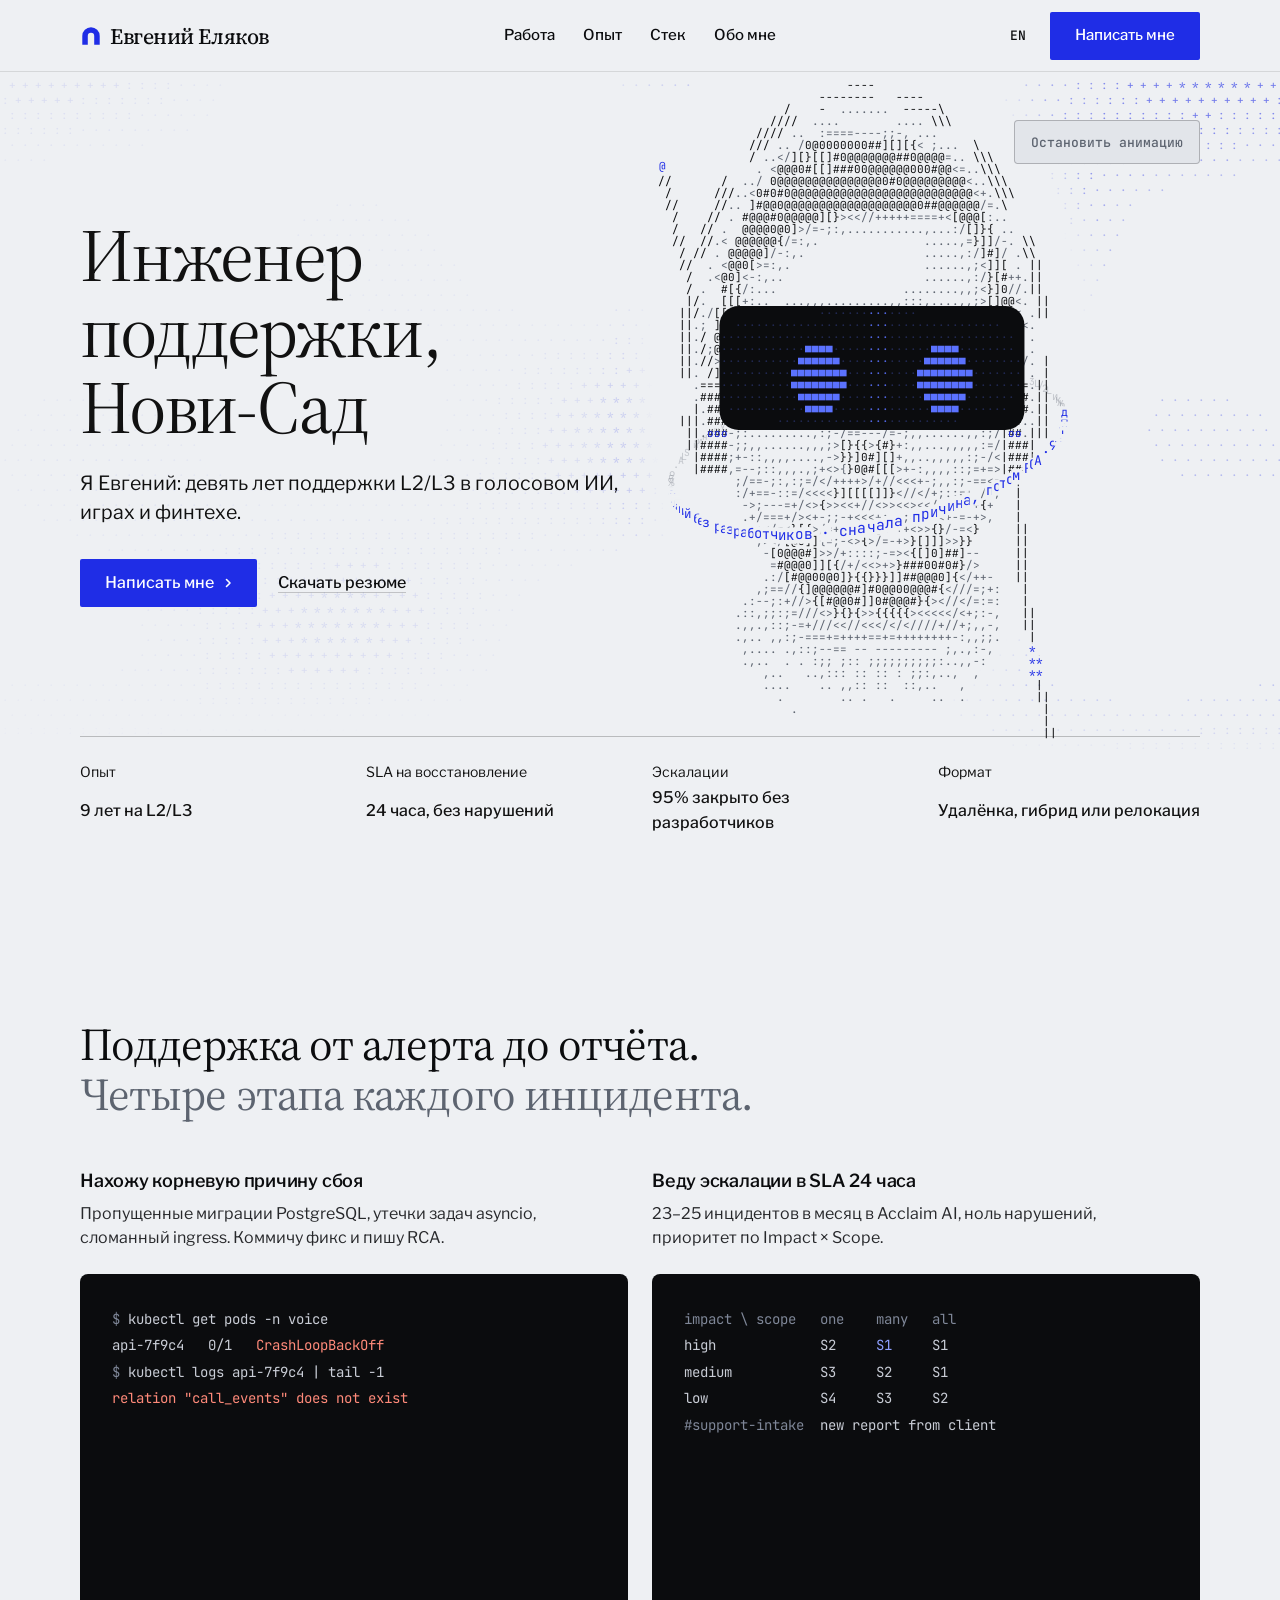
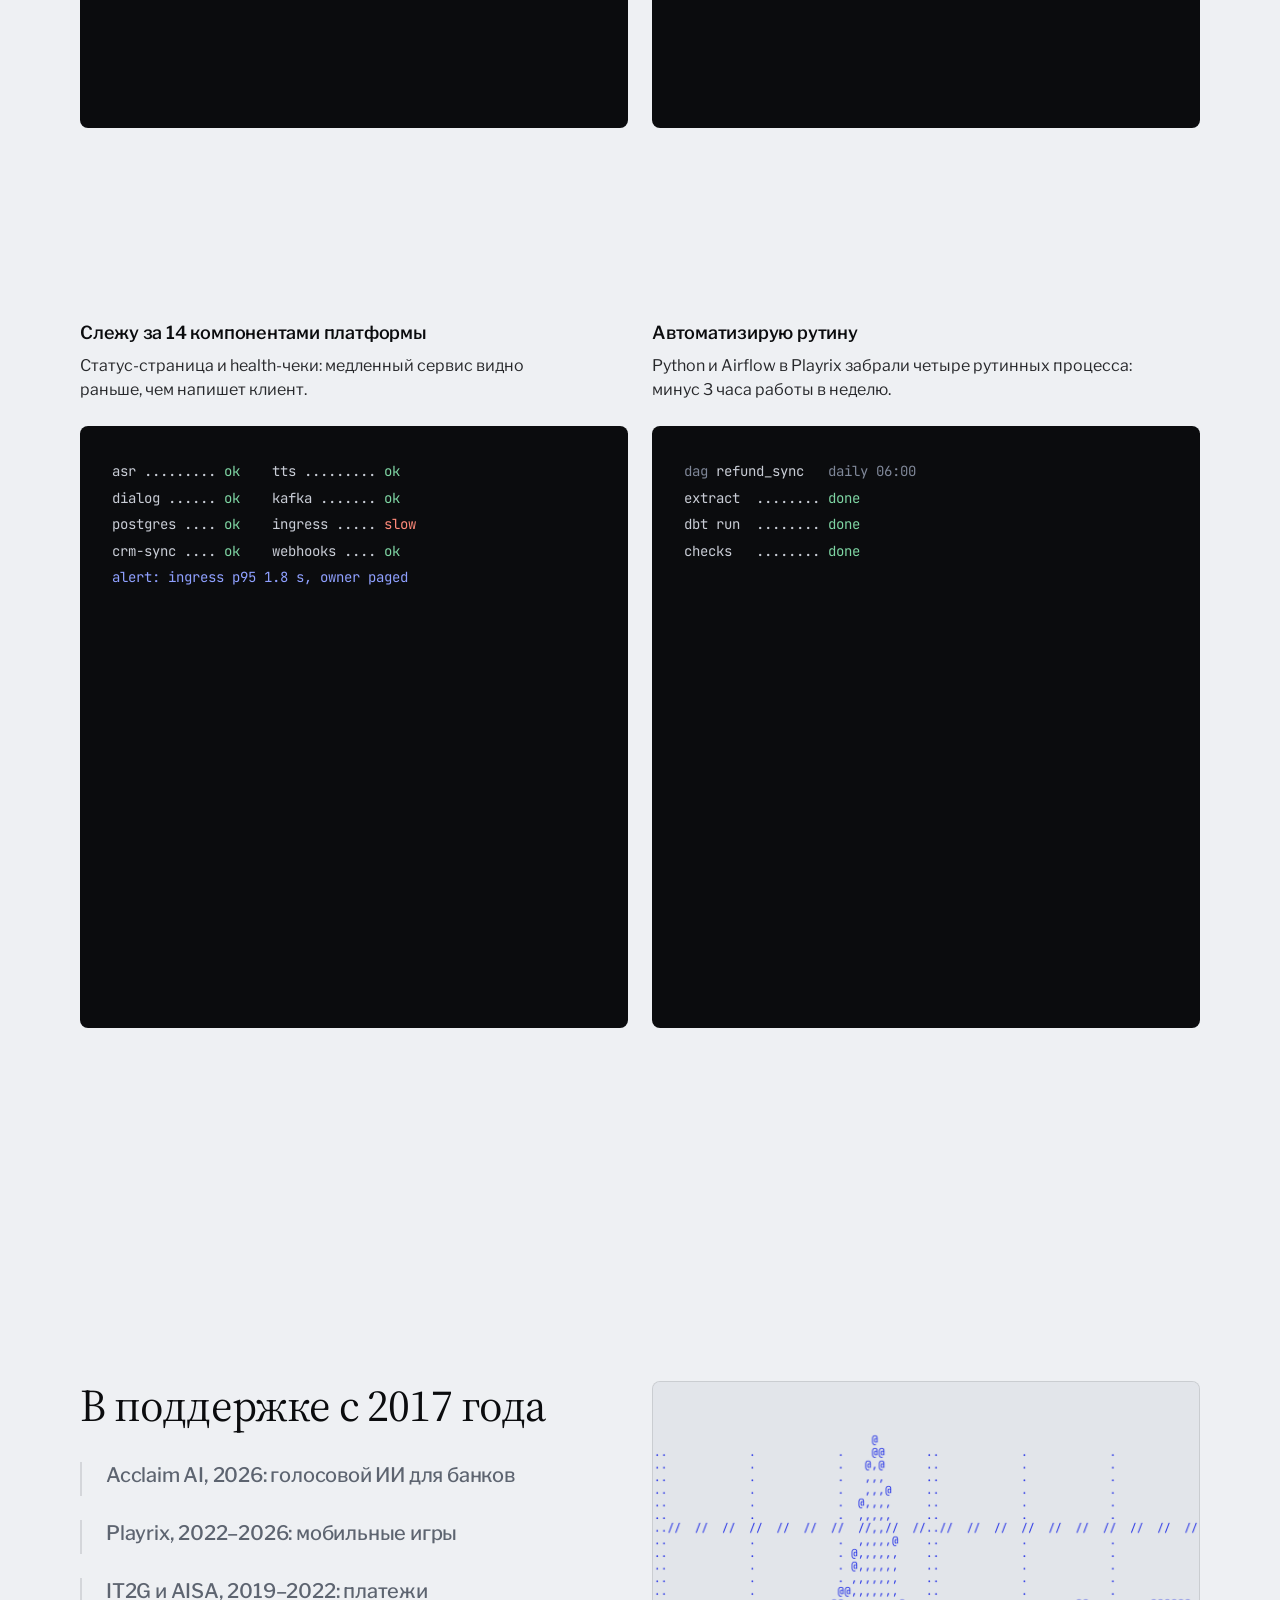
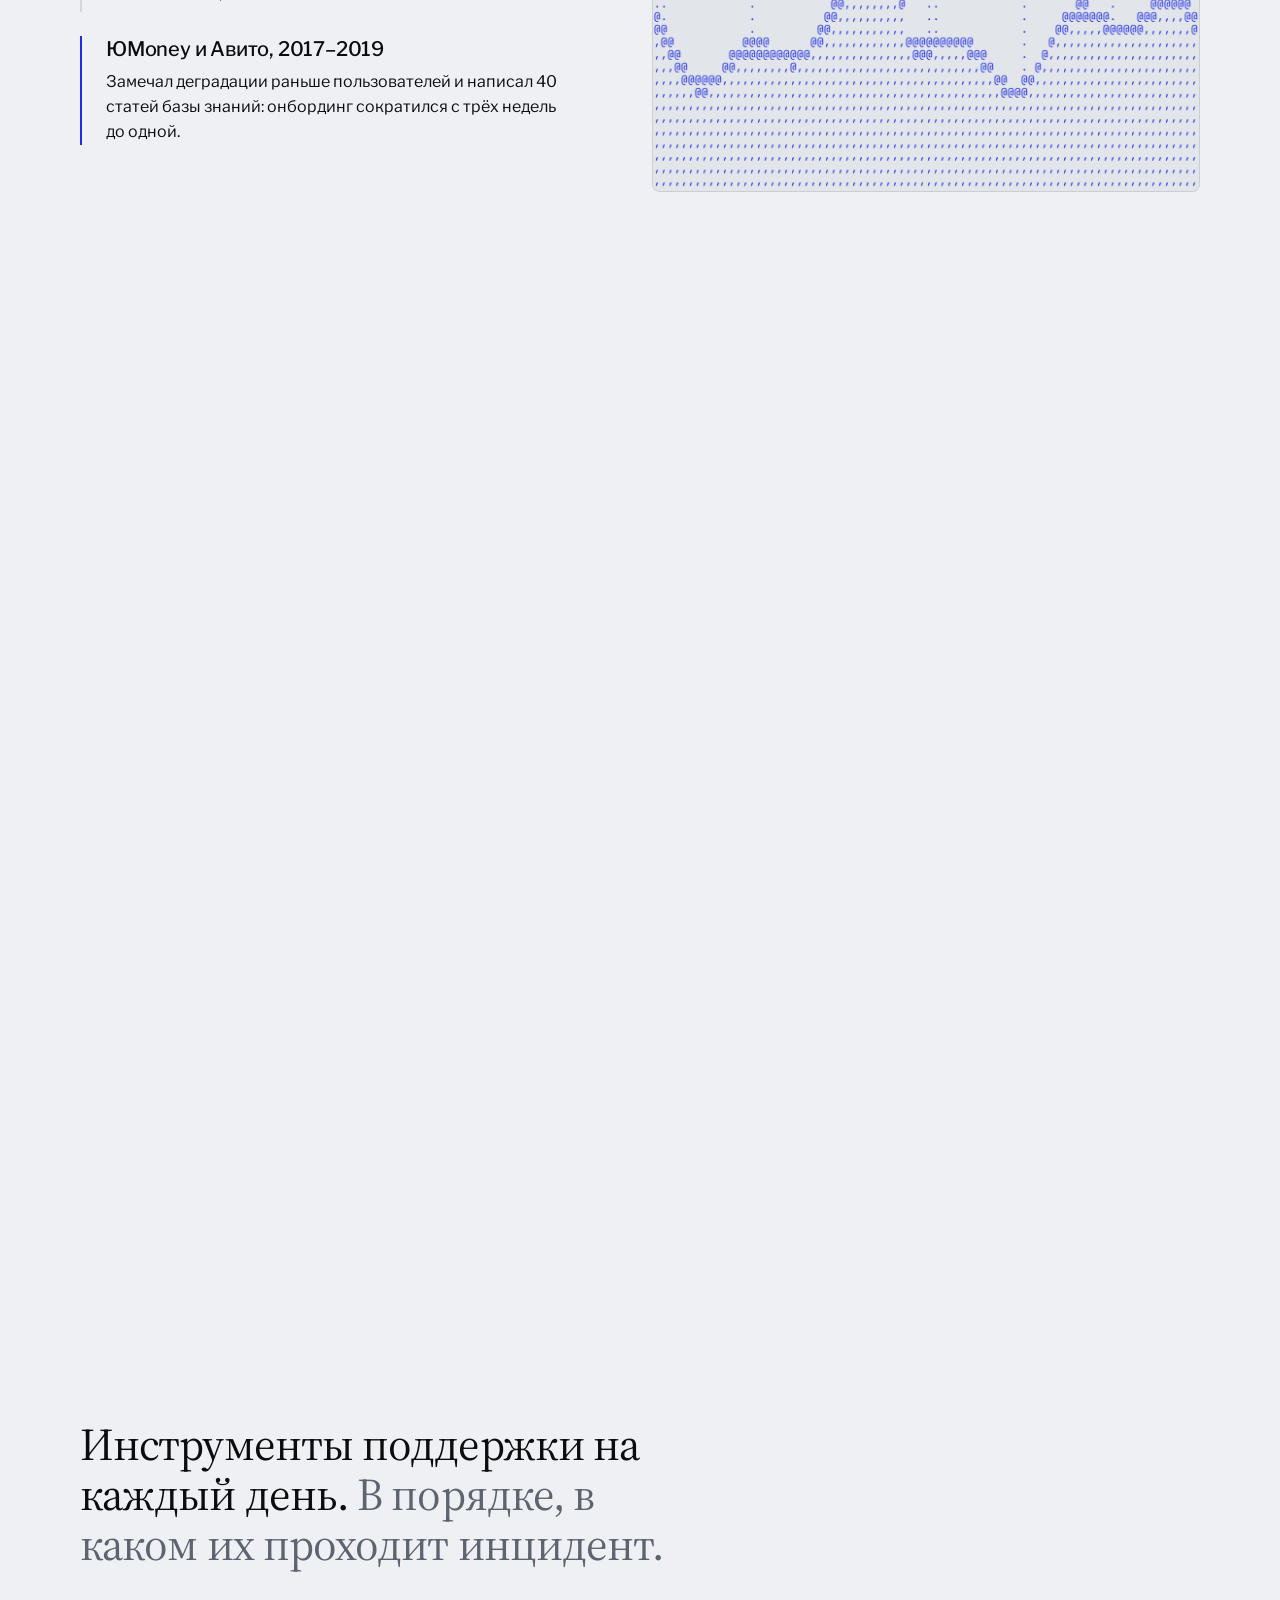
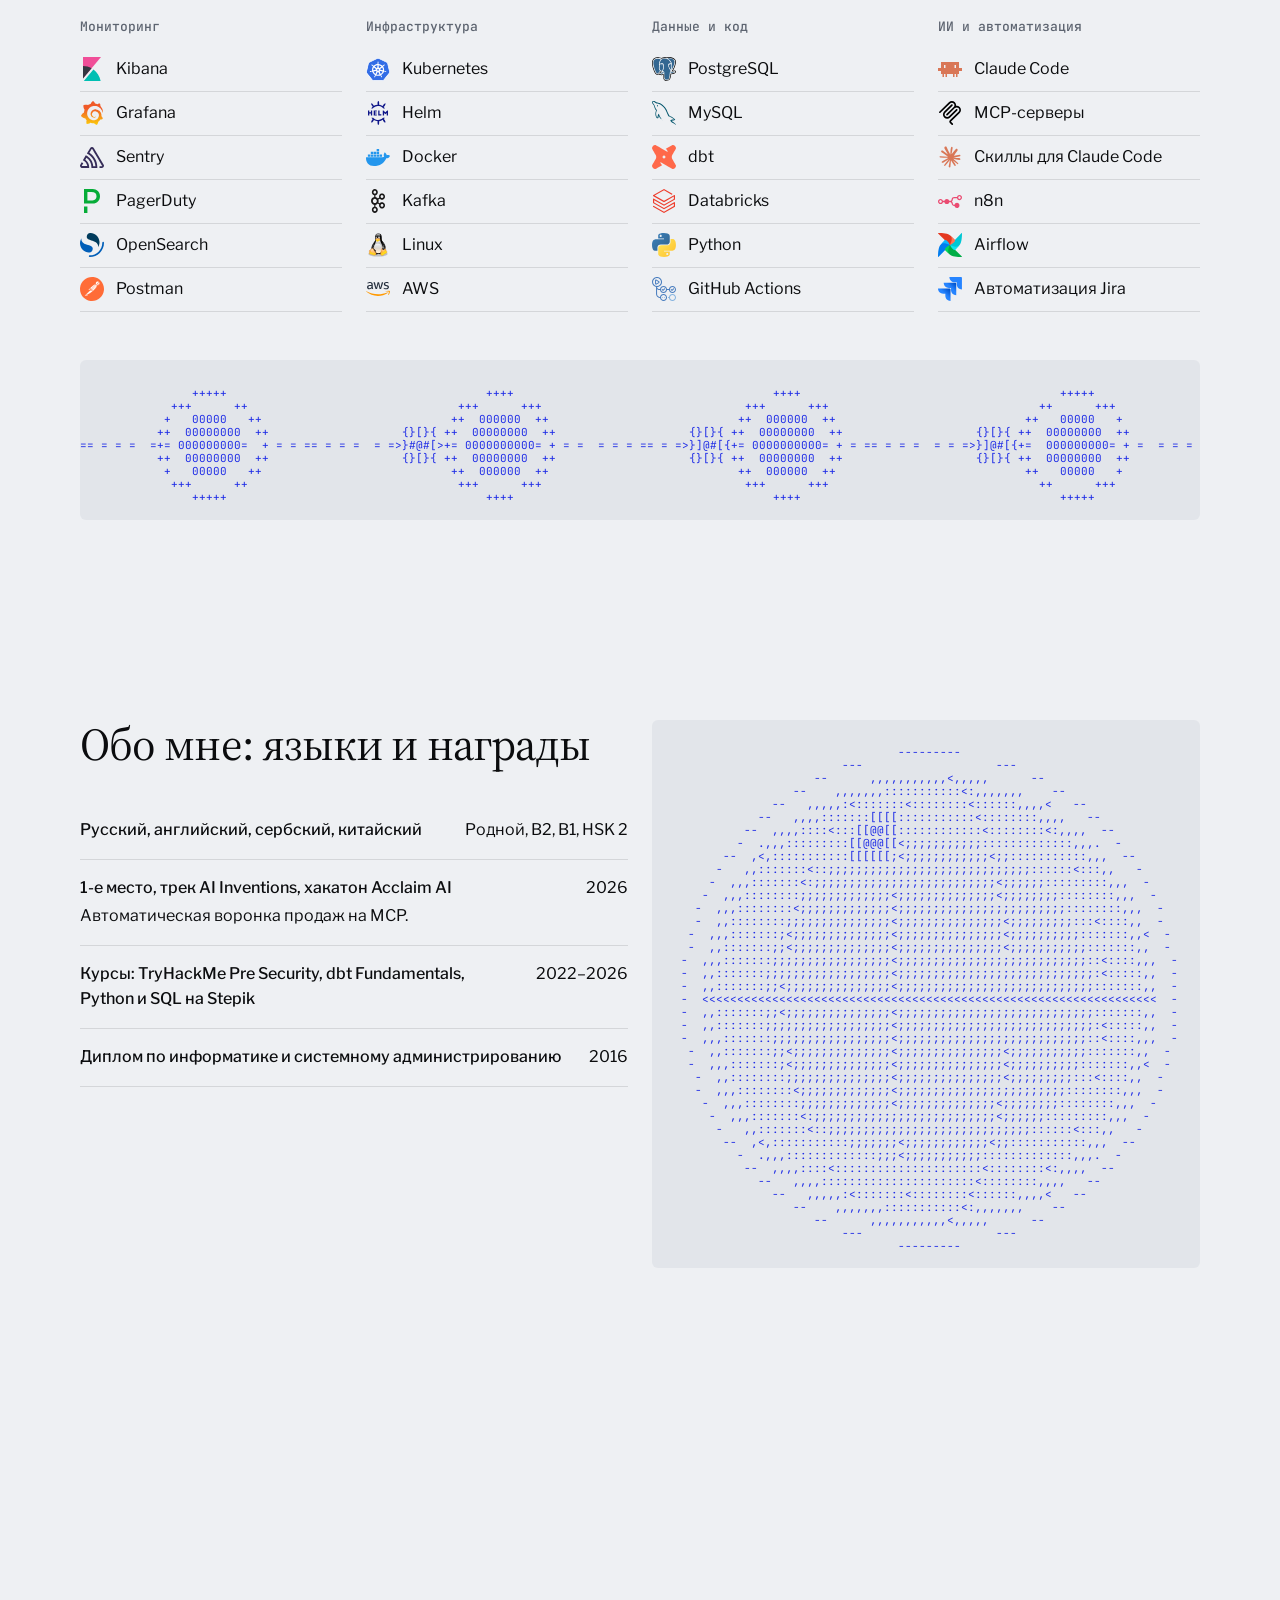
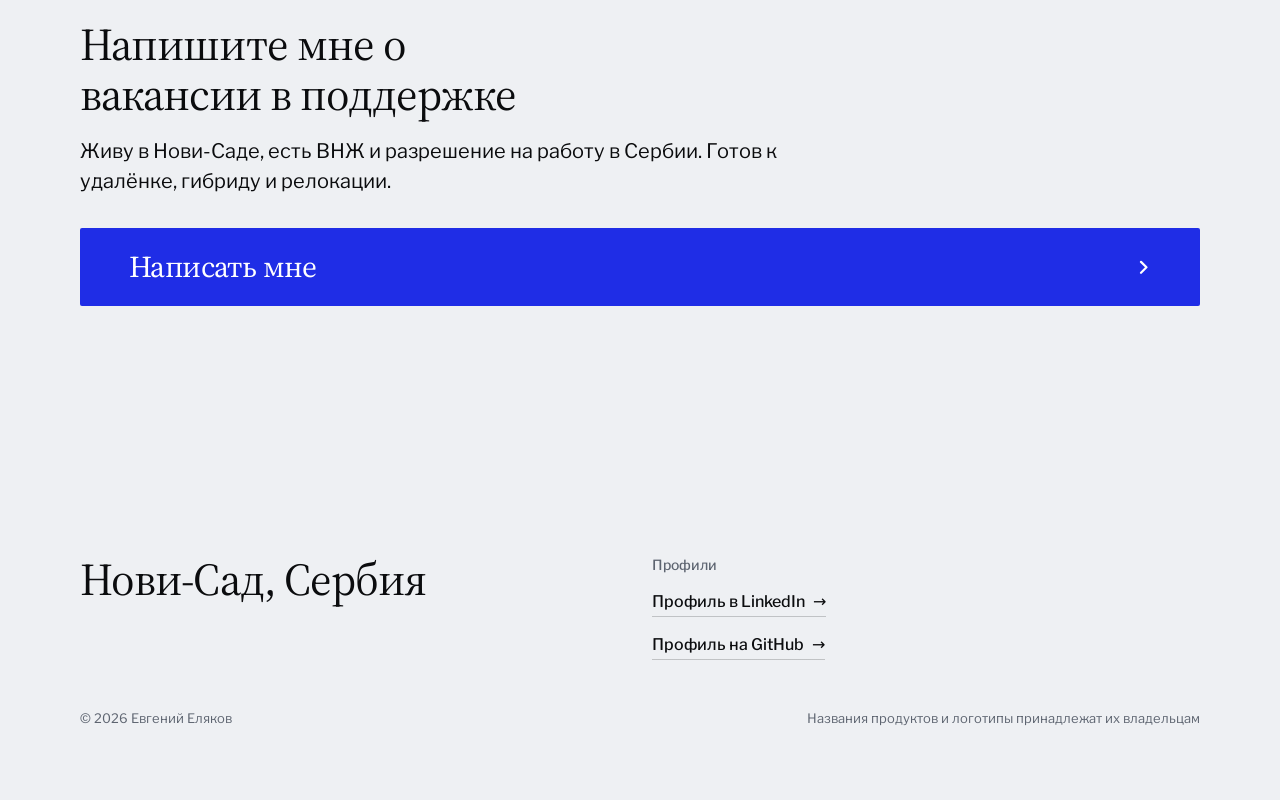
==== commit 07946f69: "Absolute share image, canonical and hreflang URLs Co-Authored-By: Claude Opus 5.5 <noreply@anthropic" ====
--- a/ru.html
+++ b/ru.html
@@ -9,14 +9,15 @@
 <meta property="og:locale" content="ru_RU">
 <meta property="og:title" content="Евгений Еляков: инженер поддержки L2/L3 в Нови-Саде">
 <meta property="og:description" content="Девять лет продакшн-поддержки голосового ИИ, мобильных игр и финтеха.">
-<meta property="og:image" content="share.jpg">
+<meta property="og:image" content="https://shuba666.github.io/share.jpg">
+<meta property="og:url" content="https://shuba666.github.io/ru.html">
 <meta name="twitter:card" content="summary_large_image">
 <link rel="icon" href="favicon.svg" type="image/svg+xml">
 <meta name="theme-color" content="#eef0f3">
-<link rel="alternate" hreflang="en" href="index.html">
-<link rel="alternate" hreflang="ru" href="ru.html">
-<link rel="alternate" hreflang="x-default" href="index.html">
-<!-- <link rel="canonical" href="https://..."> once the domain is known -->
+<link rel="alternate" hreflang="en" href="https://shuba666.github.io/">
+<link rel="alternate" hreflang="ru" href="https://shuba666.github.io/ru.html">
+<link rel="alternate" hreflang="x-default" href="https://shuba666.github.io/">
+<link rel="canonical" href="https://shuba666.github.io/ru.html">
 <meta name="site-kind" content="other">
 <meta name="page-type" content="service">
 <link rel="preconnect" href="https://fonts.googleapis.com">
